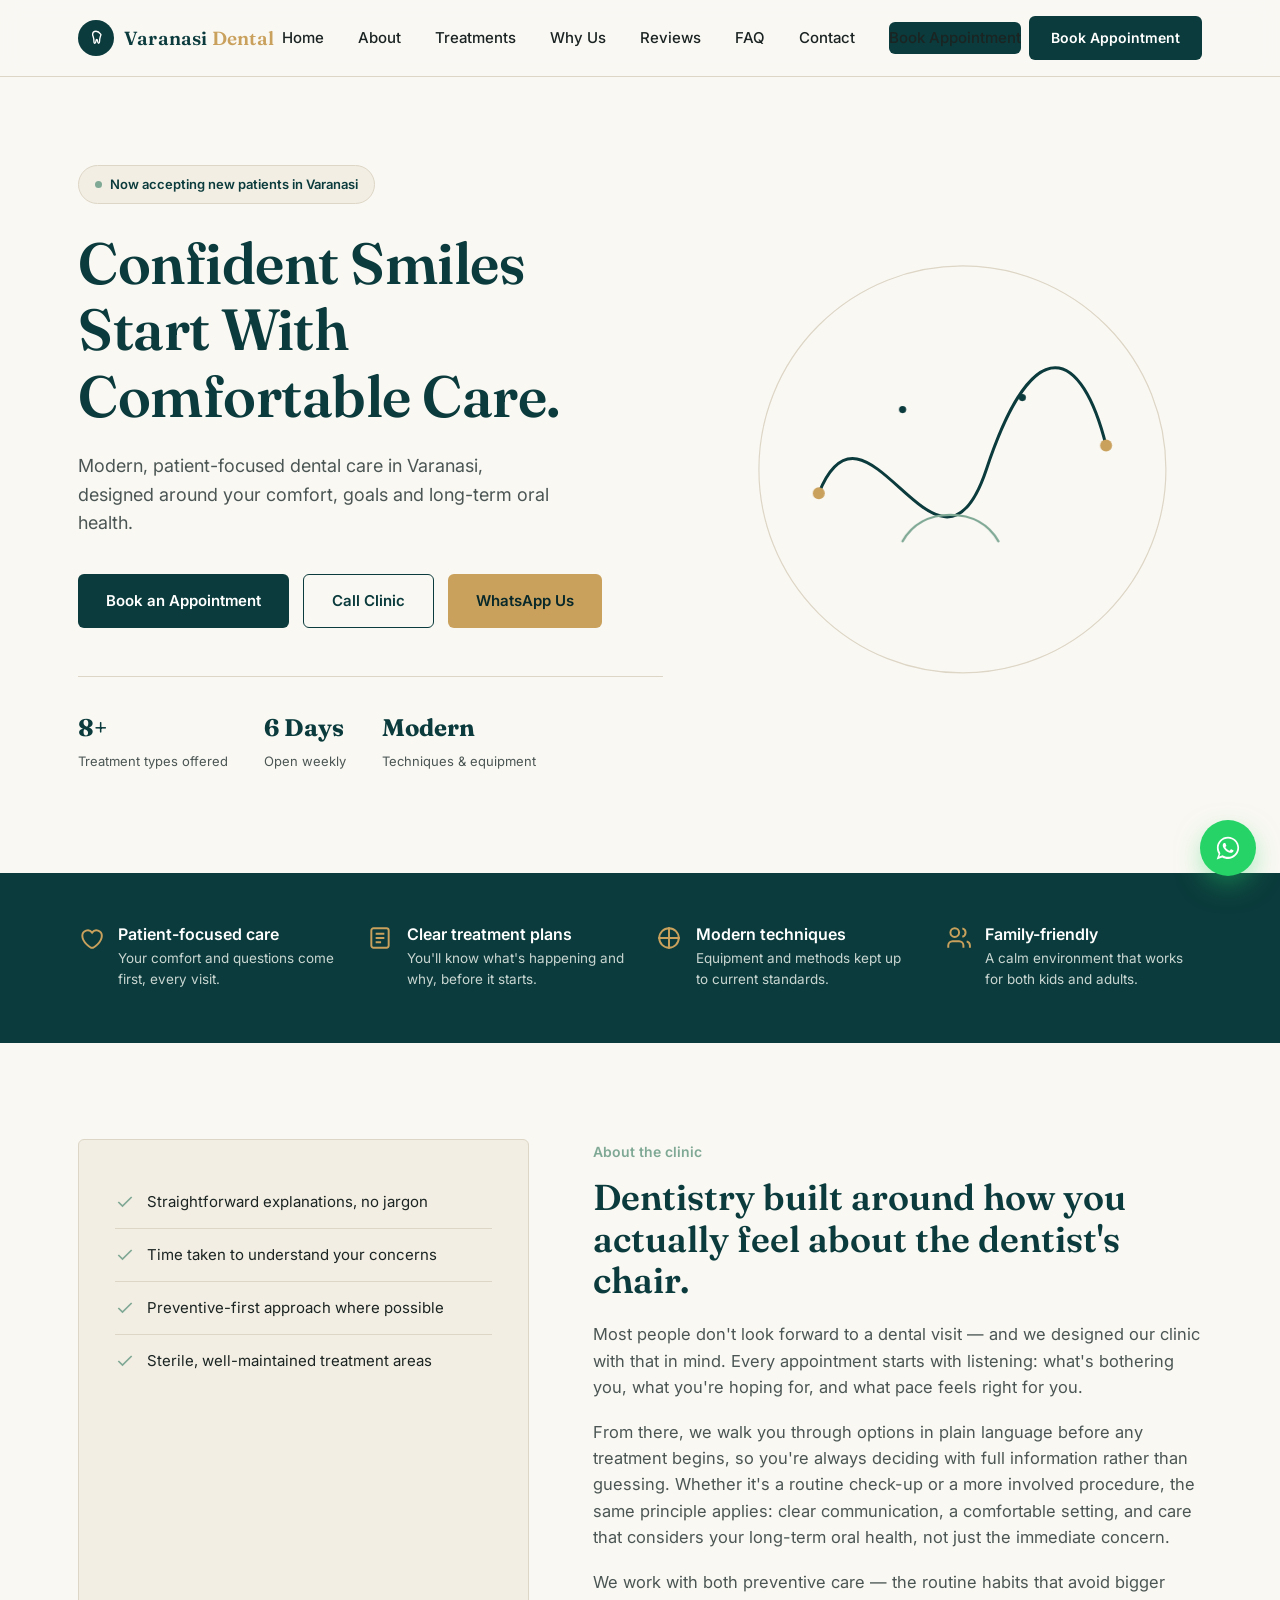
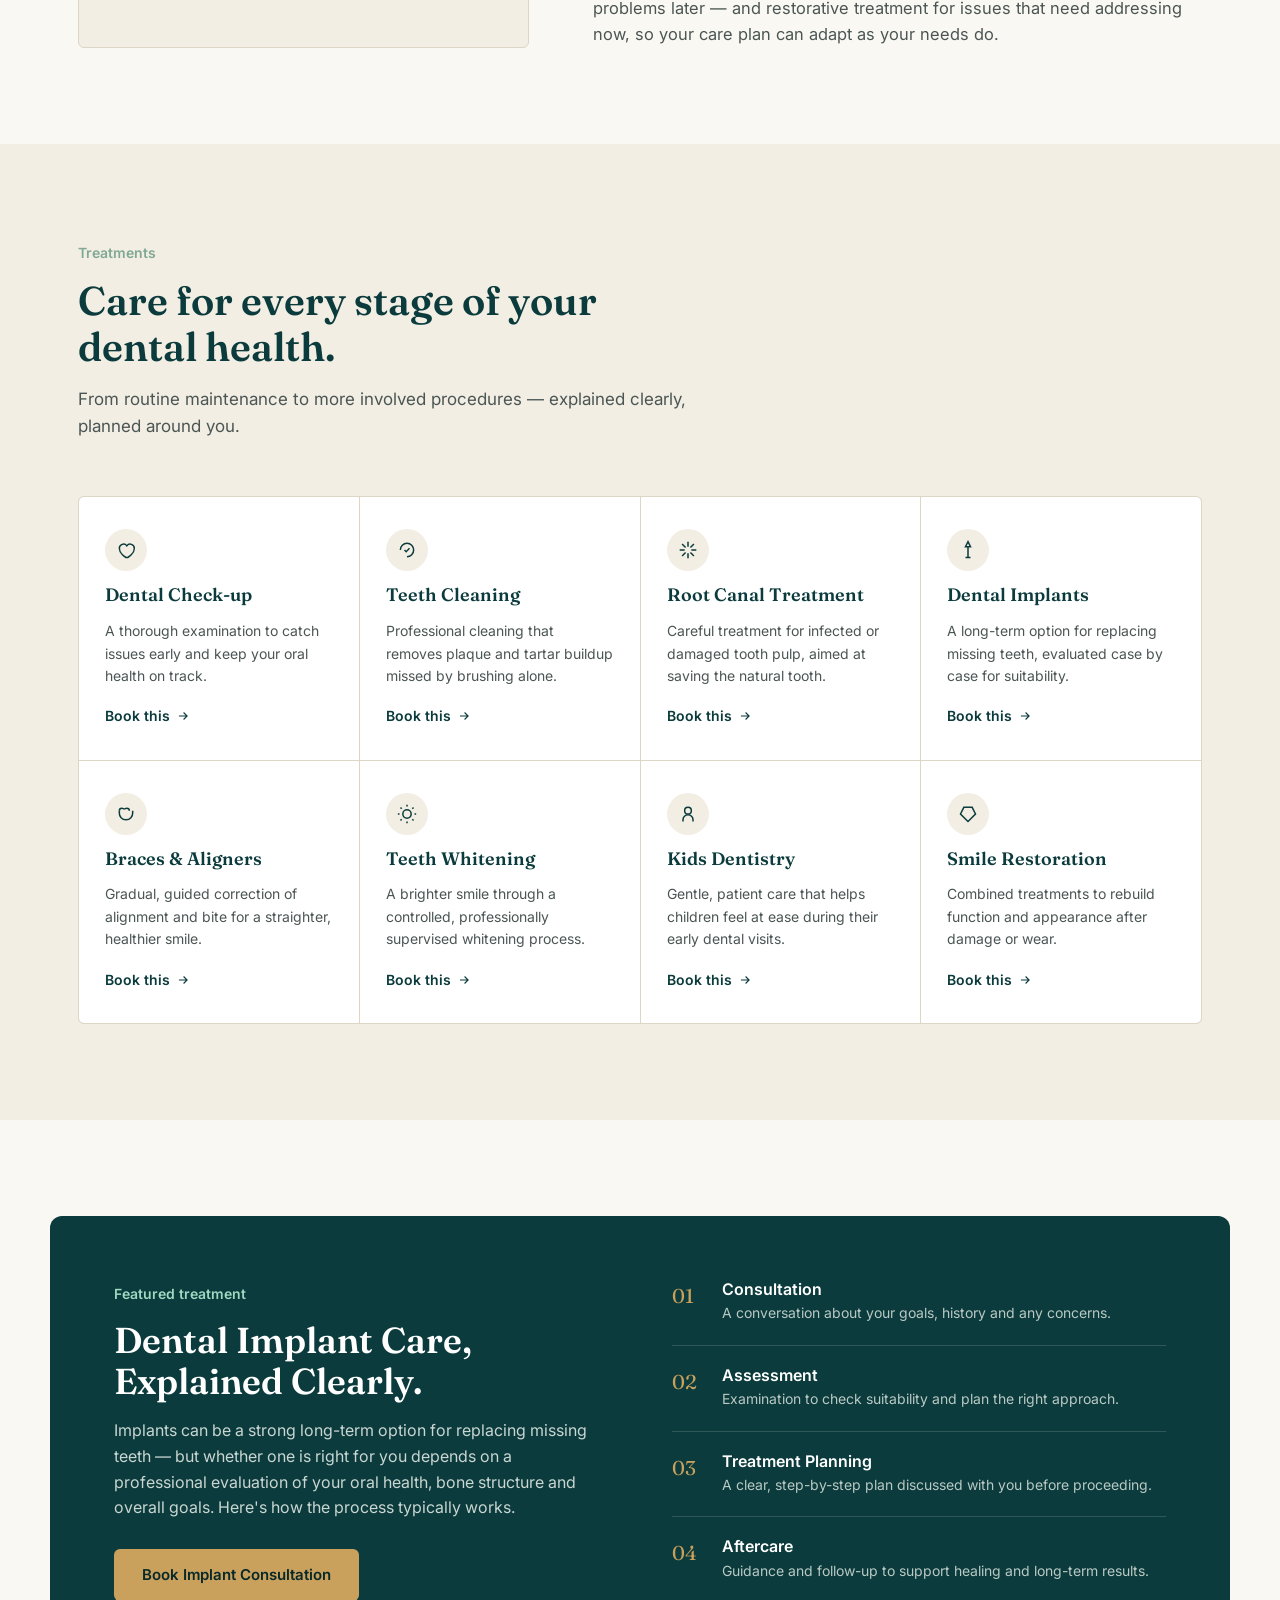
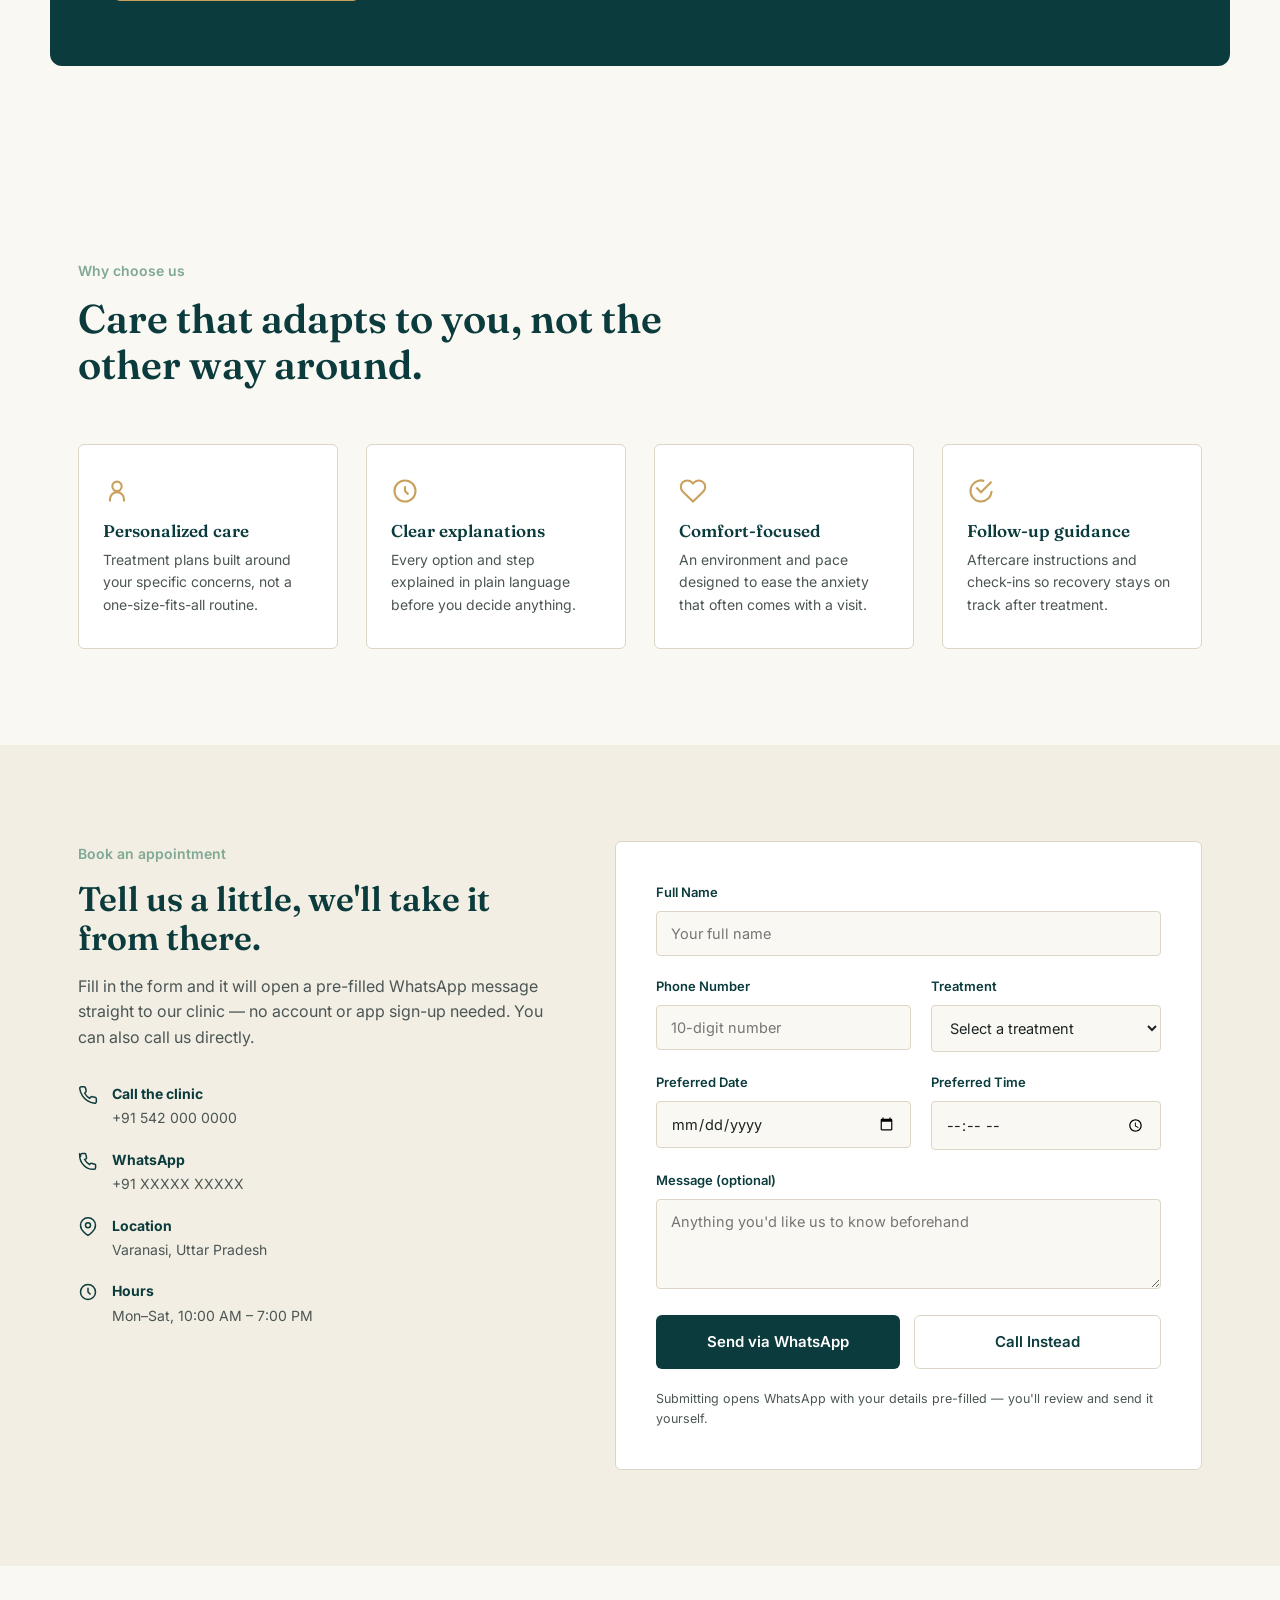
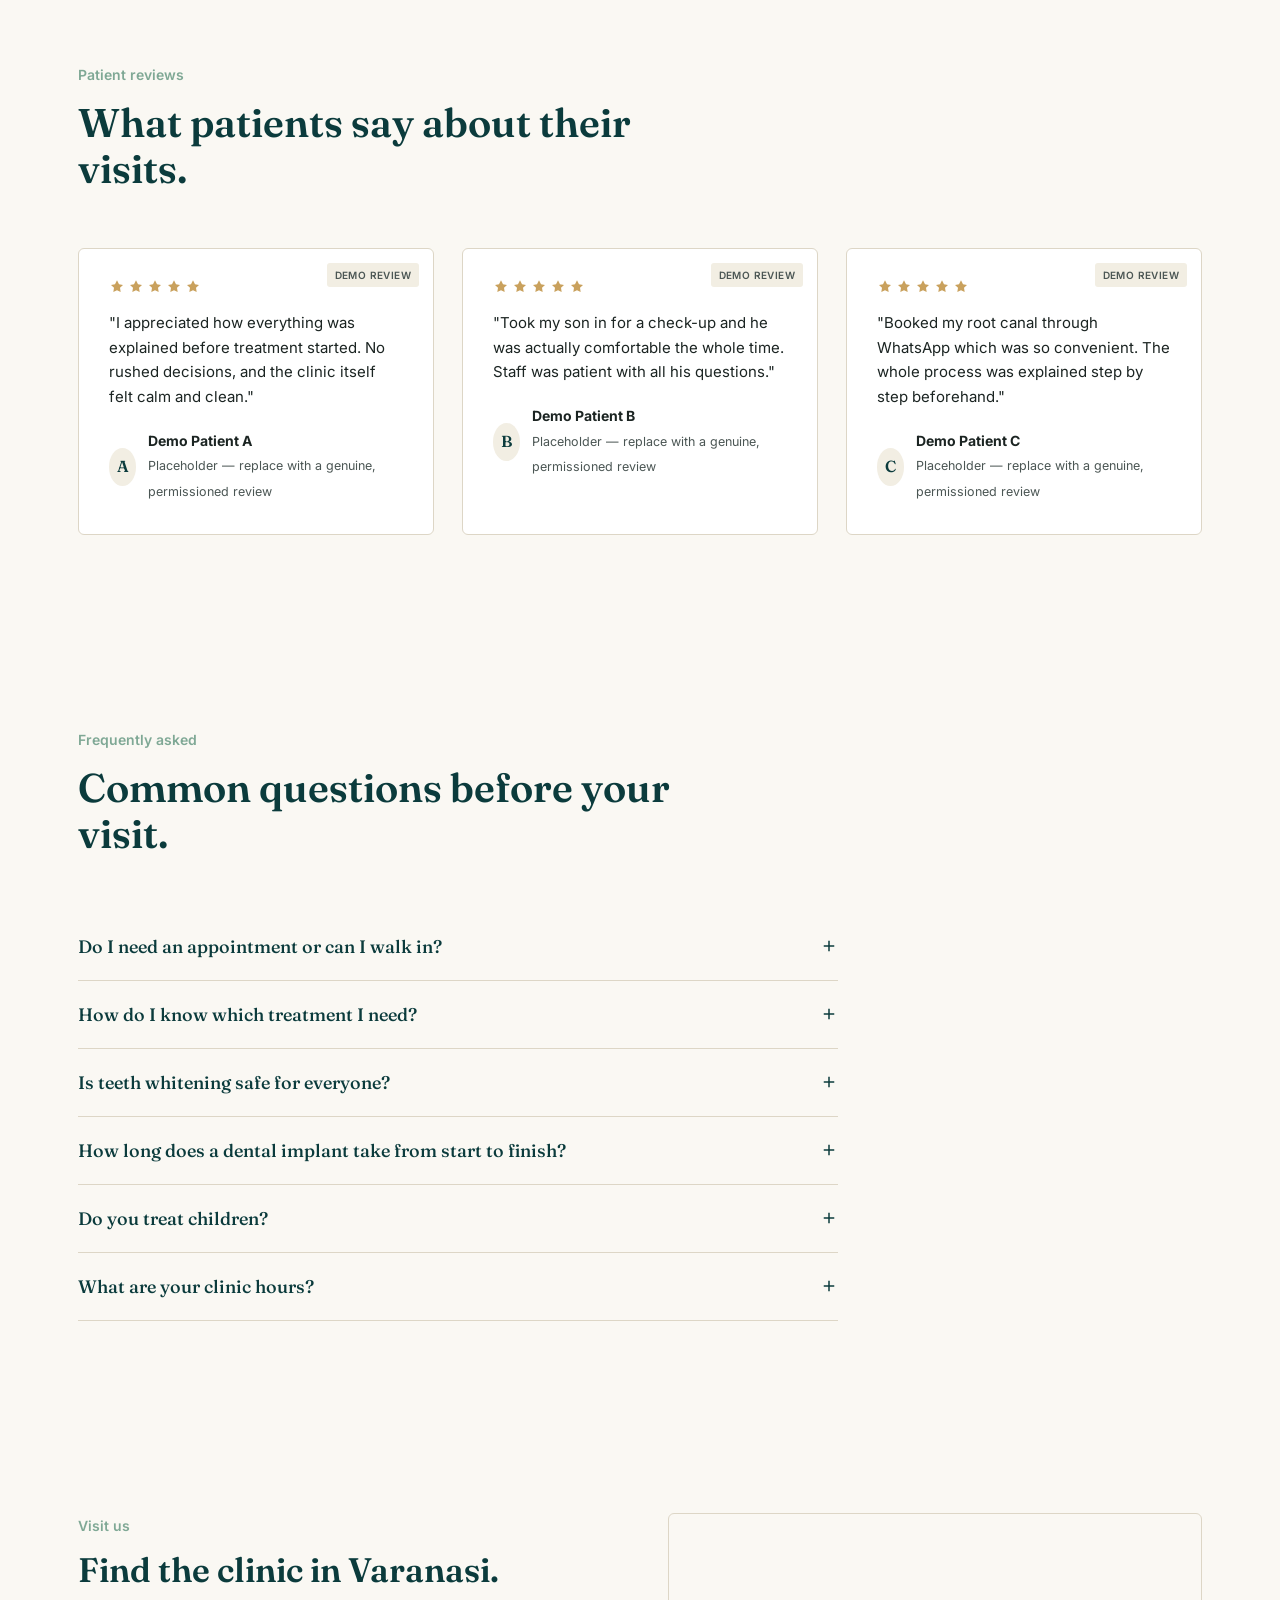
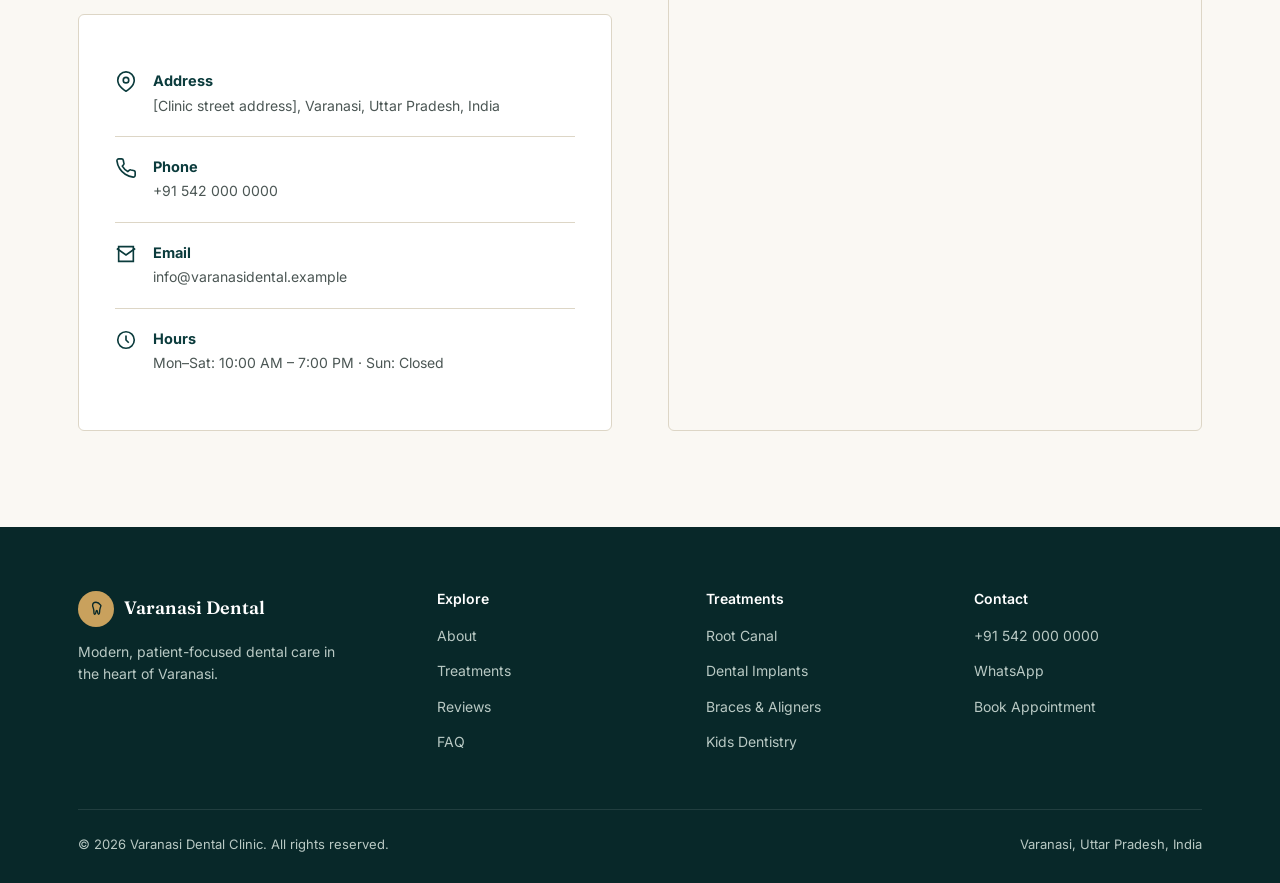
==== index-1.html @ e4c77470 "Add files via upload" ====
<!DOCTYPE html>
<html lang="en">
<head>
<meta charset="UTF-8">
<meta name="viewport" content="width=device-width, initial-scale=1.0">
<title>Varanasi Dental Clinic — Confident Smiles, Comfortable Care</title>
<meta name="description" content="Modern, patient-focused dental care in Varanasi. Check-ups, cleaning, root canal, implants, braces, whitening and kids dentistry.">

<link rel="preconnect" href="https://fonts.googleapis.com">
<link rel="preconnect" href="https://fonts.gstatic.com" crossorigin>
<link href="https://fonts.googleapis.com/css2?family=Fraunces:opsz,wght@9..144,400;9..144,500;9..144,600;9..144,700&family=Inter:wght@400;500;600;700&display=swap" rel="stylesheet">

<style>
  /* ============ TOKENS ============ */
  :root{
    --navy:#0B3B3C;
    --navy-dark:#082829;
    --bg:#FAF8F3;
    --bg-alt:#F2EEE3;
    --gold:#C9A15D;
    --sage:#7FA895;
    --text:#1B2422;
    --text-soft:#4B5654;
    --white:#FFFFFF;
    --line:#DDD6C6;
    --shadow: 0 20px 50px -20px rgba(8,40,41,0.25);
    --radius: 6px;
    --maxw: 1180px;
  }

  *{box-sizing:border-box;}
  html{scroll-behavior:smooth;}
  body{
    margin:0;
    background:var(--bg);
    color:var(--text);
    font-family:'Inter',sans-serif;
    font-size:16px;
    line-height:1.6;
    -webkit-font-smoothing:antialiased;
  }
  h1,h2,h3,h4{
    font-family:'Fraunces',serif;
    font-weight:600;
    color:var(--navy);
    line-height:1.15;
    margin:0;
  }
  p{margin:0;}
  a{text-decoration:none;color:inherit;}
  ul{list-style:none;margin:0;padding:0;}
  img,svg{max-width:100%;display:block;}
  button{font-family:inherit;cursor:pointer;border:none;background:none;}
  .wrap{max-width:var(--maxw);margin:0 auto;padding:0 28px;}
  section{padding:96px 0;}
  @media(max-width:768px){ section{padding:64px 0;} .wrap{padding:0 20px;} }

  .eyebrow{
    font-size:14px;
    color:var(--sage);
    font-weight:600;
    margin-bottom:14px;
    display:inline-block;
  }
  .section-head{max-width:640px; margin-bottom:56px;}
  .section-head h2{font-size:clamp(28px,4vw,40px);}
  .section-head p{margin-top:16px; color:var(--text-soft); font-size:17px;}

  .btn{
    display:inline-flex;
    align-items:center;
    gap:8px;
    padding:14px 28px;
    border-radius:var(--radius);
    font-weight:600;
    font-size:15px;
    transition:transform .25s ease, box-shadow .25s ease, background .25s ease;
  }
  .btn-primary{background:var(--navy); color:var(--white);}
  .btn-primary:hover{background:var(--navy-dark); transform:translateY(-2px); box-shadow:var(--shadow);}
  .btn-outline{border:1.5px solid var(--navy); color:var(--navy);}
  .btn-outline:hover{background:var(--navy); color:var(--white);}
  .btn-gold{background:var(--gold); color:var(--navy-dark);}
  .btn-gold:hover{transform:translateY(-2px); box-shadow:0 14px 30px -14px rgba(201,161,93,.6);}
  .btn-ghost{color:var(--navy); border:1.5px solid var(--line);}
  .btn-ghost:hover{border-color:var(--navy);}

  /* ============ NAVBAR ============ */
  header{
    position:sticky; top:0; z-index:1000;
    background:rgba(250,248,243,0.92);
    backdrop-filter:blur(10px);
    border-bottom:1px solid var(--line);
  }
  .nav{
    display:flex; align-items:center; justify-content:space-between;
    height:76px;
  }
  .logo{display:flex; align-items:center; gap:10px;}
  .logo-mark{
    width:36px; height:36px; border-radius:50%;
    background:var(--navy);
    display:flex; align-items:center; justify-content:center;
  }
  .logo-mark svg{width:18px; height:18px;}
  .logo-text{font-family:'Fraunces',serif; font-weight:600; font-size:19px; color:var(--navy); letter-spacing:.2px;}
  .logo-text span{color:var(--gold);}

  .nav-links{display:flex; align-items:center; gap:34px;}
  .nav-links a{
    font-size:15px; font-weight:500; color:var(--text);
    position:relative; padding:4px 0;
  }
  .nav-links a::after{
    content:''; position:absolute; left:0; bottom:0; height:2px; width:0;
    background:var(--gold); transition:width .25s ease;
  }
  .nav-links a:hover::after{width:100%;}

  .nav-cta{display:flex; align-items:center; gap:14px;}
  .nav-cta .btn{padding:11px 22px; font-size:14px;}

  .hamburger{
    display:none; flex-direction:column; gap:5px; padding:8px;
    z-index:1100;
  }
  .hamburger span{width:24px; height:2px; background:var(--navy); transition:.3s;}
  .hamburger.active span:nth-child(1){transform:translateY(7px) rotate(45deg);}
  .hamburger.active span:nth-child(2){opacity:0;}
  .hamburger.active span:nth-child(3){transform:translateY(-7px) rotate(-45deg);}

  @media(max-width:920px){
    .nav-links{
      position:fixed; top:76px; left:0; right:0; bottom:0;
      background:var(--bg);
      flex-direction:column; align-items:flex-start;
      padding:36px 28px; gap:0;
      transform:translateX(100%);
      transition:transform .35s cubic-bezier(.4,0,.2,1);
      overflow-y:auto;
    }
    .nav-links.open{transform:translateX(0);}
    .nav-links a{width:100%; padding:16px 0; border-bottom:1px solid var(--line); font-size:18px;}
    .nav-cta{display:none;}
    .nav-links .nav-cta-mobile{display:flex; margin-top:24px; width:100%;}
    .nav-links .nav-cta-mobile .btn{width:100%; justify-content:center;}
    .hamburger{display:flex;}
  }

  /* ============ HERO ============ */
  .hero{
    padding:88px 0 100px;
    overflow:hidden;
  }
  .hero .wrap{
    display:grid; grid-template-columns:1.1fr .9fr; gap:60px; align-items:center;
  }
  .hero-tag{
    display:inline-flex; align-items:center; gap:8px;
    background:var(--bg-alt); border:1px solid var(--line);
    padding:8px 16px; border-radius:100px; font-size:13px; font-weight:600; color:var(--navy);
    margin-bottom:26px;
  }
  .hero-tag .dot{width:7px; height:7px; border-radius:50%; background:var(--sage);}
  .hero h1{
    font-size:clamp(36px,5.2vw,58px);
    letter-spacing:-.5px;
  }
  .hero p.lead{
    margin-top:22px; font-size:18px; color:var(--text-soft); max-width:480px;
  }
  .hero-actions{display:flex; flex-wrap:wrap; gap:14px; margin-top:36px;}
  .hero-meta{
    display:flex; gap:36px; margin-top:48px; padding-top:32px; border-top:1px solid var(--line);
  }
  .hero-meta div strong{display:block; font-family:'Fraunces',serif; font-size:24px; color:var(--navy);}
  .hero-meta div span{font-size:13px; color:var(--text-soft);}

  .hero-visual{position:relative; aspect-ratio:1/1;}
  .hero-visual svg{width:100%; height:100%;}
  .draw-line{
    stroke-dasharray:1400;
    stroke-dashoffset:1400;
    animation:drawline 2.4s ease forwards .3s;
  }
  @keyframes drawline{to{stroke-dashoffset:0;}}
  .fade-in{opacity:0; animation:fadein 1s ease forwards 1.6s;}
  @keyframes fadein{to{opacity:1;}}

  @media(max-width:920px){
    .hero .wrap{grid-template-columns:1fr; gap:44px;}
    .hero-visual{max-width:340px; margin:0 auto;}
    .hero-meta{gap:24px; flex-wrap:wrap;}
  }

  /* ============ TRUST STRIP ============ */
  .trust{background:var(--navy); padding:52px 0;}
  .trust .wrap{
    display:grid; grid-template-columns:repeat(4,1fr); gap:32px;
  }
  .trust-item{display:flex; gap:14px; align-items:flex-start;}
  .trust-item svg{flex-shrink:0; width:26px; height:26px; stroke:var(--gold);}
  .trust-item h4{color:var(--white); font-size:16px; font-weight:600; font-family:'Inter',sans-serif;}
  .trust-item p{color:#C9D6D2; font-size:13.5px; margin-top:4px;}
  @media(max-width:920px){ .trust .wrap{grid-template-columns:repeat(2,1fr);} }
  @media(max-width:560px){ .trust .wrap{grid-template-columns:1fr;} }

  /* ============ ABOUT ============ */
  .about .wrap{display:grid; grid-template-columns:.85fr 1.15fr; gap:64px; align-items:start;}
  .about-visual{
    background:var(--bg-alt); border:1px solid var(--line); border-radius:var(--radius);
    padding:36px; height:100%;
  }
  .about-visual ul li{display:flex; gap:12px; padding:14px 0; border-bottom:1px solid var(--line); font-size:15px;}
  .about-visual ul li:last-child{border-bottom:none;}
  .about-visual ul li svg{flex-shrink:0; width:20px; height:20px; stroke:var(--sage); margin-top:2px;}
  .about-body p{color:var(--text-soft); font-size:16.5px; margin-bottom:18px;}
  .about-body p:last-child{margin-bottom:0;}
  @media(max-width:860px){ .about .wrap{grid-template-columns:1fr;} }

  /* ============ TREATMENTS ============ */
  .treatments{background:var(--bg-alt);}
  .treat-grid{
    display:grid; grid-template-columns:repeat(4,1fr); gap:1px;
    background:var(--line); border:1px solid var(--line); border-radius:var(--radius); overflow:hidden;
  }
  .treat-card{
    background:var(--white); padding:32px 26px;
    display:flex; flex-direction:column; gap:14px;
    transition:background .25s ease;
  }
  .treat-card:hover{background:var(--bg);}
  .treat-icon{width:42px; height:42px; border-radius:50%; background:var(--bg-alt); display:flex; align-items:center; justify-content:center;}
  .treat-icon svg{width:20px; height:20px; stroke:var(--navy);}
  .treat-card h3{font-size:18px;}
  .treat-card p{font-size:14px; color:var(--text-soft); flex-grow:1;}
  .treat-card a{font-size:14px; font-weight:600; color:var(--navy); display:inline-flex; align-items:center; gap:6px; margin-top:4px;}
  .treat-card a svg{width:14px; height:14px; stroke:var(--navy); transition:transform .2s;}
  .treat-card a:hover svg{transform:translateX(3px);}
  @media(max-width:920px){ .treat-grid{grid-template-columns:repeat(2,1fr);} }
  @media(max-width:560px){ .treat-grid{grid-template-columns:1fr;} }

  /* ============ IMPLANT FEATURE ============ */
  .implant .wrap{
    display:grid; grid-template-columns:1fr 1fr; gap:64px; align-items:center;
    background:var(--navy); border-radius:12px; padding:64px; color:var(--white);
  }
  .implant h2{color:var(--white); font-size:clamp(26px,3.6vw,36px);}
  .implant > .wrap{max-width:var(--maxw);}
  .implant p.desc{color:#C9D6D2; margin-top:16px; font-size:16px;}
  .implant-steps{display:flex; flex-direction:column; gap:0;}
  .implant-step{display:flex; gap:18px; padding:20px 0; border-bottom:1px solid rgba(255,255,255,.15);}
  .implant-step:first-child{padding-top:0;}
  .implant-step:last-child{border-bottom:none;}
  .implant-step .num{font-family:'Fraunces',serif; font-size:20px; color:var(--gold); flex-shrink:0; width:32px;}
  .implant-step h4{color:var(--white); font-size:16px; font-family:'Inter',sans-serif; font-weight:600;}
  .implant-step p{color:#B9C9C4; font-size:14px; margin-top:4px;}
  .implant .note{font-size:13px; color:#9FB5B0; margin-top:24px; font-style:italic;}
  @media(max-width:860px){ .implant .wrap{grid-template-columns:1fr; padding:40px 28px; gap:36px;} }

  /* ============ WHY US ============ */
  .why-grid{display:grid; grid-template-columns:repeat(4,1fr); gap:28px;}
  .why-card{
    padding:32px 24px; border:1px solid var(--line); border-radius:var(--radius); background:var(--white);
    transition:transform .25s ease, box-shadow .25s ease;
  }
  .why-card:hover{transform:translateY(-4px); box-shadow:var(--shadow);}
  .why-card svg{width:28px; height:28px; stroke:var(--gold); margin-bottom:16px;}
  .why-card h3{font-size:17px; margin-bottom:8px;}
  .why-card p{font-size:14px; color:var(--text-soft);}
  @media(max-width:920px){ .why-grid{grid-template-columns:repeat(2,1fr);} }
  @media(max-width:560px){ .why-grid{grid-template-columns:1fr;} }

  /* ============ APPOINTMENT ============ */
  .appointment{background:var(--bg-alt);}
  .apt-wrap{display:grid; grid-template-columns:.9fr 1.1fr; gap:56px;}
  .apt-info h2{font-size:clamp(26px,3.6vw,34px);}
  .apt-info p{color:var(--text-soft); margin-top:16px; font-size:16px;}
  .apt-contact{margin-top:32px; display:flex; flex-direction:column; gap:18px;}
  .apt-contact-item{display:flex; gap:14px; align-items:flex-start;}
  .apt-contact-item svg{width:20px; height:20px; stroke:var(--navy); flex-shrink:0; margin-top:2px;}
  .apt-contact-item strong{display:block; font-size:14px; color:var(--navy);}
  .apt-contact-item span{font-size:14px; color:var(--text-soft);}

  form.apt-form{
    background:var(--white); border:1px solid var(--line); border-radius:var(--radius);
    padding:40px; display:grid; grid-template-columns:1fr 1fr; gap:20px;
  }
  .field{display:flex; flex-direction:column; gap:8px;}
  .field.full{grid-column:1/-1;}
  .field label{font-size:13px; font-weight:600; color:var(--navy);}
  .field input, .field select, .field textarea{
    padding:13px 14px; border:1px solid var(--line); border-radius:4px;
    font-family:'Inter',sans-serif; font-size:14.5px; background:var(--bg); color:var(--text);
    transition:border-color .2s ease;
  }
  .field input:focus, .field select:focus, .field textarea:focus{
    outline:none; border-color:var(--navy);
  }
  .field textarea{resize:vertical; min-height:90px;}
  .apt-form .submit-row{grid-column:1/-1; display:flex; flex-wrap:wrap; gap:14px; margin-top:6px;}
  .apt-form .submit-row .btn{flex:1; justify-content:center; min-width:180px;}
  .form-note{grid-column:1/-1; font-size:12.5px; color:var(--text-soft);}
  @media(max-width:700px){ form.apt-form{grid-template-columns:1fr; padding:28px 22px;} .apt-wrap{grid-template-columns:1fr;} }

  /* ============ REVIEWS ============ */
  .review-grid{display:grid; grid-template-columns:repeat(3,1fr); gap:28px;}
  .review-card{
    background:var(--white); border:1px solid var(--line); border-radius:var(--radius);
    padding:30px; position:relative;
  }
  .review-demo-tag{
    position:absolute; top:14px; right:14px; font-size:10px; letter-spacing:.4px;
    background:var(--bg-alt); color:var(--text-soft); padding:4px 8px; border-radius:3px; font-weight:600;
  }
  .review-stars{display:flex; gap:3px; margin-bottom:16px;}
  .review-stars svg{width:16px; height:16px; fill:var(--gold); stroke:none;}
  .review-card p.quote{font-size:15px; color:var(--text); line-height:1.65;}
  .review-who{margin-top:20px; display:flex; align-items:center; gap:12px;}
  .review-avatar{width:38px; height:38px; border-radius:50%; background:var(--bg-alt); display:flex; align-items:center; justify-content:center; font-family:'Fraunces',serif; color:var(--navy); font-weight:600;}
  .review-who strong{display:block; font-size:14px;}
  .review-who span{font-size:12.5px; color:var(--text-soft);}
  @media(max-width:920px){ .review-grid{grid-template-columns:1fr; } }

  /* ============ FAQ ============ */
  .faq-list{max-width:760px;}
  .faq-item{border-bottom:1px solid var(--line);}
  .faq-q{
    width:100%; display:flex; justify-content:space-between; align-items:center;
    padding:22px 0; text-align:left; font-family:'Fraunces',serif; font-size:18px; color:var(--navy); font-weight:500;
  }
  .faq-q svg{width:18px; height:18px; stroke:var(--navy); flex-shrink:0; transition:transform .3s ease;}
  .faq-item.active .faq-q svg{transform:rotate(45deg);}
  .faq-a{max-height:0; overflow:hidden; transition:max-height .35s ease;}
  .faq-a p{padding:0 0 22px; color:var(--text-soft); font-size:15px; max-width:640px;}

  /* ============ CONTACT / MAP ============ */
  .contact .wrap{display:grid; grid-template-columns:1fr 1fr; gap:56px; align-items:start;}
  .contact-card{
    background:var(--white); border:1px solid var(--line); border-radius:var(--radius); padding:36px;
  }
  .contact-row{display:flex; gap:16px; padding:18px 0; border-bottom:1px solid var(--line); align-items:flex-start;}
  .contact-row:last-child{border-bottom:none;}
  .contact-row svg{width:22px; height:22px; stroke:var(--navy); flex-shrink:0; margin-top:2px;}
  .contact-row strong{display:block; font-size:14.5px; color:var(--navy);}
  .contact-row span{font-size:14px; color:var(--text-soft);}
  .map-frame{
    border:1px solid var(--line); border-radius:var(--radius); overflow:hidden; height:100%; min-height:340px;
  }
  .map-frame iframe{width:100%; height:100%; min-height:340px; border:0;}
  @media(max-width:860px){ .contact .wrap{grid-template-columns:1fr;} }

  /* ============ FOOTER ============ */
  footer{background:var(--navy-dark); color:#B9C9C4; padding:64px 0 28px;}
  .footer-grid{display:grid; grid-template-columns:1.4fr 1fr 1fr 1fr; gap:40px; padding-bottom:44px; border-bottom:1px solid rgba(255,255,255,.1);}
  .footer-logo{display:flex; align-items:center; gap:10px; margin-bottom:14px;}
  .footer-logo .logo-mark{background:var(--gold);}
  .footer-logo .logo-mark svg{stroke:var(--navy-dark);}
  .footer-logo-text{font-family:'Fraunces',serif; font-size:18px; color:var(--white); font-weight:600;}
  .footer-col h4{color:var(--white); font-size:14px; font-family:'Inter',sans-serif; font-weight:600; margin-bottom:16px;}
  .footer-col ul li{margin-bottom:10px;}
  .footer-col ul li a{font-size:14px; color:#B9C9C4; transition:color .2s;}
  .footer-col ul li a:hover{color:var(--gold);}
  .footer-bottom{display:flex; justify-content:space-between; align-items:center; padding-top:24px; font-size:13px; flex-wrap:wrap; gap:12px;}
  @media(max-width:800px){ .footer-grid{grid-template-columns:1fr 1fr; row-gap:32px;} }
  @media(max-width:480px){ .footer-grid{grid-template-columns:1fr;} }

  /* ============ WHATSAPP FLOAT ============ */
  .wa-float{
    position:fixed; bottom:24px; right:24px; z-index:900;
    width:56px; height:56px; border-radius:50%; background:#25D366;
    display:flex; align-items:center; justify-content:center; box-shadow:0 10px 30px -6px rgba(37,211,102,.6);
    transition:transform .2s ease;
  }
  .wa-float:hover{transform:scale(1.08);}
  .wa-float svg{width:28px; height:28px; fill:var(--white);}

  /* Reduced motion */
  @media (prefers-reduced-motion: reduce){
    .draw-line, .fade-in{animation:none !important; opacity:1 !important; stroke-dashoffset:0 !important;}
    *{transition-duration:.01ms !important;}
  }

  :focus-visible{outline:2.5px solid var(--gold); outline-offset:2px;}
</style>
</head>
<body>

<!-- ============ NAVBAR ============ -->
<header>
  <nav class="wrap nav">
    <a href="#home" class="logo">
      <span class="logo-mark">
        <svg viewBox="0 0 24 24" fill="none" stroke="#fff" stroke-width="1.8"><path d="M12 3c-2.5 0-4.5 1.6-4.5 4.2 0 1.5.5 2.2.9 3.4.5 1.5.8 3 .8 5.4 0 2 .5 3 1.3 3s1.2-1.4 1.4-2.8c.2-1.3.4-2.2 1.1-2.2s.9.9 1.1 2.2c.2 1.4.6 2.8 1.4 2.8s1.3-1 1.3-3c0-2.4.3-3.9.8-5.4.4-1.2.9-1.9.9-3.4C16.5 4.6 14.5 3 12 3z"/></svg>
      </span>
      <span class="logo-text">Varanasi <span>Dental</span></span>
    </a>

    <ul class="nav-links" id="navLinks">
      <li><a href="#home" onclick="closeMenu()">Home</a></li>
      <li><a href="#about" onclick="closeMenu()">About</a></li>
      <li><a href="#treatments" onclick="closeMenu()">Treatments</a></li>
      <li><a href="#why-us" onclick="closeMenu()">Why Us</a></li>
      <li><a href="#reviews" onclick="closeMenu()">Reviews</a></li>
      <li><a href="#faq" onclick="closeMenu()">FAQ</a></li>
      <li><a href="#contact" onclick="closeMenu()">Contact</a></li>
      <li class="nav-cta-mobile"><a href="#appointment" class="btn btn-primary" onclick="closeMenu()">Book Appointment</a></li>
    </ul>

    <div class="nav-cta">
      <a href="#appointment" class="btn btn-primary">Book Appointment</a>
    </div>

    <button class="hamburger" id="hamburger" aria-label="Toggle menu" aria-expanded="false">
      <span></span><span></span><span></span>
    </button>
  </nav>
</header>

<!-- ============ HERO ============ -->
<section class="hero" id="home">
  <div class="wrap">
    <div>
      <span class="hero-tag"><span class="dot"></span> Now accepting new patients in Varanasi</span>
      <h1>Confident Smiles Start With Comfortable Care.</h1>
      <p class="lead">Modern, patient-focused dental care in Varanasi, designed around your comfort, goals and long-term oral health.</p>
      <div class="hero-actions">
        <a href="#appointment" class="btn btn-primary">Book an Appointment</a>
        <a href="tel:+915420000000" class="btn btn-outline">Call Clinic</a>
        <a href="#" class="btn btn-gold" id="heroWaBtn">WhatsApp Us</a>
      </div>
      <div class="hero-meta">
        <div><strong>8+</strong><span>Treatment types offered</span></div>
        <div><strong>6 Days</strong><span>Open weekly</span></div>
        <div><strong>Modern</strong><span>Techniques &amp; equipment</span></div>
      </div>
    </div>

    <div class="hero-visual" aria-hidden="true">
      <svg viewBox="0 0 400 400" fill="none">
        <circle cx="200" cy="200" r="170" stroke="#DDD6C6" stroke-width="1"/>
        <path class="draw-line" d="M80 220 C 120 120, 180 320, 220 200 S 300 100, 320 180" stroke="#0B3B3C" stroke-width="2.5" stroke-linecap="round"/>
        <g class="fade-in">
          <circle cx="80" cy="220" r="5" fill="#C9A15D"/>
          <circle cx="320" cy="180" r="5" fill="#C9A15D"/>
          <path d="M150 260c8-14 22-22 40-22s32 8 40 22" stroke="#7FA895" stroke-width="2" stroke-linecap="round"/>
          <circle cx="150" cy="150" r="3" fill="#0B3B3C"/>
          <circle cx="250" cy="140" r="3" fill="#0B3B3C"/>
        </g>
      </svg>
    </div>
  </div>
</section>

<!-- ============ TRUST STRIP ============ -->
<section class="trust">
  <div class="wrap">
    <div class="trust-item">
      <svg viewBox="0 0 24 24" fill="none" stroke-width="1.8"><path d="M12 21s-8-4.6-8-11a5 5 0 0 1 9-3 5 5 0 0 1 9 3c0 6.4-8 11-8 11z"/></svg>
      <div><h4>Patient-focused care</h4><p>Your comfort and questions come first, every visit.</p></div>
    </div>
    <div class="trust-item">
      <svg viewBox="0 0 24 24" fill="none" stroke-width="1.8"><rect x="4" y="3" width="16" height="18" rx="2"/><path d="M8 8h8M8 12h8M8 16h5"/></svg>
      <div><h4>Clear treatment plans</h4><p>You'll know what's happening and why, before it starts.</p></div>
    </div>
    <div class="trust-item">
      <svg viewBox="0 0 24 24" fill="none" stroke-width="1.8"><path d="M12 2v20M2 12h20"/><circle cx="12" cy="12" r="9"/></svg>
      <div><h4>Modern techniques</h4><p>Equipment and methods kept up to current standards.</p></div>
    </div>
    <div class="trust-item">
      <svg viewBox="0 0 24 24" fill="none" stroke-width="1.8"><path d="M17 21v-2a4 4 0 0 0-4-4H7a4 4 0 0 0-4 4v2"/><circle cx="9" cy="7" r="4"/><path d="M23 21v-2a4 4 0 0 0-3-3.87"/><path d="M16 3.13a4 4 0 0 1 0 7.75"/></svg>
      <div><h4>Family-friendly</h4><p>A calm environment that works for both kids and adults.</p></div>
    </div>
  </div>
</section>

<!-- ============ ABOUT ============ -->
<section class="about" id="about">
  <div class="wrap">
    <div class="about-visual">
      <ul>
        <li><svg viewBox="0 0 24 24" fill="none" stroke-width="2"><polyline points="20 6 9 17 4 12"/></svg> Straightforward explanations, no jargon</li>
        <li><svg viewBox="0 0 24 24" fill="none" stroke-width="2"><polyline points="20 6 9 17 4 12"/></svg> Time taken to understand your concerns</li>
        <li><svg viewBox="0 0 24 24" fill="none" stroke-width="2"><polyline points="20 6 9 17 4 12"/></svg> Preventive-first approach where possible</li>
        <li><svg viewBox="0 0 24 24" fill="none" stroke-width="2"><polyline points="20 6 9 17 4 12"/></svg> Sterile, well-maintained treatment areas</li>
      </ul>
    </div>
    <div class="about-body">
      <span class="eyebrow">About the clinic</span>
      <h2 style="font-size:clamp(26px,3.6vw,36px); margin-bottom:20px;">Dentistry built around how you actually feel about the dentist's chair.</h2>
      <p>Most people don't look forward to a dental visit — and we designed our clinic with that in mind. Every appointment starts with listening: what's bothering you, what you're hoping for, and what pace feels right for you.</p>
      <p>From there, we walk you through options in plain language before any treatment begins, so you're always deciding with full information rather than guessing. Whether it's a routine check-up or a more involved procedure, the same principle applies: clear communication, a comfortable setting, and care that considers your long-term oral health, not just the immediate concern.</p>
      <p>We work with both preventive care — the routine habits that avoid bigger problems later — and restorative treatment for issues that need addressing now, so your care plan can adapt as your needs do.</p>
    </div>
  </div>
</section>

<!-- ============ TREATMENTS ============ -->
<section class="treatments" id="treatments">
  <div class="wrap">
    <div class="section-head">
      <span class="eyebrow">Treatments</span>
      <h2>Care for every stage of your dental health.</h2>
      <p>From routine maintenance to more involved procedures — explained clearly, planned around you.</p>
    </div>

    <div class="treat-grid">

      <div class="treat-card">
        <div class="treat-icon"><svg viewBox="0 0 24 24" fill="none" stroke-width="1.8"><path d="M12 21s-8-4.6-8-11a5 5 0 0 1 9-3 5 5 0 0 1 9 3c0 6.4-8 11-8 11z"/></svg></div>
        <h3>Dental Check-up</h3>
        <p>A thorough examination to catch issues early and keep your oral health on track.</p>
        <a href="#appointment" onclick="setTreatment('Dental Check-up')">Book this <svg viewBox="0 0 24 24" fill="none" stroke-width="2"><path d="M5 12h14M13 6l6 6-6 6"/></svg></a>
      </div>

      <div class="treat-card">
        <div class="treat-icon"><svg viewBox="0 0 24 24" fill="none" stroke-width="1.8"><path d="M4 12c0-4.4 3.6-8 8-8s8 3.6 8 8-3.6 8-8 8"/><path d="M9 12l2 2 4-4"/></svg></div>
        <h3>Teeth Cleaning</h3>
        <p>Professional cleaning that removes plaque and tartar buildup missed by brushing alone.</p>
        <a href="#appointment" onclick="setTreatment('Teeth Cleaning')">Book this <svg viewBox="0 0 24 24" fill="none" stroke-width="2"><path d="M5 12h14M13 6l6 6-6 6"/></svg></a>
      </div>

      <div class="treat-card">
        <div class="treat-icon"><svg viewBox="0 0 24 24" fill="none" stroke-width="1.8"><path d="M12 2v6M12 16v6M4.9 4.9l4.2 4.2M14.9 14.9l4.2 4.2M2 12h6M16 12h6M4.9 19.1l4.2-4.2M14.9 9.1l4.2-4.2"/></svg></div>
        <h3>Root Canal Treatment</h3>
        <p>Careful treatment for infected or damaged tooth pulp, aimed at saving the natural tooth.</p>
        <a href="#appointment" onclick="setTreatment('Root Canal Treatment')">Book this <svg viewBox="0 0 24 24" fill="none" stroke-width="2"><path d="M5 12h14M13 6l6 6-6 6"/></svg></a>
      </div>

      <div class="treat-card">
        <div class="treat-icon"><svg viewBox="0 0 24 24" fill="none" stroke-width="1.8"><path d="M12 2l3 6h-6l3-6z"/><path d="M12 8v13M9 21h6"/></svg></div>
        <h3>Dental Implants</h3>
        <p>A long-term option for replacing missing teeth, evaluated case by case for suitability.</p>
        <a href="#appointment" onclick="setTreatment('Dental Implants')">Book this <svg viewBox="0 0 24 24" fill="none" stroke-width="2"><path d="M5 12h14M13 6l6 6-6 6"/></svg></a>
      </div>

      <div class="treat-card">
        <div class="treat-icon"><svg viewBox="0 0 24 24" fill="none" stroke-width="1.8"><path d="M4 8c0-2 1.5-3 3-3s2 1 3 1 1.5-1 3-1 3 1 3 3"/><path d="M4 8v3c0 4 3 8 8 8s8-4 8-8V8"/></svg></div>
        <h3>Braces &amp; Aligners</h3>
        <p>Gradual, guided correction of alignment and bite for a straighter, healthier smile.</p>
        <a href="#appointment" onclick="setTreatment('Braces & Aligners')">Book this <svg viewBox="0 0 24 24" fill="none" stroke-width="2"><path d="M5 12h14M13 6l6 6-6 6"/></svg></a>
      </div>

      <div class="treat-card">
        <div class="treat-icon"><svg viewBox="0 0 24 24" fill="none" stroke-width="1.8"><circle cx="12" cy="12" r="5"/><path d="M12 1v2M12 21v2M4.2 4.2l1.4 1.4M18.4 18.4l1.4 1.4M1 12h2M21 12h2M4.2 19.8l1.4-1.4M18.4 5.6l1.4-1.4"/></svg></div>
        <h3>Teeth Whitening</h3>
        <p>A brighter smile through a controlled, professionally supervised whitening process.</p>
        <a href="#appointment" onclick="setTreatment('Teeth Whitening')">Book this <svg viewBox="0 0 24 24" fill="none" stroke-width="2"><path d="M5 12h14M13 6l6 6-6 6"/></svg></a>
      </div>

      <div class="treat-card">
        <div class="treat-icon"><svg viewBox="0 0 24 24" fill="none" stroke-width="1.8"><circle cx="12" cy="8" r="4"/><path d="M6 21v-2a6 6 0 0 1 12 0v2"/></svg></div>
        <h3>Kids Dentistry</h3>
        <p>Gentle, patient care that helps children feel at ease during their early dental visits.</p>
        <a href="#appointment" onclick="setTreatment('Kids Dentistry')">Book this <svg viewBox="0 0 24 24" fill="none" stroke-width="2"><path d="M5 12h14M13 6l6 6-6 6"/></svg></a>
      </div>

      <div class="treat-card">
        <div class="treat-icon"><svg viewBox="0 0 24 24" fill="none" stroke-width="1.8"><path d="M3 12l4-8h10l4 8-9 9-9-9z"/></svg></div>
        <h3>Smile Restoration</h3>
        <p>Combined treatments to rebuild function and appearance after damage or wear.</p>
        <a href="#appointment" onclick="setTreatment('Smile Restoration')">Book this <svg viewBox="0 0 24 24" fill="none" stroke-width="2"><path d="M5 12h14M13 6l6 6-6 6"/></svg></a>
      </div>

    </div>
  </div>
</section>

<!-- ============ IMPLANT FEATURE ============ -->
<section class="implant">
  <div class="wrap">
    <div>
      <span class="eyebrow" style="color:#9FD9C0;">Featured treatment</span>
      <h2>Dental Implant Care, Explained Clearly.</h2>
      <p class="desc">Implants can be a strong long-term option for replacing missing teeth — but whether one is right for you depends on a professional evaluation of your oral health, bone structure and overall goals. Here's how the process typically works.</p>
      <a href="#appointment" class="btn btn-gold" style="margin-top:28px;" onclick="setTreatment('Dental Implants')">Book Implant Consultation</a>
    </div>
    <div class="implant-steps">
      <div class="implant-step">
        <span class="num">01</span>
        <div><h4>Consultation</h4><p>A conversation about your goals, history and any concerns.</p></div>
      </div>
      <div class="implant-step">
        <span class="num">02</span>
        <div><h4>Assessment</h4><p>Examination to check suitability and plan the right approach.</p></div>
      </div>
      <div class="implant-step">
        <span class="num">03</span>
        <div><h4>Treatment Planning</h4><p>A clear, step-by-step plan discussed with you before proceeding.</p></div>
      </div>
      <div class="implant-step">
        <span class="num">04</span>
        <div><h4>Aftercare</h4><p>Guidance and follow-up to support healing and long-term results.</p></div>
      </div>
    </div>
  </div>
</section>

<!-- ============ WHY CHOOSE US ============ -->
<section class="why-us" id="why-us">
  <div class="wrap">
    <div class="section-head">
      <span class="eyebrow">Why choose us</span>
      <h2>Care that adapts to you, not the other way around.</h2>
    </div>
    <div class="why-grid">
      <div class="why-card">
        <svg viewBox="0 0 24 24" fill="none" stroke-width="1.8"><circle cx="12" cy="8" r="4"/><path d="M6 21v-2a6 6 0 0 1 12 0v2"/></svg>
        <h3>Personalized care</h3>
        <p>Treatment plans built around your specific concerns, not a one-size-fits-all routine.</p>
      </div>
      <div class="why-card">
        <svg viewBox="0 0 24 24" fill="none" stroke-width="1.8"><path d="M12 8v4l3 3"/><circle cx="12" cy="12" r="9"/></svg>
        <h3>Clear explanations</h3>
        <p>Every option and step explained in plain language before you decide anything.</p>
      </div>
      <div class="why-card">
        <svg viewBox="0 0 24 24" fill="none" stroke-width="1.8"><path d="M20.8 4.6a5.5 5.5 0 0 0-7.8 0L12 5.6l-1-1a5.5 5.5 0 1 0-7.8 7.8l1 1L12 21l7.8-7.6 1-1a5.5 5.5 0 0 0 0-7.8z"/></svg>
        <h3>Comfort-focused</h3>
        <p>An environment and pace designed to ease the anxiety that often comes with a visit.</p>
      </div>
      <div class="why-card">
        <svg viewBox="0 0 24 24" fill="none" stroke-width="1.8"><path d="M21 12a9 9 0 1 1-6.2-8.6"/><path d="M21 4l-9 9-4-4"/></svg>
        <h3>Follow-up guidance</h3>
        <p>Aftercare instructions and check-ins so recovery stays on track after treatment.</p>
      </div>
    </div>
  </div>
</section>

<!-- ============ APPOINTMENT ============ -->
<section class="appointment" id="appointment">
  <div class="wrap apt-wrap">
    <div class="apt-info">
      <span class="eyebrow">Book an appointment</span>
      <h2>Tell us a little, we'll take it from there.</h2>
      <p>Fill in the form and it will open a pre-filled WhatsApp message straight to our clinic — no account or app sign-up needed. You can also call us directly.</p>

      <div class="apt-contact">
        <div class="apt-contact-item">
          <svg viewBox="0 0 24 24" fill="none" stroke-width="1.8"><path d="M22 16.9v3a2 2 0 0 1-2.2 2 19.8 19.8 0 0 1-8.6-3.1 19.5 19.5 0 0 1-6-6 19.8 19.8 0 0 1-3.1-8.6A2 2 0 0 1 4.1 2h3a2 2 0 0 1 2 1.7c.1.9.3 1.8.6 2.7a2 2 0 0 1-.4 2.1L8 9.9a16 16 0 0 0 6 6l1.4-1.4a2 2 0 0 1 2.1-.4c.9.3 1.8.5 2.7.6a2 2 0 0 1 1.8 2.2z"/></svg>
          <div><strong>Call the clinic</strong><span>+91 542 000 0000</span></div>
        </div>
        <div class="apt-contact-item">
          <svg viewBox="0 0 24 24" fill="none" stroke-width="1.8"><path d="M3 5a2 2 0 0 1 2-2h3.3a1 1 0 0 1 1 .8l1 4.3a1 1 0 0 1-.3 1L7.9 10.2a15 15 0 0 0 6 6l1.1-1.1a1 1 0 0 1 1-.3l4.3 1a1 1 0 0 1 .8 1V20a2 2 0 0 1-2 2h-1C9.6 22 2 14.4 2 5V4z"/></svg>
          <div><strong>WhatsApp</strong><span>+91 XXXXX XXXXX</span></div>
        </div>
        <div class="apt-contact-item">
          <svg viewBox="0 0 24 24" fill="none" stroke-width="1.8"><path d="M21 10c0 7-9 12-9 12s-9-5-9-12a9 9 0 0 1 18 0z"/><circle cx="12" cy="10" r="3"/></svg>
          <div><strong>Location</strong><span>Varanasi, Uttar Pradesh</span></div>
        </div>
        <div class="apt-contact-item">
          <svg viewBox="0 0 24 24" fill="none" stroke-width="1.8"><circle cx="12" cy="12" r="9"/><path d="M12 7v5l3 3"/></svg>
          <div><strong>Hours</strong><span>Mon–Sat, 10:00 AM – 7:00 PM</span></div>
        </div>
      </div>
    </div>

    <form class="apt-form" id="aptForm">
      <div class="field full">
        <label for="fname">Full Name</label>
        <input type="text" id="fname" name="fname" required placeholder="Your full name">
      </div>
      <div class="field">
        <label for="fphone">Phone Number</label>
        <input type="tel" id="fphone" name="fphone" required placeholder="10-digit number">
      </div>
      <div class="field">
        <label for="ftreatment">Treatment</label>
        <select id="ftreatment" name="ftreatment" required>
          <option value="">Select a treatment</option>
          <option>Dental Check-up</option>
          <option>Teeth Cleaning</option>
          <option>Root Canal Treatment</option>
          <option>Dental Implants</option>
          <option>Braces & Aligners</option>
          <option>Teeth Whitening</option>
          <option>Kids Dentistry</option>
          <option>Smile Restoration</option>
          <option>Not sure yet</option>
        </select>
      </div>
      <div class="field">
        <label for="fdate">Preferred Date</label>
        <input type="date" id="fdate" name="fdate" required>
      </div>
      <div class="field">
        <label for="ftime">Preferred Time</label>
        <input type="time" id="ftime" name="ftime" required>
      </div>
      <div class="field full">
        <label for="fmessage">Message (optional)</label>
        <textarea id="fmessage" name="fmessage" placeholder="Anything you'd like us to know beforehand"></textarea>
      </div>
      <div class="submit-row">
        <button type="submit" class="btn btn-primary">Send via WhatsApp</button>
        <a href="tel:+915420000000" class="btn btn-ghost">Call Instead</a>
      </div>
      <p class="form-note">Submitting opens WhatsApp with your details pre-filled — you'll review and send it yourself.</p>
    </form>
  </div>
</section>

<!-- ============ REVIEWS ============ -->
<section class="reviews" id="reviews">
  <div class="wrap">
    <div class="section-head">
      <span class="eyebrow">Patient reviews</span>
      <h2>What patients say about their visits.</h2>
    </div>
    <div class="review-grid">

      <div class="review-card">
        <span class="review-demo-tag">DEMO REVIEW</span>
        <div class="review-stars">
          <svg viewBox="0 0 24 24"><path d="M12 2l3 6 6 .9-4.5 4.4 1 6.2L12 16.8 6.5 19.5l1-6.2L3 8.9l6-.9z"/></svg>
          <svg viewBox="0 0 24 24"><path d="M12 2l3 6 6 .9-4.5 4.4 1 6.2L12 16.8 6.5 19.5l1-6.2L3 8.9l6-.9z"/></svg>
          <svg viewBox="0 0 24 24"><path d="M12 2l3 6 6 .9-4.5 4.4 1 6.2L12 16.8 6.5 19.5l1-6.2L3 8.9l6-.9z"/></svg>
          <svg viewBox="0 0 24 24"><path d="M12 2l3 6 6 .9-4.5 4.4 1 6.2L12 16.8 6.5 19.5l1-6.2L3 8.9l6-.9z"/></svg>
          <svg viewBox="0 0 24 24"><path d="M12 2l3 6 6 .9-4.5 4.4 1 6.2L12 16.8 6.5 19.5l1-6.2L3 8.9l6-.9z"/></svg>
        </div>
        <p class="quote">"I appreciated how everything was explained before treatment started. No rushed decisions, and the clinic itself felt calm and clean."</p>
        <div class="review-who">
          <div class="review-avatar">A</div>
          <div><strong>Demo Patient A</strong><span>Placeholder — replace with a genuine, permissioned review</span></div>
        </div>
      </div>

      <div class="review-card">
        <span class="review-demo-tag">DEMO REVIEW</span>
        <div class="review-stars">
          <svg viewBox="0 0 24 24"><path d="M12 2l3 6 6 .9-4.5 4.4 1 6.2L12 16.8 6.5 19.5l1-6.2L3 8.9l6-.9z"/></svg>
          <svg viewBox="0 0 24 24"><path d="M12 2l3 6 6 .9-4.5 4.4 1 6.2L12 16.8 6.5 19.5l1-6.2L3 8.9l6-.9z"/></svg>
          <svg viewBox="0 0 24 24"><path d="M12 2l3 6 6 .9-4.5 4.4 1 6.2L12 16.8 6.5 19.5l1-6.2L3 8.9l6-.9z"/></svg>
          <svg viewBox="0 0 24 24"><path d="M12 2l3 6 6 .9-4.5 4.4 1 6.2L12 16.8 6.5 19.5l1-6.2L3 8.9l6-.9z"/></svg>
          <svg viewBox="0 0 24 24"><path d="M12 2l3 6 6 .9-4.5 4.4 1 6.2L12 16.8 6.5 19.5l1-6.2L3 8.9l6-.9z"/></svg>
        </div>
        <p class="quote">"Took my son in for a check-up and he was actually comfortable the whole time. Staff was patient with all his questions."</p>
        <div class="review-who">
          <div class="review-avatar">B</div>
          <div><strong>Demo Patient B</strong><span>Placeholder — replace with a genuine, permissioned review</span></div>
        </div>
      </div>

      <div class="review-card">
        <span class="review-demo-tag">DEMO REVIEW</span>
        <div class="review-stars">
          <svg viewBox="0 0 24 24"><path d="M12 2l3 6 6 .9-4.5 4.4 1 6.2L12 16.8 6.5 19.5l1-6.2L3 8.9l6-.9z"/></svg>
          <svg viewBox="0 0 24 24"><path d="M12 2l3 6 6 .9-4.5 4.4 1 6.2L12 16.8 6.5 19.5l1-6.2L3 8.9l6-.9z"/></svg>
          <svg viewBox="0 0 24 24"><path d="M12 2l3 6 6 .9-4.5 4.4 1 6.2L12 16.8 6.5 19.5l1-6.2L3 8.9l6-.9z"/></svg>
          <svg viewBox="0 0 24 24"><path d="M12 2l3 6 6 .9-4.5 4.4 1 6.2L12 16.8 6.5 19.5l1-6.2L3 8.9l6-.9z"/></svg>
          <svg viewBox="0 0 24 24"><path d="M12 2l3 6 6 .9-4.5 4.4 1 6.2L12 16.8 6.5 19.5l1-6.2L3 8.9l6-.9z"/></svg>
        </div>
        <p class="quote">"Booked my root canal through WhatsApp which was so convenient. The whole process was explained step by step beforehand."</p>
        <div class="review-who">
          <div class="review-avatar">C</div>
          <div><strong>Demo Patient C</strong><span>Placeholder — replace with a genuine, permissioned review</span></div>
        </div>
      </div>

    </div>
  </div>
</section>

<!-- ============ FAQ ============ -->
<section class="faq" id="faq">
  <div class="wrap">
    <div class="section-head">
      <span class="eyebrow">Frequently asked</span>
      <h2>Common questions before your visit.</h2>
    </div>
    <div class="faq-list">

      <div class="faq-item">
        <button class="faq-q">Do I need an appointment or can I walk in?
          <svg viewBox="0 0 24 24" fill="none" stroke="#0B3B3C" stroke-width="2"><path d="M12 5v14M5 12h14"/></svg>
        </button>
        <div class="faq-a"><p>We recommend booking ahead through the form above or by calling the clinic, so we can plan enough time for your visit. Walk-ins are accommodated when possible, subject to availability.</p></div>
      </div>

      <div class="faq-item">
        <button class="faq-q">How do I know which treatment I need?
          <svg viewBox="0 0 24 24" fill="none" stroke="#0B3B3C" stroke-width="2"><path d="M12 5v14M5 12h14"/></svg>
        </button>
        <div class="faq-a"><p>If you're unsure, select "Not sure yet" in the appointment form or simply describe your concern in the message field. We'll assess during your visit and explain the recommended options.</p></div>
      </div>

      <div class="faq-item">
        <button class="faq-q">Is teeth whitening safe for everyone?
          <svg viewBox="0 0 24 24" fill="none" stroke="#0B3B3C" stroke-width="2"><path d="M12 5v14M5 12h14"/></svg>
        </button>
        <div class="faq-a"><p>Suitability depends on your individual oral health and history, which is assessed during a consultation. We'll let you know honestly whether it's a good fit for you before proceeding.</p></div>
      </div>

      <div class="faq-item">
        <button class="faq-q">How long does a dental implant take from start to finish?
          <svg viewBox="0 0 24 24" fill="none" stroke="#0B3B3C" stroke-width="2"><path d="M12 5v14M5 12h14"/></svg>
        </button>
        <div class="faq-a"><p>Timelines vary based on individual assessment, healing and the treatment plan agreed with you. This is discussed in detail during your consultation and planning stages.</p></div>
      </div>

      <div class="faq-item">
        <button class="faq-q">Do you treat children?
          <svg viewBox="0 0 24 24" fill="none" stroke="#0B3B3C" stroke-width="2"><path d="M12 5v14M5 12h14"/></svg>
        </button>
        <div class="faq-a"><p>Yes — our kids dentistry option is designed specifically to keep younger patients calm and comfortable during their visits.</p></div>
      </div>

      <div class="faq-item">
        <button class="faq-q">What are your clinic hours?
          <svg viewBox="0 0 24 24" fill="none" stroke="#0B3B3C" stroke-width="2"><path d="M12 5v14M5 12h14"/></svg>
        </button>
        <div class="faq-a"><p>We're open Monday to Saturday, 10:00 AM to 7:00 PM. You can call ahead to confirm availability for a specific date and time.</p></div>
      </div>

    </div>
  </div>
</section>

<!-- ============ CONTACT ============ -->
<section class="contact" id="contact">
  <div class="wrap">
    <div>
      <span class="eyebrow">Visit us</span>
      <h2 style="font-size:clamp(26px,3.6vw,34px); margin-bottom:24px;">Find the clinic in Varanasi.</h2>
      <div class="contact-card">
        <div class="contact-row">
          <svg viewBox="0 0 24 24" fill="none" stroke-width="1.8"><path d="M21 10c0 7-9 12-9 12s-9-5-9-12a9 9 0 0 1 18 0z"/><circle cx="12" cy="10" r="3"/></svg>
          <div><strong>Address</strong><span>[Clinic street address], Varanasi, Uttar Pradesh, India</span></div>
        </div>
        <div class="contact-row">
          <svg viewBox="0 0 24 24" fill="none" stroke-width="1.8"><path d="M22 16.9v3a2 2 0 0 1-2.2 2 19.8 19.8 0 0 1-8.6-3.1 19.5 19.5 0 0 1-6-6 19.8 19.8 0 0 1-3.1-8.6A2 2 0 0 1 4.1 2h3a2 2 0 0 1 2 1.7c.1.9.3 1.8.6 2.7a2 2 0 0 1-.4 2.1L8 9.9a16 16 0 0 0 6 6l1.4-1.4a2 2 0 0 1 2.1-.4c.9.3 1.8.5 2.7.6a2 2 0 0 1 1.8 2.2z"/></svg>
          <div><strong>Phone</strong><span>+91 542 000 0000</span></div>
        </div>
        <div class="contact-row">
          <svg viewBox="0 0 24 24" fill="none" stroke-width="1.8"><path d="M4 4h16v16H4z"/><path d="M22 6l-10 7L2 6"/></svg>
          <div><strong>Email</strong><span>info@varanasidental.example</span></div>
        </div>
        <div class="contact-row">
          <svg viewBox="0 0 24 24" fill="none" stroke-width="1.8"><circle cx="12" cy="12" r="9"/><path d="M12 7v5l3 3"/></svg>
          <div><strong>Hours</strong><span>Mon–Sat: 10:00 AM – 7:00 PM · Sun: Closed</span></div>
        </div>
      </div>
    </div>
    <div class="map-frame">
      <iframe src="https://www.google.com/maps?q=Varanasi,Uttar+Pradesh,India&output=embed" loading="lazy" referrerpolicy="no-referrer-when-downgrade" title="Clinic location map"></iframe>
    </div>
  </div>
</section>

<!-- ============ FOOTER ============ -->
<footer>
  <div class="wrap">
    <div class="footer-grid">
      <div>
        <div class="footer-logo">
          <span class="logo-mark"><svg viewBox="0 0 24 24" fill="none" stroke-width="1.8"><path d="M12 3c-2.5 0-4.5 1.6-4.5 4.2 0 1.5.5 2.2.9 3.4.5 1.5.8 3 .8 5.4 0 2 .5 3 1.3 3s1.2-1.4 1.4-2.8c.2-1.3.4-2.2 1.1-2.2s.9.9 1.1 2.2c.2 1.4.6 2.8 1.4 2.8s1.3-1 1.3-3c0-2.4.3-3.9.8-5.4.4-1.2.9-1.9.9-3.4C16.5 4.6 14.5 3 12 3z"/></svg></span>
          <span class="footer-logo-text">Varanasi Dental</span>
        </div>
        <p style="font-size:14px; max-width:280px;">Modern, patient-focused dental care in the heart of Varanasi.</p>
      </div>
      <div class="footer-col">
        <h4>Explore</h4>
        <ul>
          <li><a href="#about">About</a></li>
          <li><a href="#treatments">Treatments</a></li>
          <li><a href="#reviews">Reviews</a></li>
          <li><a href="#faq">FAQ</a></li>
        </ul>
      </div>
      <div class="footer-col">
        <h4>Treatments</h4>
        <ul>
          <li><a href="#treatments">Root Canal</a></li>
          <li><a href="#treatments">Dental Implants</a></li>
          <li><a href="#treatments">Braces &amp; Aligners</a></li>
          <li><a href="#treatments">Kids Dentistry</a></li>
        </ul>
      </div>
      <div class="footer-col">
        <h4>Contact</h4>
        <ul>
          <li><a href="tel:+915420000000">+91 542 000 0000</a></li>
          <li><a href="#" id="footerWaLink">WhatsApp</a></li>
          <li><a href="#appointment">Book Appointment</a></li>
        </ul>
      </div>
    </div>
    <div class="footer-bottom">
      <span>© <span id="year"></span> Varanasi Dental Clinic. All rights reserved.</span>
      <span>Varanasi, Uttar Pradesh, India</span>
    </div>
  </div>
</footer>

<!-- ============ WHATSAPP FLOAT BUTTON ============ -->
<a href="#" id="floatWaBtn" class="wa-float" aria-label="Chat on WhatsApp">
  <svg viewBox="0 0 32 32"><path d="M16 3C9 3 3.3 8.7 3.3 15.7c0 2.6.7 5 2 7.1L3 29l6.4-2.2c2 1.1 4.3 1.7 6.6 1.7 7 0 12.7-5.7 12.7-12.7C28.7 8.7 23 3 16 3zm0 23.1c-2.1 0-4.1-.6-5.8-1.6l-.4-.2-3.8 1.3 1.3-3.7-.3-.4a10.3 10.3 0 0 1-1.7-5.7C5.3 9.9 10.1 5.1 16 5.1S26.7 9.9 26.7 15.7 21.9 26.1 16 26.1zm5.9-7.6c-.3-.2-1.9-.9-2.1-1-.3-.1-.5-.2-.7.2-.2.3-.8 1-1 1.2-.2.2-.4.2-.7.1-.3-.2-1.3-.5-2.5-1.6-.9-.8-1.5-1.8-1.7-2.1-.2-.3 0-.5.1-.7.1-.1.3-.4.5-.5.1-.2.2-.3.3-.5.1-.2 0-.4 0-.5 0-.2-.7-1.7-1-2.3-.2-.6-.5-.5-.7-.5h-.6c-.2 0-.5.1-.8.4-.3.3-1 1-1 2.5s1.1 2.9 1.2 3.1c.1.2 2.1 3.3 5.1 4.5.7.3 1.3.5 1.7.6.7.2 1.4.2 1.9.1.6-.1 1.9-.8 2.1-1.5.3-.7.3-1.4.2-1.5-.1-.2-.3-.2-.6-.4z"/></svg>
</a>

<script>
/* ==========================================================
   VARANASI DENTAL CLINIC — CONFIG
   Replace this number with the clinic's actual WhatsApp number
   Format: countrycode + number, no + sign, no spaces
   Example: "919876543210"
========================================================== */
const WHATSAPP_NUMBER = "91XXXXXXXXXX";

/* ---------- Mobile nav ---------- */
const hamburger = document.getElementById('hamburger');
const navLinks = document.getElementById('navLinks');
hamburger.addEventListener('click', () => {
  const isOpen = navLinks.classList.toggle('open');
  hamburger.classList.toggle('active');
  hamburger.setAttribute('aria-expanded', isOpen);
});
function closeMenu(){
  navLinks.classList.remove('open');
  hamburger.classList.remove('active');
  hamburger.setAttribute('aria-expanded', false);
}

/* ---------- FAQ accordion ---------- */
document.querySelectorAll('.faq-item').forEach(item => {
  const q = item.querySelector('.faq-q');
  const a = item.querySelector('.faq-a');
  q.addEventListener('click', () => {
    const isActive = item.classList.contains('active');
    document.querySelectorAll('.faq-item').forEach(i => {
      i.classList.remove('active');
      i.querySelector('.faq-a').style.maxHeight = null;
    });
    if(!isActive){
      item.classList.add('active');
      a.style.maxHeight = a.scrollHeight + 'px';
    }
  });
});

/* ---------- Pre-select treatment from a card ---------- */
function setTreatment(name){
  const select = document.getElementById('ftreatment');
  if(select){ select.value = name; }
}

/* ---------- Generic WhatsApp open helper ---------- */
function openWhatsApp(message){
  const encoded = encodeURIComponent(message);
  window.open(`https://wa.me/${WHATSAPP_NUMBER}?text=${encoded}`, '_blank');
}

/* ---------- Simple header/floating WhatsApp buttons ---------- */
document.getElementById('heroWaBtn').addEventListener('click', (e) => {
  e.preventDefault();
  openWhatsApp("Hi! I'd like to know more about treatments at Varanasi Dental Clinic.");
});
document.getElementById('floatWaBtn').addEventListener('click', (e) => {
  e.preventDefault();
  openWhatsApp("Hi! I'd like to know more about treatments at Varanasi Dental Clinic.");
});
document.getElementById('footerWaLink').addEventListener('click', (e) => {
  e.preventDefault();
  openWhatsApp("Hi! I'd like to know more about treatments at Varanasi Dental Clinic.");
});

/* ---------- Appointment form -> WhatsApp message ---------- */
document.getElementById('aptForm').addEventListener('submit', function(e){
  e.preventDefault();
  const name = document.getElementById('fname').value.trim();
  const phone = document.getElementById('fphone').value.trim();
  const treatment = document.getElementById('ftreatment').value;
  const date = document.getElementById('fdate').value;
  const time = document.getElementById('ftime').value;
  const message = document.getElementById('fmessage').value.trim();

  const text =
`New Appointment Request — Varanasi Dental Clinic

Name: ${name}
Phone: ${phone}
Treatment: ${treatment}
Preferred Date: ${date}
Preferred Time: ${time}
Message: ${message ? message : '—'}`;

  openWhatsApp(text);
});

/* ---------- Footer year ---------- */
document.getElementById('year').textContent = new Date().getFullYear();

/* ---------- Prevent past dates in date field ---------- */
const dateInput = document.getElementById('fdate');
if(dateInput){
  const today = new Date().toISOString().split('T')[0];
  dateInput.setAttribute('min', today);
}
</script>

</body>
</html>
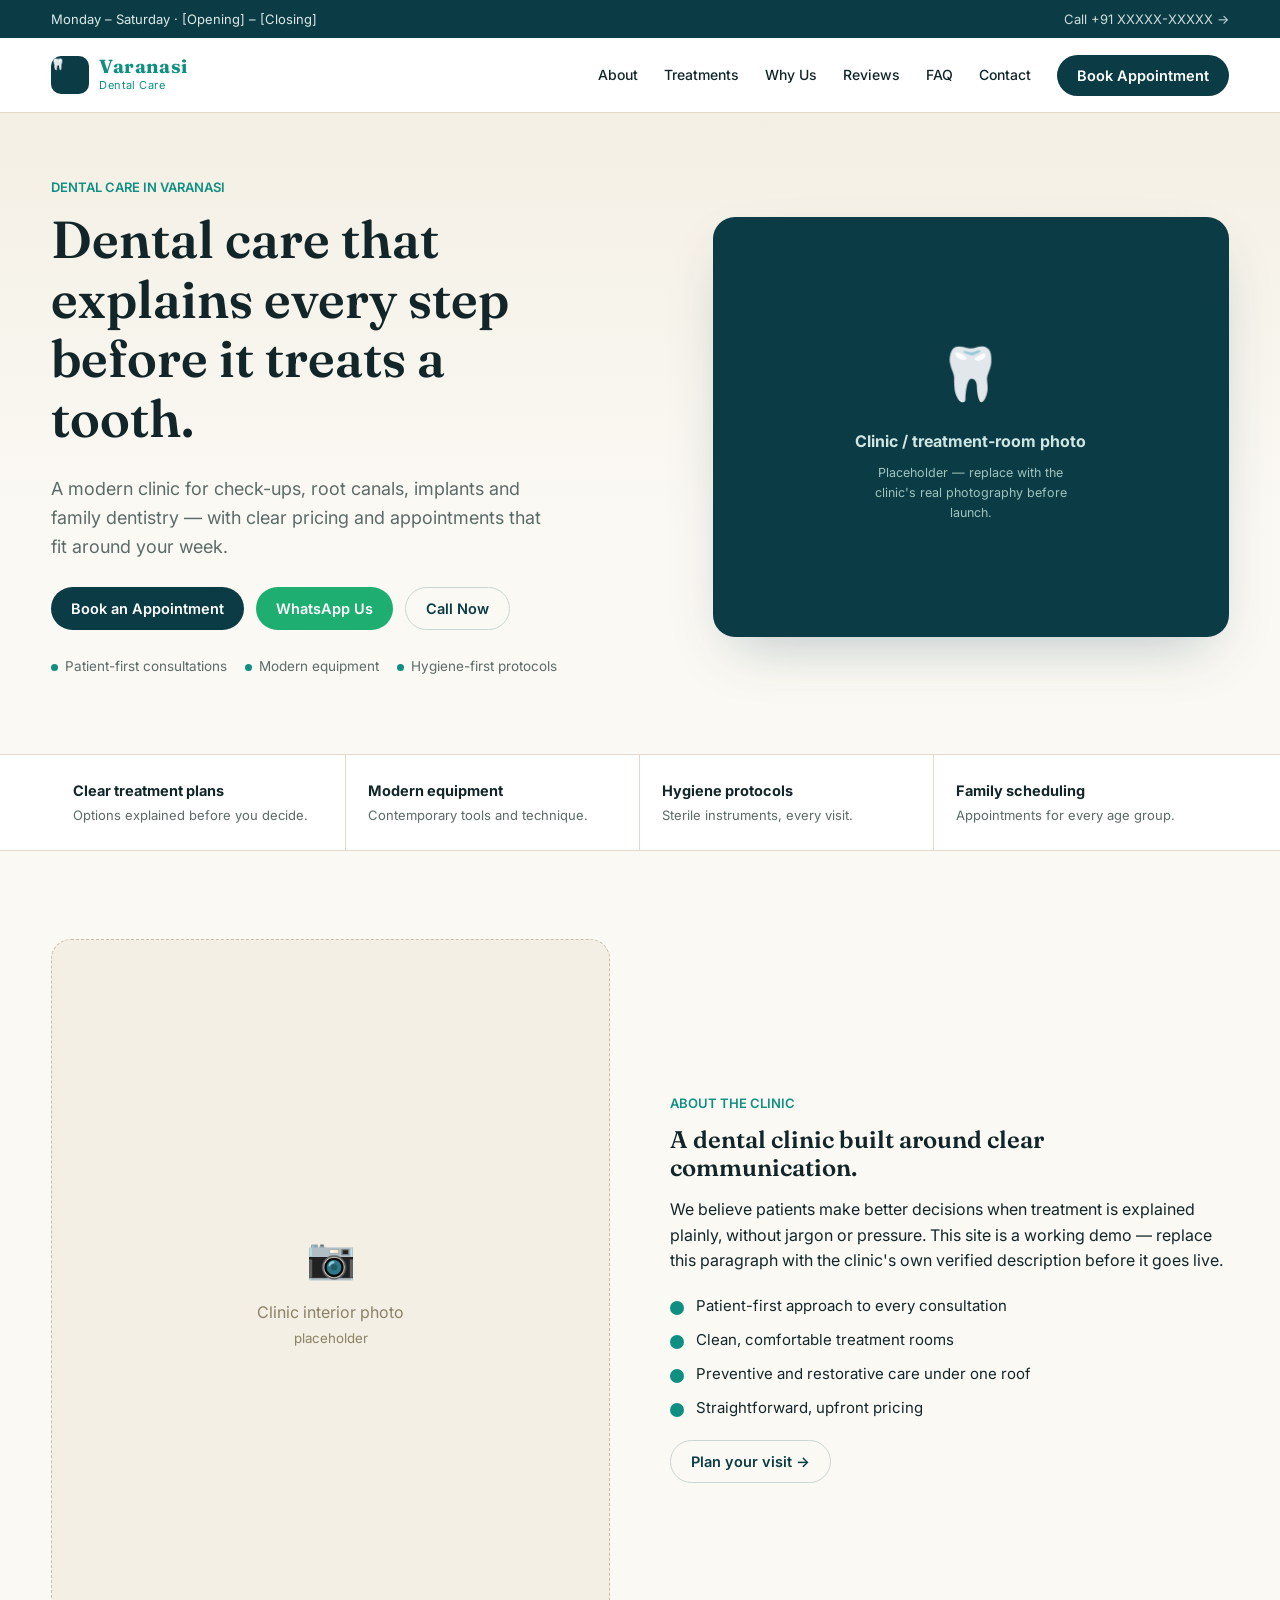
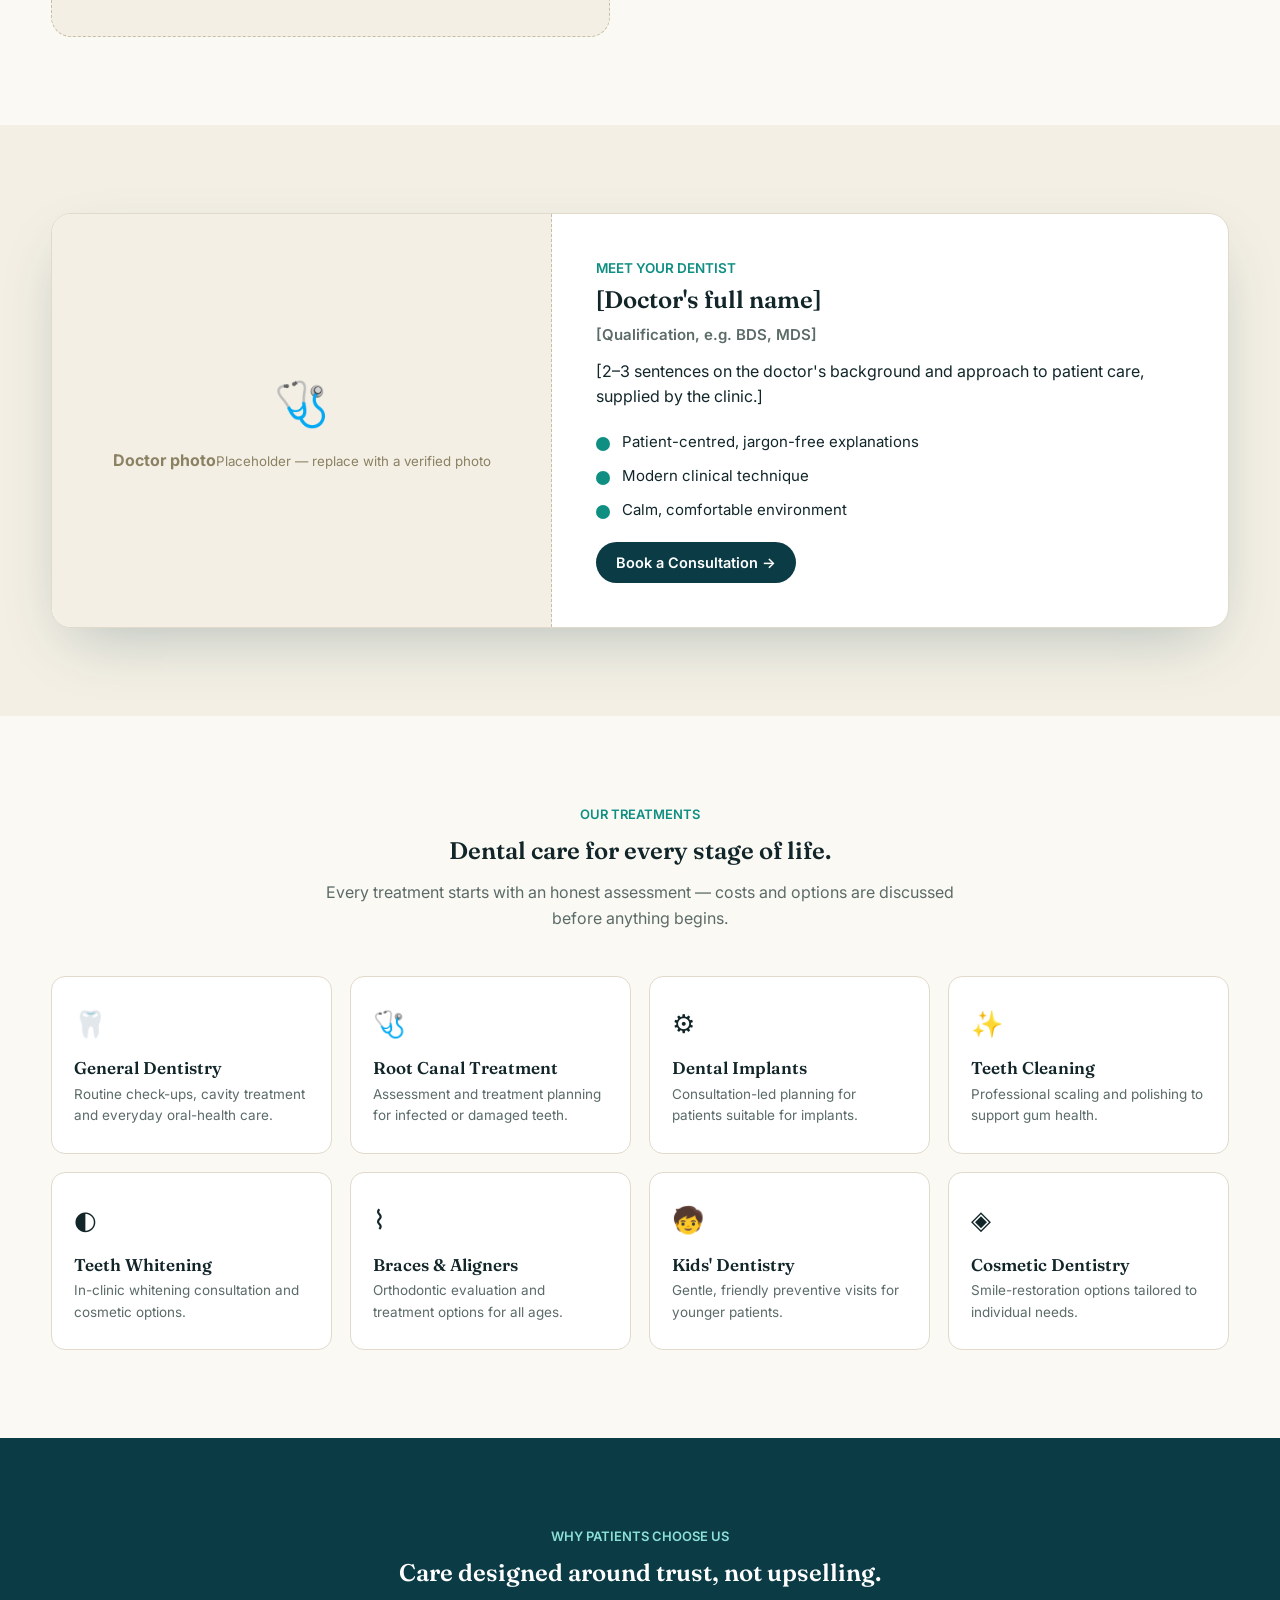
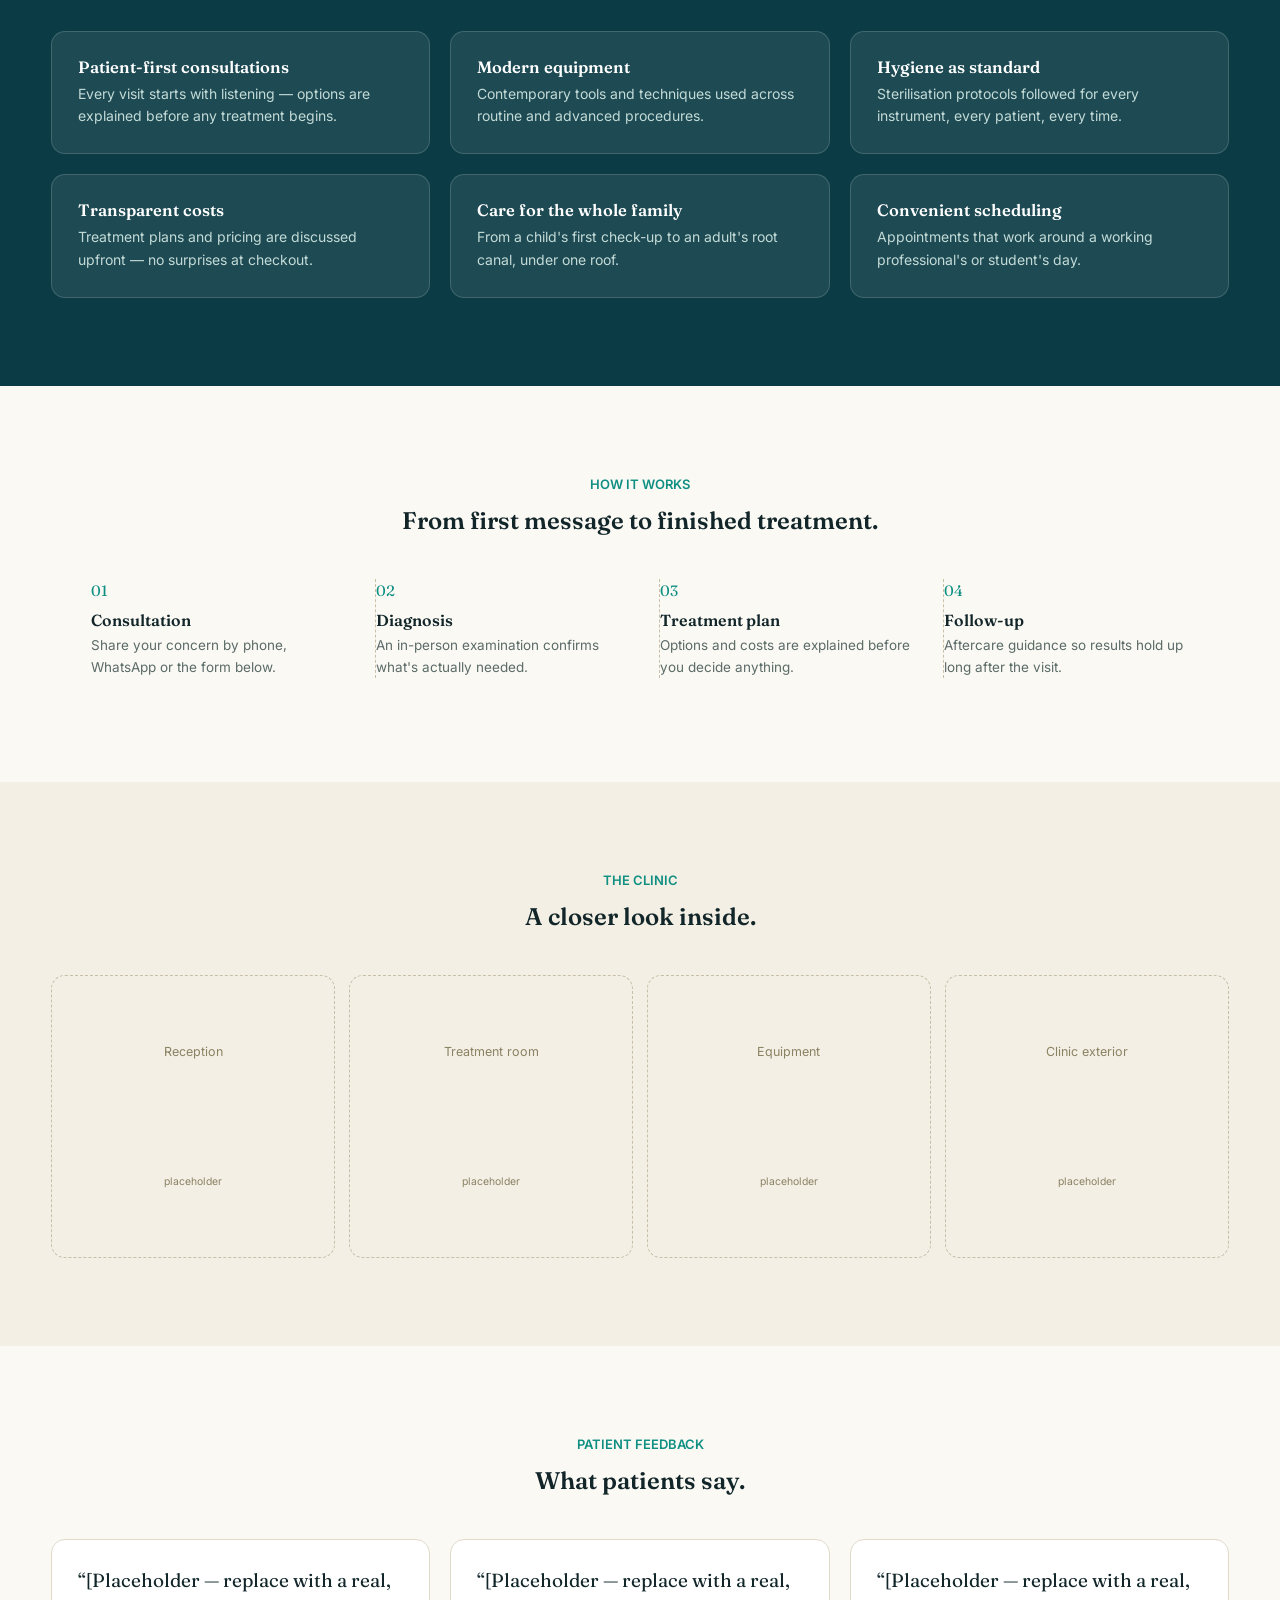
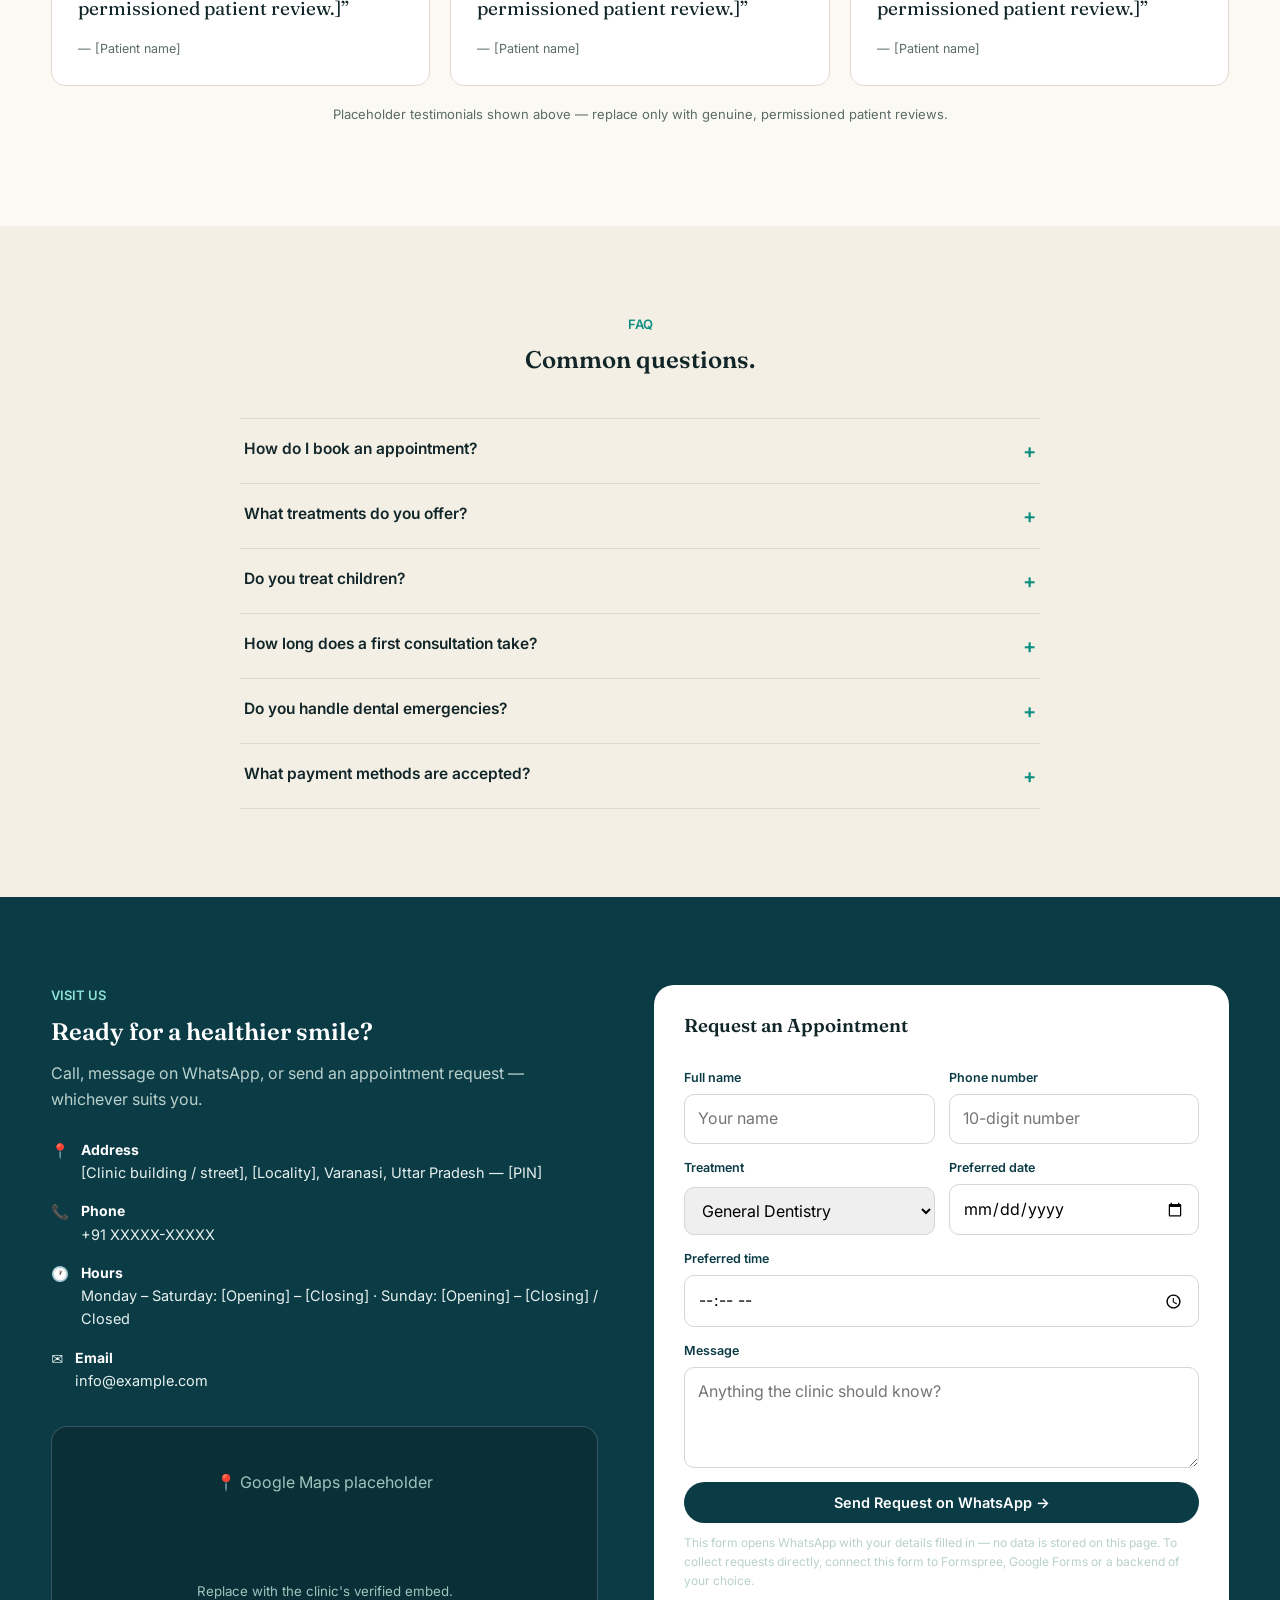
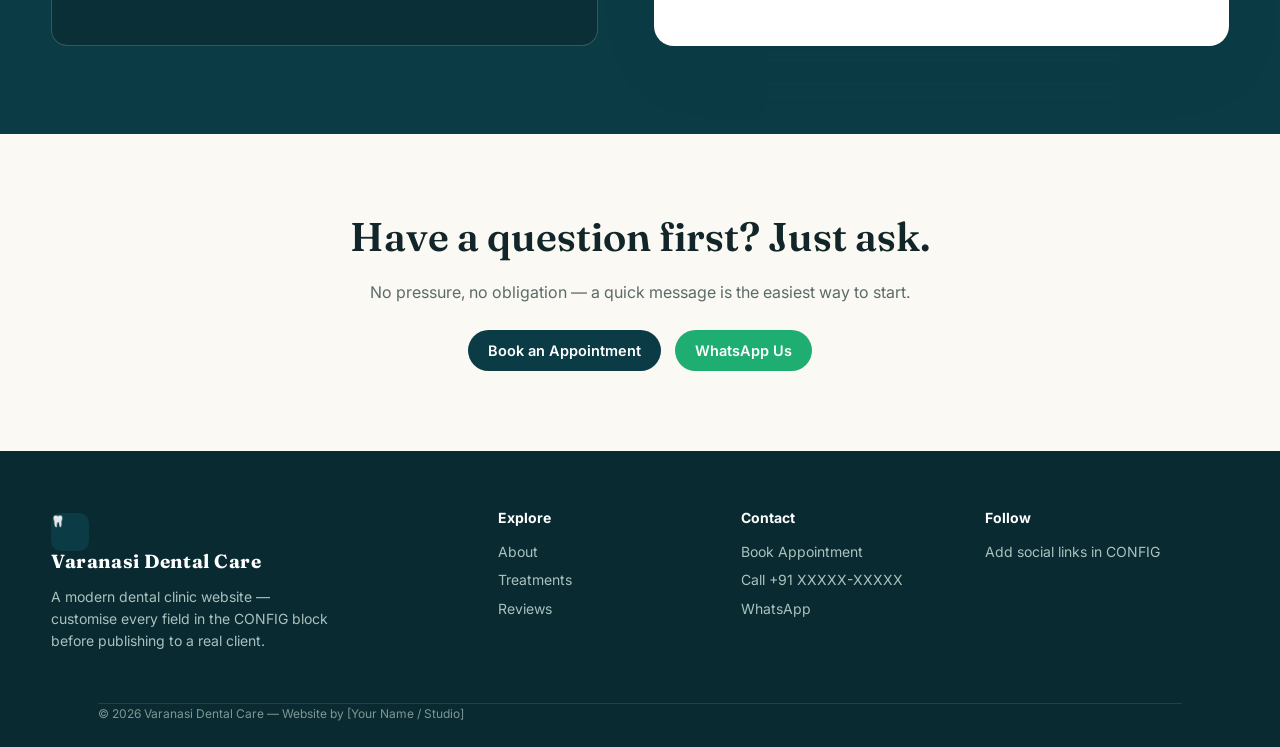
==== commit 77659913: "Add files via upload" ====
--- a/index-1.html
+++ b/index-1.html
@@ -1,1002 +1,641 @@
-<!DOCTYPE html>
+<!doctype html>
 <html lang="en">
 <head>
-<meta charset="UTF-8">
-<meta name="viewport" content="width=device-width, initial-scale=1.0">
-<title>Varanasi Dental Clinic — Confident Smiles, Comfortable Care</title>
-<meta name="description" content="Modern, patient-focused dental care in Varanasi. Check-ups, cleaning, root canal, implants, braces, whitening and kids dentistry.">
-
-<link rel="preconnect" href="https://fonts.googleapis.com">
-<link rel="preconnect" href="https://fonts.gstatic.com" crossorigin>
-<link href="https://fonts.googleapis.com/css2?family=Fraunces:opsz,wght@9..144,400;9..144,500;9..144,600;9..144,700&family=Inter:wght@400;500;600;700&display=swap" rel="stylesheet">
+<meta charset="utf-8">
+<meta name="viewport" content="width=device-width,initial-scale=1">
+<title>Varanasi Dental Care — General & Cosmetic Dentistry in Varanasi</title>
+<meta name="description" content="Book a dental appointment in Varanasi. General check-ups, root canal, implants, braces, whitening and kids' dentistry — call or message on WhatsApp today.">
+<link rel="canonical" href="https://example.com/">
+<meta name="theme-color" content="#0B3B45">
+<meta property="og:type" content="business.business">
+<meta property="og:title" content="Varanasi Dental Care — General & Cosmetic Dentistry in Varanasi">
+<meta property="og:description" content="Book a dental appointment in Varanasi. General check-ups, root canal, implants, braces, whitening and kids' dentistry.">
+<meta property="og:locale" content="en_IN">
+<meta name="twitter:card" content="summary">
+<link rel="icon" href="data:image/svg+xml,<svg xmlns=%22http://www.w3.org/2000/svg%22 viewBox=%220 0 100 100%22><text y=%22.9em%22 font-size=%2290%22>%F0%9F%A6%B7</text></svg>">
+<link rel="preconnect" href="https://fonts.googleapis.com"><link rel="preconnect" href="https://fonts.gstatic.com" crossorigin>
+<link href="https://fonts.googleapis.com/css2?family=Fraunces:opsz,wght@9..144,500;9..144,600&family=Inter:wght@400;500;600;700&display=swap" rel="stylesheet">
+
+<script>
+/* =========================================================================
+   CLINIC CONFIG — this is the ONLY block that needs editing per client.
+   Replace every value below with the real clinic's verified information.
+   Nothing on this page fabricates ratings, awards, years of experience,
+   patient counts or reviews — those fields are intentionally left as
+   clearly-marked placeholders for the clinic owner to fill in.
+   ========================================================================= */
+const CONFIG = {
+  clinicName: "Varanasi Dental Care",
+  tagline: "Dental Care",
+  city: "Varanasi",
+  phoneDisplay: "+91 XXXXX-XXXXX",        // [PHONE NUMBER] — replace before launch
+  phoneTel: "+91XXXXXXXXXX",              // [PHONE NUMBER, tel: format]
+  whatsappNumber: "91XXXXXXXXXX",         // [WHATSAPP NUMBER] — country code + number, no + or spaces
+  email: "info@example.com",              // [CLINIC EMAIL]
+  address: {
+    line1: "[Clinic building / street]",
+    line2: "[Locality], Varanasi, Uttar Pradesh — [PIN]",
+  },
+  hours: [
+    { days: "Monday – Saturday", time: "[Opening] – [Closing]" },
+    { days: "Sunday", time: "[Opening] – [Closing] / Closed" },
+  ],
+  mapsEmbedUrl: "", // [GOOGLE MAPS EMBED URL] — paste the clinic's real Maps share/embed link
+  doctor: {
+    name: "[Doctor's full name]",
+    qualification: "[Qualification, e.g. BDS, MDS]",
+    bio: "[2–3 sentences on the doctor's background and approach to patient care, supplied by the clinic.]",
+  },
+  social: {
+    instagram: "",  // leave blank to hide the icon
+    facebook: "",
+  },
+  treatments: [
+    { icon: "🦷", name: "General Dentistry", desc: "Routine check-ups, cavity treatment and everyday oral-health care." },
+    { icon: "🩺", name: "Root Canal Treatment", desc: "Assessment and treatment planning for infected or damaged teeth." },
+    { icon: "⚙️", name: "Dental Implants", desc: "Consultation-led planning for patients suitable for implants." },
+    { icon: "✨", name: "Teeth Cleaning", desc: "Professional scaling and polishing to support gum health." },
+    { icon: "◐", name: "Teeth Whitening", desc: "In-clinic whitening consultation and cosmetic options." },
+    { icon: "⌇", name: "Braces & Aligners", desc: "Orthodontic evaluation and treatment options for all ages." },
+    { icon: "🧒", name: "Kids' Dentistry", desc: "Gentle, friendly preventive visits for younger patients." },
+    { icon: "◈", name: "Cosmetic Dentistry", desc: "Smile-restoration options tailored to individual needs." },
+  ],
+  whyUs: [
+    { title: "Patient-first consultations", desc: "Every visit starts with listening — options are explained before any treatment begins." },
+    { title: "Modern equipment", desc: "Contemporary tools and techniques used across routine and advanced procedures." },
+    { title: "Hygiene as standard", desc: "Sterilisation protocols followed for every instrument, every patient, every time." },
+    { title: "Transparent costs", desc: "Treatment plans and pricing are discussed upfront — no surprises at checkout." },
+    { title: "Care for the whole family", desc: "From a child's first check-up to an adult's root canal, under one roof." },
+    { title: "Convenient scheduling", desc: "Appointments that work around a working professional's or student's day." },
+  ],
+  testimonials: [
+    // Replace with genuine, permissioned patient reviews before this site goes live.
+    { quote: "[Placeholder — replace with a real, permissioned patient review.]", name: "[Patient name]" },
+    { quote: "[Placeholder — replace with a real, permissioned patient review.]", name: "[Patient name]" },
+    { quote: "[Placeholder — replace with a real, permissioned patient review.]", name: "[Patient name]" },
+  ],
+  faqs: [
+    { q: "How do I book an appointment?", a: "Use the form on this page, call the clinic directly, or send a message on WhatsApp — whichever is easiest for you." },
+    { q: "What treatments do you offer?", a: "General check-ups, root canal treatment, implants, cleaning, whitening, braces, kids' dentistry and cosmetic treatments. Ask us if you don't see what you need." },
+    { q: "Do you treat children?", a: "Yes — the clinic welcomes patients of all ages, with a gentle approach for younger children." },
+    { q: "How long does a first consultation take?", a: "A first visit usually includes an examination and discussion of any concerns. Exact timing depends on the treatment being assessed." },
+    { q: "Do you handle dental emergencies?", a: "[Replace with the clinic's verified emergency policy and contact process.]" },
+    { q: "What payment methods are accepted?", a: "[Replace with the clinic's accepted payment methods.]" },
+  ],
+};
+</script>
 
 <style>
-  /* ============ TOKENS ============ */
-  :root{
-    --navy:#0B3B3C;
-    --navy-dark:#082829;
-    --bg:#FAF8F3;
-    --bg-alt:#F2EEE3;
-    --gold:#C9A15D;
-    --sage:#7FA895;
-    --text:#1B2422;
-    --text-soft:#4B5654;
-    --white:#FFFFFF;
-    --line:#DDD6C6;
-    --shadow: 0 20px 50px -20px rgba(8,40,41,0.25);
-    --radius: 6px;
-    --maxw: 1180px;
-  }
-
-  *{box-sizing:border-box;}
-  html{scroll-behavior:smooth;}
-  body{
-    margin:0;
-    background:var(--bg);
-    color:var(--text);
-    font-family:'Inter',sans-serif;
-    font-size:16px;
-    line-height:1.6;
-    -webkit-font-smoothing:antialiased;
-  }
-  h1,h2,h3,h4{
-    font-family:'Fraunces',serif;
-    font-weight:600;
-    color:var(--navy);
-    line-height:1.15;
-    margin:0;
-  }
-  p{margin:0;}
-  a{text-decoration:none;color:inherit;}
-  ul{list-style:none;margin:0;padding:0;}
-  img,svg{max-width:100%;display:block;}
-  button{font-family:inherit;cursor:pointer;border:none;background:none;}
-  .wrap{max-width:var(--maxw);margin:0 auto;padding:0 28px;}
-  section{padding:96px 0;}
-  @media(max-width:768px){ section{padding:64px 0;} .wrap{padding:0 20px;} }
-
-  .eyebrow{
-    font-size:14px;
-    color:var(--sage);
-    font-weight:600;
-    margin-bottom:14px;
-    display:inline-block;
-  }
-  .section-head{max-width:640px; margin-bottom:56px;}
-  .section-head h2{font-size:clamp(28px,4vw,40px);}
-  .section-head p{margin-top:16px; color:var(--text-soft); font-size:17px;}
-
-  .btn{
-    display:inline-flex;
-    align-items:center;
-    gap:8px;
-    padding:14px 28px;
-    border-radius:var(--radius);
-    font-weight:600;
-    font-size:15px;
-    transition:transform .25s ease, box-shadow .25s ease, background .25s ease;
-  }
-  .btn-primary{background:var(--navy); color:var(--white);}
-  .btn-primary:hover{background:var(--navy-dark); transform:translateY(-2px); box-shadow:var(--shadow);}
-  .btn-outline{border:1.5px solid var(--navy); color:var(--navy);}
-  .btn-outline:hover{background:var(--navy); color:var(--white);}
-  .btn-gold{background:var(--gold); color:var(--navy-dark);}
-  .btn-gold:hover{transform:translateY(-2px); box-shadow:0 14px 30px -14px rgba(201,161,93,.6);}
-  .btn-ghost{color:var(--navy); border:1.5px solid var(--line);}
-  .btn-ghost:hover{border-color:var(--navy);}
-
-  /* ============ NAVBAR ============ */
-  header{
-    position:sticky; top:0; z-index:1000;
-    background:rgba(250,248,243,0.92);
-    backdrop-filter:blur(10px);
-    border-bottom:1px solid var(--line);
-  }
-  .nav{
-    display:flex; align-items:center; justify-content:space-between;
-    height:76px;
-  }
-  .logo{display:flex; align-items:center; gap:10px;}
-  .logo-mark{
-    width:36px; height:36px; border-radius:50%;
-    background:var(--navy);
-    display:flex; align-items:center; justify-content:center;
-  }
-  .logo-mark svg{width:18px; height:18px;}
-  .logo-text{font-family:'Fraunces',serif; font-weight:600; font-size:19px; color:var(--navy); letter-spacing:.2px;}
-  .logo-text span{color:var(--gold);}
-
-  .nav-links{display:flex; align-items:center; gap:34px;}
-  .nav-links a{
-    font-size:15px; font-weight:500; color:var(--text);
-    position:relative; padding:4px 0;
-  }
-  .nav-links a::after{
-    content:''; position:absolute; left:0; bottom:0; height:2px; width:0;
-    background:var(--gold); transition:width .25s ease;
-  }
-  .nav-links a:hover::after{width:100%;}
-
-  .nav-cta{display:flex; align-items:center; gap:14px;}
-  .nav-cta .btn{padding:11px 22px; font-size:14px;}
-
-  .hamburger{
-    display:none; flex-direction:column; gap:5px; padding:8px;
-    z-index:1100;
-  }
-  .hamburger span{width:24px; height:2px; background:var(--navy); transition:.3s;}
-  .hamburger.active span:nth-child(1){transform:translateY(7px) rotate(45deg);}
-  .hamburger.active span:nth-child(2){opacity:0;}
-  .hamburger.active span:nth-child(3){transform:translateY(-7px) rotate(-45deg);}
-
-  @media(max-width:920px){
-    .nav-links{
-      position:fixed; top:76px; left:0; right:0; bottom:0;
-      background:var(--bg);
-      flex-direction:column; align-items:flex-start;
-      padding:36px 28px; gap:0;
-      transform:translateX(100%);
-      transition:transform .35s cubic-bezier(.4,0,.2,1);
-      overflow-y:auto;
-    }
-    .nav-links.open{transform:translateX(0);}
-    .nav-links a{width:100%; padding:16px 0; border-bottom:1px solid var(--line); font-size:18px;}
-    .nav-cta{display:none;}
-    .nav-links .nav-cta-mobile{display:flex; margin-top:24px; width:100%;}
-    .nav-links .nav-cta-mobile .btn{width:100%; justify-content:center;}
-    .hamburger{display:flex;}
-  }
-
-  /* ============ HERO ============ */
-  .hero{
-    padding:88px 0 100px;
-    overflow:hidden;
-  }
-  .hero .wrap{
-    display:grid; grid-template-columns:1.1fr .9fr; gap:60px; align-items:center;
-  }
-  .hero-tag{
-    display:inline-flex; align-items:center; gap:8px;
-    background:var(--bg-alt); border:1px solid var(--line);
-    padding:8px 16px; border-radius:100px; font-size:13px; font-weight:600; color:var(--navy);
-    margin-bottom:26px;
-  }
-  .hero-tag .dot{width:7px; height:7px; border-radius:50%; background:var(--sage);}
-  .hero h1{
-    font-size:clamp(36px,5.2vw,58px);
-    letter-spacing:-.5px;
-  }
-  .hero p.lead{
-    margin-top:22px; font-size:18px; color:var(--text-soft); max-width:480px;
-  }
-  .hero-actions{display:flex; flex-wrap:wrap; gap:14px; margin-top:36px;}
-  .hero-meta{
-    display:flex; gap:36px; margin-top:48px; padding-top:32px; border-top:1px solid var(--line);
-  }
-  .hero-meta div strong{display:block; font-family:'Fraunces',serif; font-size:24px; color:var(--navy);}
-  .hero-meta div span{font-size:13px; color:var(--text-soft);}
-
-  .hero-visual{position:relative; aspect-ratio:1/1;}
-  .hero-visual svg{width:100%; height:100%;}
-  .draw-line{
-    stroke-dasharray:1400;
-    stroke-dashoffset:1400;
-    animation:drawline 2.4s ease forwards .3s;
-  }
-  @keyframes drawline{to{stroke-dashoffset:0;}}
-  .fade-in{opacity:0; animation:fadein 1s ease forwards 1.6s;}
-  @keyframes fadein{to{opacity:1;}}
-
-  @media(max-width:920px){
-    .hero .wrap{grid-template-columns:1fr; gap:44px;}
-    .hero-visual{max-width:340px; margin:0 auto;}
-    .hero-meta{gap:24px; flex-wrap:wrap;}
-  }
-
-  /* ============ TRUST STRIP ============ */
-  .trust{background:var(--navy); padding:52px 0;}
-  .trust .wrap{
-    display:grid; grid-template-columns:repeat(4,1fr); gap:32px;
-  }
-  .trust-item{display:flex; gap:14px; align-items:flex-start;}
-  .trust-item svg{flex-shrink:0; width:26px; height:26px; stroke:var(--gold);}
-  .trust-item h4{color:var(--white); font-size:16px; font-weight:600; font-family:'Inter',sans-serif;}
-  .trust-item p{color:#C9D6D2; font-size:13.5px; margin-top:4px;}
-  @media(max-width:920px){ .trust .wrap{grid-template-columns:repeat(2,1fr);} }
-  @media(max-width:560px){ .trust .wrap{grid-template-columns:1fr;} }
-
-  /* ============ ABOUT ============ */
-  .about .wrap{display:grid; grid-template-columns:.85fr 1.15fr; gap:64px; align-items:start;}
-  .about-visual{
-    background:var(--bg-alt); border:1px solid var(--line); border-radius:var(--radius);
-    padding:36px; height:100%;
-  }
-  .about-visual ul li{display:flex; gap:12px; padding:14px 0; border-bottom:1px solid var(--line); font-size:15px;}
-  .about-visual ul li:last-child{border-bottom:none;}
-  .about-visual ul li svg{flex-shrink:0; width:20px; height:20px; stroke:var(--sage); margin-top:2px;}
-  .about-body p{color:var(--text-soft); font-size:16.5px; margin-bottom:18px;}
-  .about-body p:last-child{margin-bottom:0;}
-  @media(max-width:860px){ .about .wrap{grid-template-columns:1fr;} }
-
-  /* ============ TREATMENTS ============ */
-  .treatments{background:var(--bg-alt);}
-  .treat-grid{
-    display:grid; grid-template-columns:repeat(4,1fr); gap:1px;
-    background:var(--line); border:1px solid var(--line); border-radius:var(--radius); overflow:hidden;
-  }
-  .treat-card{
-    background:var(--white); padding:32px 26px;
-    display:flex; flex-direction:column; gap:14px;
-    transition:background .25s ease;
-  }
-  .treat-card:hover{background:var(--bg);}
-  .treat-icon{width:42px; height:42px; border-radius:50%; background:var(--bg-alt); display:flex; align-items:center; justify-content:center;}
-  .treat-icon svg{width:20px; height:20px; stroke:var(--navy);}
-  .treat-card h3{font-size:18px;}
-  .treat-card p{font-size:14px; color:var(--text-soft); flex-grow:1;}
-  .treat-card a{font-size:14px; font-weight:600; color:var(--navy); display:inline-flex; align-items:center; gap:6px; margin-top:4px;}
-  .treat-card a svg{width:14px; height:14px; stroke:var(--navy); transition:transform .2s;}
-  .treat-card a:hover svg{transform:translateX(3px);}
-  @media(max-width:920px){ .treat-grid{grid-template-columns:repeat(2,1fr);} }
-  @media(max-width:560px){ .treat-grid{grid-template-columns:1fr;} }
-
-  /* ============ IMPLANT FEATURE ============ */
-  .implant .wrap{
-    display:grid; grid-template-columns:1fr 1fr; gap:64px; align-items:center;
-    background:var(--navy); border-radius:12px; padding:64px; color:var(--white);
-  }
-  .implant h2{color:var(--white); font-size:clamp(26px,3.6vw,36px);}
-  .implant > .wrap{max-width:var(--maxw);}
-  .implant p.desc{color:#C9D6D2; margin-top:16px; font-size:16px;}
-  .implant-steps{display:flex; flex-direction:column; gap:0;}
-  .implant-step{display:flex; gap:18px; padding:20px 0; border-bottom:1px solid rgba(255,255,255,.15);}
-  .implant-step:first-child{padding-top:0;}
-  .implant-step:last-child{border-bottom:none;}
-  .implant-step .num{font-family:'Fraunces',serif; font-size:20px; color:var(--gold); flex-shrink:0; width:32px;}
-  .implant-step h4{color:var(--white); font-size:16px; font-family:'Inter',sans-serif; font-weight:600;}
-  .implant-step p{color:#B9C9C4; font-size:14px; margin-top:4px;}
-  .implant .note{font-size:13px; color:#9FB5B0; margin-top:24px; font-style:italic;}
-  @media(max-width:860px){ .implant .wrap{grid-template-columns:1fr; padding:40px 28px; gap:36px;} }
-
-  /* ============ WHY US ============ */
-  .why-grid{display:grid; grid-template-columns:repeat(4,1fr); gap:28px;}
-  .why-card{
-    padding:32px 24px; border:1px solid var(--line); border-radius:var(--radius); background:var(--white);
-    transition:transform .25s ease, box-shadow .25s ease;
-  }
-  .why-card:hover{transform:translateY(-4px); box-shadow:var(--shadow);}
-  .why-card svg{width:28px; height:28px; stroke:var(--gold); margin-bottom:16px;}
-  .why-card h3{font-size:17px; margin-bottom:8px;}
-  .why-card p{font-size:14px; color:var(--text-soft);}
-  @media(max-width:920px){ .why-grid{grid-template-columns:repeat(2,1fr);} }
-  @media(max-width:560px){ .why-grid{grid-template-columns:1fr;} }
-
-  /* ============ APPOINTMENT ============ */
-  .appointment{background:var(--bg-alt);}
-  .apt-wrap{display:grid; grid-template-columns:.9fr 1.1fr; gap:56px;}
-  .apt-info h2{font-size:clamp(26px,3.6vw,34px);}
-  .apt-info p{color:var(--text-soft); margin-top:16px; font-size:16px;}
-  .apt-contact{margin-top:32px; display:flex; flex-direction:column; gap:18px;}
-  .apt-contact-item{display:flex; gap:14px; align-items:flex-start;}
-  .apt-contact-item svg{width:20px; height:20px; stroke:var(--navy); flex-shrink:0; margin-top:2px;}
-  .apt-contact-item strong{display:block; font-size:14px; color:var(--navy);}
-  .apt-contact-item span{font-size:14px; color:var(--text-soft);}
-
-  form.apt-form{
-    background:var(--white); border:1px solid var(--line); border-radius:var(--radius);
-    padding:40px; display:grid; grid-template-columns:1fr 1fr; gap:20px;
-  }
-  .field{display:flex; flex-direction:column; gap:8px;}
-  .field.full{grid-column:1/-1;}
-  .field label{font-size:13px; font-weight:600; color:var(--navy);}
-  .field input, .field select, .field textarea{
-    padding:13px 14px; border:1px solid var(--line); border-radius:4px;
-    font-family:'Inter',sans-serif; font-size:14.5px; background:var(--bg); color:var(--text);
-    transition:border-color .2s ease;
-  }
-  .field input:focus, .field select:focus, .field textarea:focus{
-    outline:none; border-color:var(--navy);
-  }
-  .field textarea{resize:vertical; min-height:90px;}
-  .apt-form .submit-row{grid-column:1/-1; display:flex; flex-wrap:wrap; gap:14px; margin-top:6px;}
-  .apt-form .submit-row .btn{flex:1; justify-content:center; min-width:180px;}
-  .form-note{grid-column:1/-1; font-size:12.5px; color:var(--text-soft);}
-  @media(max-width:700px){ form.apt-form{grid-template-columns:1fr; padding:28px 22px;} .apt-wrap{grid-template-columns:1fr;} }
-
-  /* ============ REVIEWS ============ */
-  .review-grid{display:grid; grid-template-columns:repeat(3,1fr); gap:28px;}
-  .review-card{
-    background:var(--white); border:1px solid var(--line); border-radius:var(--radius);
-    padding:30px; position:relative;
-  }
-  .review-demo-tag{
-    position:absolute; top:14px; right:14px; font-size:10px; letter-spacing:.4px;
-    background:var(--bg-alt); color:var(--text-soft); padding:4px 8px; border-radius:3px; font-weight:600;
-  }
-  .review-stars{display:flex; gap:3px; margin-bottom:16px;}
-  .review-stars svg{width:16px; height:16px; fill:var(--gold); stroke:none;}
-  .review-card p.quote{font-size:15px; color:var(--text); line-height:1.65;}
-  .review-who{margin-top:20px; display:flex; align-items:center; gap:12px;}
-  .review-avatar{width:38px; height:38px; border-radius:50%; background:var(--bg-alt); display:flex; align-items:center; justify-content:center; font-family:'Fraunces',serif; color:var(--navy); font-weight:600;}
-  .review-who strong{display:block; font-size:14px;}
-  .review-who span{font-size:12.5px; color:var(--text-soft);}
-  @media(max-width:920px){ .review-grid{grid-template-columns:1fr; } }
-
-  /* ============ FAQ ============ */
-  .faq-list{max-width:760px;}
-  .faq-item{border-bottom:1px solid var(--line);}
-  .faq-q{
-    width:100%; display:flex; justify-content:space-between; align-items:center;
-    padding:22px 0; text-align:left; font-family:'Fraunces',serif; font-size:18px; color:var(--navy); font-weight:500;
-  }
-  .faq-q svg{width:18px; height:18px; stroke:var(--navy); flex-shrink:0; transition:transform .3s ease;}
-  .faq-item.active .faq-q svg{transform:rotate(45deg);}
-  .faq-a{max-height:0; overflow:hidden; transition:max-height .35s ease;}
-  .faq-a p{padding:0 0 22px; color:var(--text-soft); font-size:15px; max-width:640px;}
-
-  /* ============ CONTACT / MAP ============ */
-  .contact .wrap{display:grid; grid-template-columns:1fr 1fr; gap:56px; align-items:start;}
-  .contact-card{
-    background:var(--white); border:1px solid var(--line); border-radius:var(--radius); padding:36px;
-  }
-  .contact-row{display:flex; gap:16px; padding:18px 0; border-bottom:1px solid var(--line); align-items:flex-start;}
-  .contact-row:last-child{border-bottom:none;}
-  .contact-row svg{width:22px; height:22px; stroke:var(--navy); flex-shrink:0; margin-top:2px;}
-  .contact-row strong{display:block; font-size:14.5px; color:var(--navy);}
-  .contact-row span{font-size:14px; color:var(--text-soft);}
-  .map-frame{
-    border:1px solid var(--line); border-radius:var(--radius); overflow:hidden; height:100%; min-height:340px;
-  }
-  .map-frame iframe{width:100%; height:100%; min-height:340px; border:0;}
-  @media(max-width:860px){ .contact .wrap{grid-template-columns:1fr;} }
-
-  /* ============ FOOTER ============ */
-  footer{background:var(--navy-dark); color:#B9C9C4; padding:64px 0 28px;}
-  .footer-grid{display:grid; grid-template-columns:1.4fr 1fr 1fr 1fr; gap:40px; padding-bottom:44px; border-bottom:1px solid rgba(255,255,255,.1);}
-  .footer-logo{display:flex; align-items:center; gap:10px; margin-bottom:14px;}
-  .footer-logo .logo-mark{background:var(--gold);}
-  .footer-logo .logo-mark svg{stroke:var(--navy-dark);}
-  .footer-logo-text{font-family:'Fraunces',serif; font-size:18px; color:var(--white); font-weight:600;}
-  .footer-col h4{color:var(--white); font-size:14px; font-family:'Inter',sans-serif; font-weight:600; margin-bottom:16px;}
-  .footer-col ul li{margin-bottom:10px;}
-  .footer-col ul li a{font-size:14px; color:#B9C9C4; transition:color .2s;}
-  .footer-col ul li a:hover{color:var(--gold);}
-  .footer-bottom{display:flex; justify-content:space-between; align-items:center; padding-top:24px; font-size:13px; flex-wrap:wrap; gap:12px;}
-  @media(max-width:800px){ .footer-grid{grid-template-columns:1fr 1fr; row-gap:32px;} }
-  @media(max-width:480px){ .footer-grid{grid-template-columns:1fr;} }
-
-  /* ============ WHATSAPP FLOAT ============ */
-  .wa-float{
-    position:fixed; bottom:24px; right:24px; z-index:900;
-    width:56px; height:56px; border-radius:50%; background:#25D366;
-    display:flex; align-items:center; justify-content:center; box-shadow:0 10px 30px -6px rgba(37,211,102,.6);
-    transition:transform .2s ease;
-  }
-  .wa-float:hover{transform:scale(1.08);}
-  .wa-float svg{width:28px; height:28px; fill:var(--white);}
-
-  /* Reduced motion */
-  @media (prefers-reduced-motion: reduce){
-    .draw-line, .fade-in{animation:none !important; opacity:1 !important; stroke-dashoffset:0 !important;}
-    *{transition-duration:.01ms !important;}
-  }
-
-  :focus-visible{outline:2.5px solid var(--gold); outline-offset:2px;}
+:root{
+  --ink:#12262a;
+  --navy:#0B3B45;
+  --teal:#0F8F82;
+  --brass:#9c7a3c;
+  --paper:#FBF9F4;
+  --paper-2:#F3EFE4;
+  --line:#E1DACB;
+  --muted:#5b6b68;
+  --white:#ffffff;
+  --shadow:0 24px 60px -20px rgba(11,59,69,.28);
+  --radius:14px;
+  --maxw:1180px;
+}
+*{box-sizing:border-box}
+html{scroll-behavior:smooth}
+body{margin:0;background:var(--paper);color:var(--ink);font:16px/1.6 "Inter",system-ui,Arial,sans-serif;-webkit-font-smoothing:antialiased}
+h1,h2,h3{font-family:"Fraunces",Georgia,serif;font-weight:600;line-height:1.15;margin:0 0 .5em}
+a{color:inherit;text-decoration:none}
+img{max-width:100%;display:block}
+.container{width:min(var(--maxw),92%);margin:0 auto}
+.visually-hidden{position:absolute;width:1px;height:1px;overflow:hidden;clip:rect(0 0 0 0);white-space:nowrap}
+:focus-visible{outline:2.5px solid var(--brass);outline-offset:3px}
+
+/* Top bar */
+.topbar{background:var(--navy);color:#dcebe8;font-size:13px}
+.topbar .container{display:flex;justify-content:space-between;align-items:center;height:38px;gap:12px}
+.topbar a{opacity:.92}
+.topbar a:hover{opacity:1;text-decoration:underline}
+
+/* Header */
+.header{position:sticky;top:0;z-index:40;background:#fffffff2;backdrop-filter:blur(10px);border-bottom:1px solid var(--line)}
+.nav-wrap{display:flex;align-items:center;justify-content:space-between;height:74px}
+.logo{display:flex;align-items:center;gap:10px}
+.logo-mark{width:38px;height:38px;border-radius:10px;background:var(--navy);color:#fff;display:grid;place-items:center;font-size:18px;flex:none}
+.logo b{font-family:"Fraunces",serif;font-size:19px;display:block;line-height:1.1}
+.logo span{display:block;font-size:11px;color:var(--teal);letter-spacing:.04em}
+.nav{display:flex;gap:26px;align-items:center;font-size:14px;font-weight:500}
+.nav a:not(.btn):hover{color:var(--teal)}
+.menu-btn{display:none;border:0;background:none;font-size:24px;padding:6px;cursor:pointer;color:var(--navy)}
+
+.btn{display:inline-flex;align-items:center;justify-content:center;gap:8px;border:0;border-radius:999px;padding:12px 20px;font:600 14.5px "Inter";cursor:pointer;transition:transform .15s ease,background .15s ease}
+.btn-primary{background:var(--navy);color:#fff}
+.btn-primary:hover{background:#082a32;transform:translateY(-1px)}
+.btn-outline{border:1.5px solid #c9d6d3;background:transparent;color:var(--navy)}
+.btn-outline:hover{border-color:var(--navy)}
+.btn-whatsapp{background:#1fae72;color:#fff}
+.btn-whatsapp:hover{background:#189a63}
+.btn-block{width:100%}
+
+/* Hero */
+.hero{padding:64px 0 76px;background:linear-gradient(180deg,var(--paper-2),var(--paper) 65%)}
+.hero-grid{display:grid;grid-template-columns:1.08fr .92fr;gap:56px;align-items:center}
+.eyebrow{font-size:13px;color:var(--teal);font-weight:600;margin-bottom:12px;display:block}
+.hero h1{font-size:clamp(34px,4.4vw,52px);max-width:15ch}
+.hero p.lead{font-size:18px;color:var(--muted);max-width:46ch;margin:0 0 26px}
+.trust-row{display:flex;flex-wrap:wrap;gap:18px;margin-top:26px;font-size:13.5px;color:var(--muted)}
+.trust-row span{display:flex;align-items:center;gap:7px}
+.trust-row i{width:7px;height:7px;border-radius:50%;background:var(--teal);flex:none}
+.hero-actions{display:flex;flex-wrap:wrap;gap:12px;margin-bottom:8px}
+.hero-visual{position:relative;background:var(--navy);border-radius:22px;min-height:420px;display:grid;place-items:center;color:#cfe6e2;text-align:center;padding:30px;box-shadow:var(--shadow)}
+.hero-visual .ph{font-size:52px;margin-bottom:14px}
+.hero-visual small{display:block;max-width:220px;margin:8px auto 0;color:#9ec4bd;font-size:12.5px}
+
+/* Benefits strip */
+.strip{border-bottom:1px solid var(--line);border-top:1px solid var(--line);background:#fff}
+.strip-grid{display:grid;grid-template-columns:repeat(4,1fr)}
+.strip-grid>div{padding:24px 22px;border-right:1px solid var(--line);font-size:14px}
+.strip-grid>div:last-child{border-right:0}
+.strip-grid b{display:block;font-size:14.5px;margin-bottom:3px}
+.strip-grid p{margin:0;color:var(--muted);font-size:13px}
+
+/* Sections */
+.section{padding:88px 0}
+.section-soft{background:var(--paper-2)}
+.head{max-width:640px;margin:0 auto 44px;text-align:center}
+.head.left{margin:0 0 44px;text-align:left}
+.head p{color:var(--muted);font-size:16px}
+
+/* Treatments */
+.grid-4{display:grid;grid-template-columns:repeat(4,1fr);gap:18px}
+.t-card{background:#fff;border:1px solid var(--line);border-radius:var(--radius);padding:26px 22px;transition:box-shadow .2s ease,transform .2s ease}
+.t-card:hover{box-shadow:var(--shadow);transform:translateY(-4px)}
+.t-card .icon{font-size:26px;margin-bottom:14px}
+.t-card h3{font-size:17px;margin-bottom:6px}
+.t-card p{color:var(--muted);font-size:13.5px;margin:0}
+
+/* About / doctor */
+.about-grid{display:grid;grid-template-columns:1fr 1fr;gap:60px;align-items:center}
+.photo-block{aspect-ratio:4/5;border-radius:20px;background:var(--paper-2);border:1px dashed #c7bfa8;display:grid;place-items:center;text-align:center;color:#8b8163;padding:26px}
+.photo-block .ph{font-size:40px;margin-bottom:10px}
+.ticks{list-style:none;padding:0;margin:20px 0}
+.ticks li{position:relative;padding-left:26px;margin:10px 0;font-size:15px}
+.ticks li:before{content:"";position:absolute;left:0;top:7px;width:14px;height:14px;border-radius:50%;background:var(--teal)}
+
+.doctor-card{display:grid;grid-template-columns:.85fr 1.15fr;background:#fff;border:1px solid var(--line);border-radius:20px;overflow:hidden;box-shadow:var(--shadow)}
+.doctor-photo{background:var(--paper-2);display:grid;place-items:center;text-align:center;color:#8b8163;padding:30px;border-right:1px dashed #c7bfa8}
+.doctor-photo .ph{font-size:44px;margin-bottom:10px}
+.doctor-copy{padding:44px}
+.doctor-copy .role{color:var(--teal);font-weight:600;font-size:13.5px;margin-bottom:6px;display:block}
+
+/* Why us */
+.why-grid{display:grid;grid-template-columns:repeat(3,1fr);gap:20px}
+.why-card{background:#fff;border:1px solid var(--line);border-radius:var(--radius);padding:26px}
+.why-card h3{font-size:16.5px;margin-bottom:6px}
+.why-card p{color:var(--muted);font-size:14px;margin:0}
+
+/* Process */
+.process{display:grid;grid-template-columns:repeat(4,1fr);gap:0;counter-reset:step}
+.process li{list-style:none;position:relative;padding:0 20px 0 0;border-right:1px dashed #c7bfa8}
+.process li:last-child{border-right:0}
+.process .num{font-family:"Fraunces",serif;font-size:15px;color:var(--teal);display:block;margin-bottom:8px}
+.process h3{font-size:16px;margin-bottom:6px}
+.process p{color:var(--muted);font-size:13.5px;margin:0}
+
+/* Gallery */
+.gal{display:grid;grid-template-columns:repeat(4,1fr);gap:14px}
+.gal div{aspect-ratio:1/1;border-radius:14px;background:var(--paper-2);border:1px dashed #c7bfa8;display:grid;place-items:center;color:#8b8163;font-size:12.5px;text-align:center;padding:10px}
+
+/* Testimonials */
+.rev-grid{display:grid;grid-template-columns:repeat(3,1fr);gap:20px}
+.rev-card{background:#fff;border:1px solid var(--line);border-radius:var(--radius);padding:26px}
+.rev-card blockquote{margin:0 0 16px;font:19px/1.5 "Fraunces",serif;color:var(--ink)}
+.rev-card footer{font-size:12.5px;color:var(--muted)}
+.rev-note{text-align:center;color:var(--muted);font-size:13px;margin-top:18px}
+
+/* FAQ */
+.faq{max-width:800px;margin:0 auto;border-top:1px solid var(--line)}
+.faq-item{border-bottom:1px solid var(--line)}
+.faq-item button{width:100%;text-align:left;background:none;border:0;padding:20px 4px;display:flex;justify-content:space-between;gap:20px;font:600 15.5px "Inter";cursor:pointer;color:var(--ink)}
+.faq-item button .sign{color:var(--teal);font-size:20px;flex:none}
+.faq-item .a{max-height:0;overflow:hidden;transition:max-height .25s ease}
+.faq-item .a p{margin:0 4px 20px;color:var(--muted);font-size:14.5px;max-width:65ch}
+.faq-item.open .a{max-height:220px}
+
+/* Appointment / contact */
+.contact-section{background:var(--navy);color:#e7f1ef}
+.contact-section h2{color:#fff}
+.contact-section p{color:#b9d1cc}
+.contact-grid{display:grid;grid-template-columns:1fr 1.05fr;gap:56px}
+.info-list{list-style:none;padding:0;margin:26px 0 0;display:grid;gap:16px}
+.info-list li{display:flex;gap:12px;font-size:14.5px}
+.info-list b{display:block;color:#fff;font-size:14px}
+.form-card{background:#fff;color:var(--ink);border-radius:20px;padding:30px;box-shadow:var(--shadow)}
+.row2{display:grid;grid-template-columns:1fr 1fr;gap:14px}
+.field{display:grid;gap:6px;margin-bottom:14px}
+.field label{font-size:12.5px;font-weight:600;color:var(--navy)}
+.field input,.field select,.field textarea{font:inherit;padding:11px 13px;border:1px solid #cfd8d6;border-radius:10px;width:100%}
+.field textarea{resize:vertical}
+.form-status{min-height:20px;font-size:13.5px;font-weight:600;color:var(--teal);margin:0 0 6px}
+.form-status.error{color:#c0392b}
+.form-note{font-size:12px;color:var(--muted);margin-top:10px}
+.map-embed{margin-top:34px;border-radius:16px;overflow:hidden;border:1px solid #ffffff30;min-height:220px;display:grid;place-items:center;text-align:center;color:#9ec4bd;background:#0a2f37}
+
+/* Final CTA */
+.final-cta{text-align:center;padding:80px 0}
+.final-cta h2{font-size:clamp(28px,3.4vw,40px)}
+.final-cta .actions{display:flex;justify-content:center;gap:14px;flex-wrap:wrap;margin-top:24px}
+
+/* Footer */
+.footer{background:#0A2A31;color:#a9c2be;padding:56px 0 24px;font-size:14px}
+.footer-grid{display:grid;grid-template-columns:2fr 1fr 1fr 1.2fr;gap:40px}
+.footer h4{color:#fff;font-size:14px;margin:0 0 12px}
+.footer a{display:block;margin:6px 0;color:#a9c2be}
+.footer a:hover{color:#fff}
+.footer .bottom{border-top:1px solid #ffffff1a;margin-top:36px;padding-top:18px;font-size:12px;color:#7d9793}
+
+/* Mobile sticky CTA bar */
+.sticky-cta{display:none;position:fixed;left:0;right:0;bottom:0;z-index:50;background:#fff;border-top:1px solid var(--line);box-shadow:0 -8px 24px rgba(0,0,0,.08)}
+.sticky-cta .row{display:grid;grid-template-columns:1fr 1fr 1.3fr;gap:1px;background:var(--line)}
+.sticky-cta a{background:#fff;display:flex;flex-direction:column;align-items:center;justify-content:center;gap:2px;padding:10px 4px;font-size:11.5px;font-weight:600;color:var(--navy)}
+.sticky-cta a.primary{background:var(--navy);color:#fff}
+.sticky-cta .ic{font-size:17px}
+
+@media (prefers-reduced-motion:reduce){
+  html{scroll-behavior:auto}
+  *{transition:none!important;animation:none!important}
+}
+
+@media(max-width:980px){
+  .nav{display:none}
+  .menu-btn{display:block}
+  .hero-grid,.about-grid,.contact-grid{grid-template-columns:1fr}
+  .hero-visual{order:-1;min-height:260px}
+  .strip-grid,.grid-4,.why-grid,.rev-grid,.gal{grid-template-columns:1fr 1fr}
+  .process{grid-template-columns:1fr 1fr;gap:26px}
+  .process li{border-right:0}
+  .doctor-card{grid-template-columns:1fr}
+  .footer-grid{grid-template-columns:1fr 1fr}
+  body{padding-bottom:64px}
+  .sticky-cta{display:block}
+}
+@media(max-width:600px){
+  .strip-grid,.grid-4,.why-grid,.rev-grid,.gal{grid-template-columns:1fr}
+  .row2{grid-template-columns:1fr}
+  .section{padding:60px 0}
+  .doctor-copy{padding:26px}
+  .topbar .container{font-size:11.5px}
+  .footer-grid{grid-template-columns:1fr}
+}
 </style>
 </head>
 <body>
 
-<!-- ============ NAVBAR ============ -->
-<header>
-  <nav class="wrap nav">
-    <a href="#home" class="logo">
-      <span class="logo-mark">
-        <svg viewBox="0 0 24 24" fill="none" stroke="#fff" stroke-width="1.8"><path d="M12 3c-2.5 0-4.5 1.6-4.5 4.2 0 1.5.5 2.2.9 3.4.5 1.5.8 3 .8 5.4 0 2 .5 3 1.3 3s1.2-1.4 1.4-2.8c.2-1.3.4-2.2 1.1-2.2s.9.9 1.1 2.2c.2 1.4.6 2.8 1.4 2.8s1.3-1 1.3-3c0-2.4.3-3.9.8-5.4.4-1.2.9-1.9.9-3.4C16.5 4.6 14.5 3 12 3z"/></svg>
-      </span>
-      <span class="logo-text">Varanasi <span>Dental</span></span>
-    </a>
-
-    <ul class="nav-links" id="navLinks">
-      <li><a href="#home" onclick="closeMenu()">Home</a></li>
-      <li><a href="#about" onclick="closeMenu()">About</a></li>
-      <li><a href="#treatments" onclick="closeMenu()">Treatments</a></li>
-      <li><a href="#why-us" onclick="closeMenu()">Why Us</a></li>
-      <li><a href="#reviews" onclick="closeMenu()">Reviews</a></li>
-      <li><a href="#faq" onclick="closeMenu()">FAQ</a></li>
-      <li><a href="#contact" onclick="closeMenu()">Contact</a></li>
-      <li class="nav-cta-mobile"><a href="#appointment" class="btn btn-primary" onclick="closeMenu()">Book Appointment</a></li>
+<div class="topbar"><div class="container">
+  <span id="tb-hours">Mon–Sat · call to confirm today's hours</span>
+  <a id="tb-phone" href="#">Call the clinic →</a>
+</div></div>
+
+<header class="header"><div class="container nav-wrap">
+  <a class="logo" href="#home"><span class="logo-mark">🦷</span><span><b id="brand-name">Clinic</b><span id="brand-city">City</span></span></a>
+  <button class="menu-btn" id="menuBtn" aria-label="Open menu" aria-expanded="false">☰</button>
+  <nav class="nav" id="nav">
+    <a href="#about">About</a>
+    <a href="#treatments">Treatments</a>
+    <a href="#why">Why Us</a>
+    <a href="#reviews">Reviews</a>
+    <a href="#faq">FAQ</a>
+    <a href="#contact">Contact</a>
+    <a class="btn btn-primary" href="#appointment">Book Appointment</a>
+  </nav>
+</div></header>
+
+<main>
+
+<section class="hero" id="home"><div class="container hero-grid">
+  <div>
+    <span class="eyebrow" id="hero-eyebrow">DENTAL CARE IN VARANASI</span>
+    <h1 id="hero-h1">Dental care that explains every step before it treats a tooth.</h1>
+    <p class="lead">A modern clinic for check-ups, root canals, implants and family dentistry — with clear pricing and appointments that fit around your week.</p>
+    <div class="hero-actions">
+      <a class="btn btn-primary" href="#appointment">Book an Appointment</a>
+      <a class="btn btn-whatsapp" id="hero-wa" href="#" target="_blank" rel="noopener">WhatsApp Us</a>
+      <a class="btn btn-outline" id="hero-call" href="#">Call Now</a>
+    </div>
+    <div class="trust-row">
+      <span><i></i>Patient-first consultations</span>
+      <span><i></i>Modern equipment</span>
+      <span><i></i>Hygiene-first protocols</span>
+    </div>
+  </div>
+  <div class="hero-visual">
+    <div>
+      <div class="ph">🦷</div>
+      <b>Clinic / treatment-room photo</b>
+      <small>Placeholder — replace with the clinic's real photography before launch.</small>
+    </div>
+  </div>
+</div></section>
+
+<section class="strip"><div class="container strip-grid">
+  <div><b>Clear treatment plans</b><p>Options explained before you decide.</p></div>
+  <div><b>Modern equipment</b><p>Contemporary tools and technique.</p></div>
+  <div><b>Hygiene protocols</b><p>Sterile instruments, every visit.</p></div>
+  <div><b>Family scheduling</b><p>Appointments for every age group.</p></div>
+</div></section>
+
+<section class="section" id="about"><div class="container about-grid">
+  <div>
+    <div class="photo-block"><div><div class="ph">📷</div>Clinic interior photo<br><small>placeholder</small></div></div>
+  </div>
+  <div>
+    <span class="eyebrow">ABOUT THE CLINIC</span>
+    <h2>A dental clinic built around clear communication.</h2>
+    <p>We believe patients make better decisions when treatment is explained plainly, without jargon or pressure. This site is a working demo — replace this paragraph with the clinic's own verified description before it goes live.</p>
+    <ul class="ticks">
+      <li>Patient-first approach to every consultation</li>
+      <li>Clean, comfortable treatment rooms</li>
+      <li>Preventive and restorative care under one roof</li>
+      <li>Straightforward, upfront pricing</li>
     </ul>
-
-    <div class="nav-cta">
-      <a href="#appointment" class="btn btn-primary">Book Appointment</a>
+    <a class="btn btn-outline" href="#appointment">Plan your visit →</a>
+  </div>
+</div></section>
+
+<section class="section section-soft" id="doctor"><div class="container">
+  <div class="doctor-card">
+    <div class="doctor-photo"><div><div class="ph">🩺</div><b id="doc-name-ph">Doctor photo</b><small>Placeholder — replace with a verified photo</small></div></div>
+    <div class="doctor-copy">
+      <span class="role">MEET YOUR DENTIST</span>
+      <h2 id="doc-name">Doctor Name</h2>
+      <h3 id="doc-qual" style="font-size:15px;color:var(--muted);font-weight:600;margin-bottom:14px;font-family:Inter"></h3>
+      <p id="doc-bio"></p>
+      <ul class="ticks">
+        <li>Patient-centred, jargon-free explanations</li>
+        <li>Modern clinical technique</li>
+        <li>Calm, comfortable environment</li>
+      </ul>
+      <a class="btn btn-primary" href="#appointment">Book a Consultation →</a>
     </div>
-
-    <button class="hamburger" id="hamburger" aria-label="Toggle menu" aria-expanded="false">
-      <span></span><span></span><span></span>
-    </button>
-  </nav>
-</header>
-
-<!-- ============ HERO ============ -->
-<section class="hero" id="home">
-  <div class="wrap">
+  </div>
+</div></section>
+
+<section class="section" id="treatments"><div class="container">
+  <div class="head"><span class="eyebrow">OUR TREATMENTS</span><h2>Dental care for every stage of life.</h2><p>Every treatment starts with an honest assessment — costs and options are discussed before anything begins.</p></div>
+  <div class="grid-4" id="treatments-grid"></div>
+</div></section>
+
+<section class="section section-soft dark-alt" id="why" style="background:var(--navy);color:#fff"><div class="container">
+  <div class="head" style="color:#fff"><span class="eyebrow" style="color:#8be0d8">WHY PATIENTS CHOOSE US</span><h2 style="color:#fff">Care designed around trust, not upselling.</h2></div>
+  <div class="why-grid" id="why-grid"></div>
+</div></section>
+
+<section class="section"><div class="container">
+  <div class="head"><span class="eyebrow">HOW IT WORKS</span><h2>From first message to finished treatment.</h2></div>
+  <ol class="process">
+    <li><span class="num">01</span><h3>Consultation</h3><p>Share your concern by phone, WhatsApp or the form below.</p></li>
+    <li><span class="num">02</span><h3>Diagnosis</h3><p>An in-person examination confirms what's actually needed.</p></li>
+    <li><span class="num">03</span><h3>Treatment plan</h3><p>Options and costs are explained before you decide anything.</p></li>
+    <li><span class="num">04</span><h3>Follow-up</h3><p>Aftercare guidance so results hold up long after the visit.</p></li>
+  </ol>
+</div></section>
+
+<section class="section section-soft"><div class="container">
+  <div class="head"><span class="eyebrow">THE CLINIC</span><h2>A closer look inside.</h2></div>
+  <div class="gal">
+    <div>Reception<br><small>placeholder</small></div>
+    <div>Treatment room<br><small>placeholder</small></div>
+    <div>Equipment<br><small>placeholder</small></div>
+    <div>Clinic exterior<br><small>placeholder</small></div>
+  </div>
+</div></section>
+
+<section class="section" id="reviews"><div class="container">
+  <div class="head"><span class="eyebrow">PATIENT FEEDBACK</span><h2>What patients say.</h2></div>
+  <div class="rev-grid" id="rev-grid"></div>
+  <p class="rev-note">Placeholder testimonials shown above — replace only with genuine, permissioned patient reviews.</p>
+</div></section>
+
+<section class="section section-soft" id="faq"><div class="container">
+  <div class="head"><span class="eyebrow">FAQ</span><h2>Common questions.</h2></div>
+  <div class="faq" id="faq-list"></div>
+</div></section>
+
+<section class="section contact-section" id="contact"><div class="container">
+  <div class="contact-grid">
+    <div id="appointment">
+      <span class="eyebrow" style="color:#8be0d8">VISIT US</span>
+      <h2>Ready for a healthier smile?</h2>
+      <p>Call, message on WhatsApp, or send an appointment request — whichever suits you.</p>
+      <ul class="info-list">
+        <li>📍<span><b>Address</b><span id="c-address"></span></span></li>
+        <li>📞<span><b>Phone</b><span id="c-phone"></span></span></li>
+        <li>🕐<span><b>Hours</b><span id="c-hours"></span></span></li>
+        <li>✉️<span><b>Email</b><span id="c-email"></span></span></li>
+      </ul>
+      <div class="map-embed" id="map-embed">📍 Google Maps placeholder<br><small>Replace with the clinic's verified embed.</small></div>
+    </div>
+
+    <form class="form-card" id="appointmentForm" novalidate>
+      <h3 style="margin-bottom:4px">Request an Appointment</h3>
+      <p class="form-status" id="formStatus" aria-live="polite">&nbsp;</p>
+      <div class="row2">
+        <div class="field"><label for="f-name">Full name</label><input id="f-name" name="name" required placeholder="Your name"></div>
+        <div class="field"><label for="f-phone">Phone number</label><input id="f-phone" name="phone" type="tel" required placeholder="10-digit number"></div>
+      </div>
+      <div class="row2">
+        <div class="field"><label for="f-treatment">Treatment</label>
+          <select id="f-treatment" name="treatment"></select>
+        </div>
+        <div class="field"><label for="f-date">Preferred date</label><input id="f-date" name="date" type="date"></div>
+      </div>
+      <div class="field"><label for="f-time">Preferred time</label><input id="f-time" name="time" type="time"></div>
+      <div class="field"><label for="f-message">Message</label><textarea id="f-message" name="message" rows="3" placeholder="Anything the clinic should know?"></textarea></div>
+      <button class="btn btn-primary btn-block" type="submit">Send Request on WhatsApp →</button>
+      <p class="form-note">This form opens WhatsApp with your details filled in — no data is stored on this page. To collect requests directly, connect this form to Formspree, Google Forms or a backend of your choice.</p>
+    </form>
+  </div>
+</div></section>
+
+<section class="final-cta"><div class="container">
+  <h2>Have a question first? Just ask.</h2>
+  <p style="color:var(--muted)">No pressure, no obligation — a quick message is the easiest way to start.</p>
+  <div class="actions">
+    <a class="btn btn-primary" href="#appointment">Book an Appointment</a>
+    <a class="btn btn-whatsapp" id="final-wa" href="#" target="_blank" rel="noopener">WhatsApp Us</a>
+  </div>
+</div></section>
+
+</main>
+
+<footer class="footer"><div class="container">
+  <div class="footer-grid">
     <div>
-      <span class="hero-tag"><span class="dot"></span> Now accepting new patients in Varanasi</span>
-      <h1>Confident Smiles Start With Comfortable Care.</h1>
-      <p class="lead">Modern, patient-focused dental care in Varanasi, designed around your comfort, goals and long-term oral health.</p>
-      <div class="hero-actions">
-        <a href="#appointment" class="btn btn-primary">Book an Appointment</a>
-        <a href="tel:+915420000000" class="btn btn-outline">Call Clinic</a>
-        <a href="#" class="btn btn-gold" id="heroWaBtn">WhatsApp Us</a>
-      </div>
-      <div class="hero-meta">
-        <div><strong>8+</strong><span>Treatment types offered</span></div>
-        <div><strong>6 Days</strong><span>Open weekly</span></div>
-        <div><strong>Modern</strong><span>Techniques &amp; equipment</span></div>
-      </div>
+      <a class="logo" href="#home" style="margin-bottom:12px"><span class="logo-mark">🦷</span><span><b id="f-brand" style="color:#fff">Clinic</b></span></a>
+      <p style="max-width:32ch">A modern dental clinic website — customise every field in the CONFIG block before publishing to a real client.</p>
     </div>
-
-    <div class="hero-visual" aria-hidden="true">
-      <svg viewBox="0 0 400 400" fill="none">
-        <circle cx="200" cy="200" r="170" stroke="#DDD6C6" stroke-width="1"/>
-        <path class="draw-line" d="M80 220 C 120 120, 180 320, 220 200 S 300 100, 320 180" stroke="#0B3B3C" stroke-width="2.5" stroke-linecap="round"/>
-        <g class="fade-in">
-          <circle cx="80" cy="220" r="5" fill="#C9A15D"/>
-          <circle cx="320" cy="180" r="5" fill="#C9A15D"/>
-          <path d="M150 260c8-14 22-22 40-22s32 8 40 22" stroke="#7FA895" stroke-width="2" stroke-linecap="round"/>
-          <circle cx="150" cy="150" r="3" fill="#0B3B3C"/>
-          <circle cx="250" cy="140" r="3" fill="#0B3B3C"/>
-        </g>
-      </svg>
+    <div><h4>Explore</h4><a href="#about">About</a><a href="#treatments">Treatments</a><a href="#reviews">Reviews</a></div>
+    <div><h4>Contact</h4><a href="#appointment">Book Appointment</a><a id="f-call" href="#">Call</a><a id="f-wa" href="#" target="_blank" rel="noopener">WhatsApp</a></div>
+    <div><h4>Follow</h4><span id="f-social">Add social links in CONFIG</span></div>
+  </div>
+  <div class="bottom container" id="f-copy" style="padding:0"></div>
+</div></footer>
+
+<nav class="sticky-cta" aria-label="Quick contact">
+  <div class="row">
+    <a id="sc-call" href="#"><span class="ic">📞</span>Call</a>
+    <a id="sc-wa" href="#" target="_blank" rel="noopener"><span class="ic">💬</span>WhatsApp</a>
+    <a class="primary" href="#appointment"><span class="ic">🦷</span>Book Appointment</a>
+  </div>
+</nav>
+
+<script type="application/ld+json" id="schema-block"></script>
+
+<script>
+(function(){
+  const $ = (s,el=document)=>el.querySelector(s);
+  const $$ = (s,el=document)=>[...el.querySelectorAll(s)];
+  const waHref = (msg) => `https://wa.me/${CONFIG.whatsappNumber}${msg?`?text=${encodeURIComponent(msg)}`:""}`;
+  const telHref = `tel:${CONFIG.phoneTel}`;
+
+  // Header / brand
+  $("#brand-name").textContent = CONFIG.clinicName.split(" ")[0] || CONFIG.clinicName;
+  $("#brand-city").textContent = CONFIG.tagline;
+  $("#f-brand").textContent = CONFIG.clinicName;
+  document.title = `${CONFIG.clinicName} — General & Cosmetic Dentistry in ${CONFIG.city}`;
+
+  // Top bar
+  $("#tb-hours").textContent = `${CONFIG.hours[0].days} · ${CONFIG.hours[0].time}`;
+  $("#tb-phone").textContent = `Call ${CONFIG.phoneDisplay} →`;
+  $("#tb-phone").href = telHref;
+
+  // Hero
+  $("#hero-eyebrow").textContent = `DENTAL CARE IN ${CONFIG.city.toUpperCase()}`;
+  $("#hero-wa").href = waHref(`Hello ${CONFIG.clinicName}, I'd like to book a dental appointment.`);
+  $("#hero-call").href = telHref;
+  $("#final-wa").href = waHref(`Hello ${CONFIG.clinicName}, I have a question.`);
+
+  // Doctor
+  $("#doc-name").textContent = CONFIG.doctor.name;
+  $("#doc-qual").textContent = CONFIG.doctor.qualification;
+  $("#doc-bio").textContent = CONFIG.doctor.bio;
+
+  // Treatments
+  $("#treatments-grid").innerHTML = CONFIG.treatments.map(t=>`
+    <article class="t-card"><div class="icon">${t.icon}</div><h3>${t.name}</h3><p>${t.desc}</p></article>
+  `).join("");
+
+  // Treatment select options
+  $("#f-treatment").innerHTML = CONFIG.treatments.map(t=>`<option>${t.name}</option>`).join("") + "<option>Other</option>";
+
+  // Why us
+  $("#why-grid").innerHTML = CONFIG.whyUs.map(w=>`
+    <div class="why-card" style="background:#ffffff14;border-color:#ffffff28"><h3 style="color:#fff">${w.title}</h3><p style="color:#c3dbd7">${w.desc}</p></div>
+  `).join("");
+
+  // Reviews
+  $("#rev-grid").innerHTML = CONFIG.testimonials.map(r=>`
+    <div class="rev-card"><blockquote>“${r.quote}”</blockquote><footer>— ${r.name}</footer></div>
+  `).join("");
+
+  // FAQ
+  $("#faq-list").innerHTML = CONFIG.faqs.map((f,i)=>`
+    <div class="faq-item">
+      <button aria-expanded="false" aria-controls="faq-a-${i}" id="faq-q-${i}">${f.q}<span class="sign">+</span></button>
+      <div class="a" id="faq-a-${i}" role="region" aria-labelledby="faq-q-${i}"><p>${f.a}</p></div>
     </div>
-  </div>
-</section>
-
-<!-- ============ TRUST STRIP ============ -->
-<section class="trust">
-  <div class="wrap">
-    <div class="trust-item">
-      <svg viewBox="0 0 24 24" fill="none" stroke-width="1.8"><path d="M12 21s-8-4.6-8-11a5 5 0 0 1 9-3 5 5 0 0 1 9 3c0 6.4-8 11-8 11z"/></svg>
-      <div><h4>Patient-focused care</h4><p>Your comfort and questions come first, every visit.</p></div>
-    </div>
-    <div class="trust-item">
-      <svg viewBox="0 0 24 24" fill="none" stroke-width="1.8"><rect x="4" y="3" width="16" height="18" rx="2"/><path d="M8 8h8M8 12h8M8 16h5"/></svg>
-      <div><h4>Clear treatment plans</h4><p>You'll know what's happening and why, before it starts.</p></div>
-    </div>
-    <div class="trust-item">
-      <svg viewBox="0 0 24 24" fill="none" stroke-width="1.8"><path d="M12 2v20M2 12h20"/><circle cx="12" cy="12" r="9"/></svg>
-      <div><h4>Modern techniques</h4><p>Equipment and methods kept up to current standards.</p></div>
-    </div>
-    <div class="trust-item">
-      <svg viewBox="0 0 24 24" fill="none" stroke-width="1.8"><path d="M17 21v-2a4 4 0 0 0-4-4H7a4 4 0 0 0-4 4v2"/><circle cx="9" cy="7" r="4"/><path d="M23 21v-2a4 4 0 0 0-3-3.87"/><path d="M16 3.13a4 4 0 0 1 0 7.75"/></svg>
-      <div><h4>Family-friendly</h4><p>A calm environment that works for both kids and adults.</p></div>
-    </div>
-  </div>
-</section>
-
-<!-- ============ ABOUT ============ -->
-<section class="about" id="about">
-  <div class="wrap">
-    <div class="about-visual">
-      <ul>
-        <li><svg viewBox="0 0 24 24" fill="none" stroke-width="2"><polyline points="20 6 9 17 4 12"/></svg> Straightforward explanations, no jargon</li>
-        <li><svg viewBox="0 0 24 24" fill="none" stroke-width="2"><polyline points="20 6 9 17 4 12"/></svg> Time taken to understand your concerns</li>
-        <li><svg viewBox="0 0 24 24" fill="none" stroke-width="2"><polyline points="20 6 9 17 4 12"/></svg> Preventive-first approach where possible</li>
-        <li><svg viewBox="0 0 24 24" fill="none" stroke-width="2"><polyline points="20 6 9 17 4 12"/></svg> Sterile, well-maintained treatment areas</li>
-      </ul>
-    </div>
-    <div class="about-body">
-      <span class="eyebrow">About the clinic</span>
-      <h2 style="font-size:clamp(26px,3.6vw,36px); margin-bottom:20px;">Dentistry built around how you actually feel about the dentist's chair.</h2>
-      <p>Most people don't look forward to a dental visit — and we designed our clinic with that in mind. Every appointment starts with listening: what's bothering you, what you're hoping for, and what pace feels right for you.</p>
-      <p>From there, we walk you through options in plain language before any treatment begins, so you're always deciding with full information rather than guessing. Whether it's a routine check-up or a more involved procedure, the same principle applies: clear communication, a comfortable setting, and care that considers your long-term oral health, not just the immediate concern.</p>
-      <p>We work with both preventive care — the routine habits that avoid bigger problems later — and restorative treatment for issues that need addressing now, so your care plan can adapt as your needs do.</p>
-    </div>
-  </div>
-</section>
-
-<!-- ============ TREATMENTS ============ -->
-<section class="treatments" id="treatments">
-  <div class="wrap">
-    <div class="section-head">
-      <span class="eyebrow">Treatments</span>
-      <h2>Care for every stage of your dental health.</h2>
-      <p>From routine maintenance to more involved procedures — explained clearly, planned around you.</p>
-    </div>
-
-    <div class="treat-grid">
-
-      <div class="treat-card">
-        <div class="treat-icon"><svg viewBox="0 0 24 24" fill="none" stroke-width="1.8"><path d="M12 21s-8-4.6-8-11a5 5 0 0 1 9-3 5 5 0 0 1 9 3c0 6.4-8 11-8 11z"/></svg></div>
-        <h3>Dental Check-up</h3>
-        <p>A thorough examination to catch issues early and keep your oral health on track.</p>
-        <a href="#appointment" onclick="setTreatment('Dental Check-up')">Book this <svg viewBox="0 0 24 24" fill="none" stroke-width="2"><path d="M5 12h14M13 6l6 6-6 6"/></svg></a>
-      </div>
-
-      <div class="treat-card">
-        <div class="treat-icon"><svg viewBox="0 0 24 24" fill="none" stroke-width="1.8"><path d="M4 12c0-4.4 3.6-8 8-8s8 3.6 8 8-3.6 8-8 8"/><path d="M9 12l2 2 4-4"/></svg></div>
-        <h3>Teeth Cleaning</h3>
-        <p>Professional cleaning that removes plaque and tartar buildup missed by brushing alone.</p>
-        <a href="#appointment" onclick="setTreatment('Teeth Cleaning')">Book this <svg viewBox="0 0 24 24" fill="none" stroke-width="2"><path d="M5 12h14M13 6l6 6-6 6"/></svg></a>
-      </div>
-
-      <div class="treat-card">
-        <div class="treat-icon"><svg viewBox="0 0 24 24" fill="none" stroke-width="1.8"><path d="M12 2v6M12 16v6M4.9 4.9l4.2 4.2M14.9 14.9l4.2 4.2M2 12h6M16 12h6M4.9 19.1l4.2-4.2M14.9 9.1l4.2-4.2"/></svg></div>
-        <h3>Root Canal Treatment</h3>
-        <p>Careful treatment for infected or damaged tooth pulp, aimed at saving the natural tooth.</p>
-        <a href="#appointment" onclick="setTreatment('Root Canal Treatment')">Book this <svg viewBox="0 0 24 24" fill="none" stroke-width="2"><path d="M5 12h14M13 6l6 6-6 6"/></svg></a>
-      </div>
-
-      <div class="treat-card">
-        <div class="treat-icon"><svg viewBox="0 0 24 24" fill="none" stroke-width="1.8"><path d="M12 2l3 6h-6l3-6z"/><path d="M12 8v13M9 21h6"/></svg></div>
-        <h3>Dental Implants</h3>
-        <p>A long-term option for replacing missing teeth, evaluated case by case for suitability.</p>
-        <a href="#appointment" onclick="setTreatment('Dental Implants')">Book this <svg viewBox="0 0 24 24" fill="none" stroke-width="2"><path d="M5 12h14M13 6l6 6-6 6"/></svg></a>
-      </div>
-
-      <div class="treat-card">
-        <div class="treat-icon"><svg viewBox="0 0 24 24" fill="none" stroke-width="1.8"><path d="M4 8c0-2 1.5-3 3-3s2 1 3 1 1.5-1 3-1 3 1 3 3"/><path d="M4 8v3c0 4 3 8 8 8s8-4 8-8V8"/></svg></div>
-        <h3>Braces &amp; Aligners</h3>
-        <p>Gradual, guided correction of alignment and bite for a straighter, healthier smile.</p>
-        <a href="#appointment" onclick="setTreatment('Braces & Aligners')">Book this <svg viewBox="0 0 24 24" fill="none" stroke-width="2"><path d="M5 12h14M13 6l6 6-6 6"/></svg></a>
-      </div>
-
-      <div class="treat-card">
-        <div class="treat-icon"><svg viewBox="0 0 24 24" fill="none" stroke-width="1.8"><circle cx="12" cy="12" r="5"/><path d="M12 1v2M12 21v2M4.2 4.2l1.4 1.4M18.4 18.4l1.4 1.4M1 12h2M21 12h2M4.2 19.8l1.4-1.4M18.4 5.6l1.4-1.4"/></svg></div>
-        <h3>Teeth Whitening</h3>
-        <p>A brighter smile through a controlled, professionally supervised whitening process.</p>
-        <a href="#appointment" onclick="setTreatment('Teeth Whitening')">Book this <svg viewBox="0 0 24 24" fill="none" stroke-width="2"><path d="M5 12h14M13 6l6 6-6 6"/></svg></a>
-      </div>
-
-      <div class="treat-card">
-        <div class="treat-icon"><svg viewBox="0 0 24 24" fill="none" stroke-width="1.8"><circle cx="12" cy="8" r="4"/><path d="M6 21v-2a6 6 0 0 1 12 0v2"/></svg></div>
-        <h3>Kids Dentistry</h3>
-        <p>Gentle, patient care that helps children feel at ease during their early dental visits.</p>
-        <a href="#appointment" onclick="setTreatment('Kids Dentistry')">Book this <svg viewBox="0 0 24 24" fill="none" stroke-width="2"><path d="M5 12h14M13 6l6 6-6 6"/></svg></a>
-      </div>
-
-      <div class="treat-card">
-        <div class="treat-icon"><svg viewBox="0 0 24 24" fill="none" stroke-width="1.8"><path d="M3 12l4-8h10l4 8-9 9-9-9z"/></svg></div>
-        <h3>Smile Restoration</h3>
-        <p>Combined treatments to rebuild function and appearance after damage or wear.</p>
-        <a href="#appointment" onclick="setTreatment('Smile Restoration')">Book this <svg viewBox="0 0 24 24" fill="none" stroke-width="2"><path d="M5 12h14M13 6l6 6-6 6"/></svg></a>
-      </div>
-
-    </div>
-  </div>
-</section>
-
-<!-- ============ IMPLANT FEATURE ============ -->
-<section class="implant">
-  <div class="wrap">
-    <div>
-      <span class="eyebrow" style="color:#9FD9C0;">Featured treatment</span>
-      <h2>Dental Implant Care, Explained Clearly.</h2>
-      <p class="desc">Implants can be a strong long-term option for replacing missing teeth — but whether one is right for you depends on a professional evaluation of your oral health, bone structure and overall goals. Here's how the process typically works.</p>
-      <a href="#appointment" class="btn btn-gold" style="margin-top:28px;" onclick="setTreatment('Dental Implants')">Book Implant Consultation</a>
-    </div>
-    <div class="implant-steps">
-      <div class="implant-step">
-        <span class="num">01</span>
-        <div><h4>Consultation</h4><p>A conversation about your goals, history and any concerns.</p></div>
-      </div>
-      <div class="implant-step">
-        <span class="num">02</span>
-        <div><h4>Assessment</h4><p>Examination to check suitability and plan the right approach.</p></div>
-      </div>
-      <div class="implant-step">
-        <span class="num">03</span>
-        <div><h4>Treatment Planning</h4><p>A clear, step-by-step plan discussed with you before proceeding.</p></div>
-      </div>
-      <div class="implant-step">
-        <span class="num">04</span>
-        <div><h4>Aftercare</h4><p>Guidance and follow-up to support healing and long-term results.</p></div>
-      </div>
-    </div>
-  </div>
-</section>
-
-<!-- ============ WHY CHOOSE US ============ -->
-<section class="why-us" id="why-us">
-  <div class="wrap">
-    <div class="section-head">
-      <span class="eyebrow">Why choose us</span>
-      <h2>Care that adapts to you, not the other way around.</h2>
-    </div>
-    <div class="why-grid">
-      <div class="why-card">
-        <svg viewBox="0 0 24 24" fill="none" stroke-width="1.8"><circle cx="12" cy="8" r="4"/><path d="M6 21v-2a6 6 0 0 1 12 0v2"/></svg>
-        <h3>Personalized care</h3>
-        <p>Treatment plans built around your specific concerns, not a one-size-fits-all routine.</p>
-      </div>
-      <div class="why-card">
-        <svg viewBox="0 0 24 24" fill="none" stroke-width="1.8"><path d="M12 8v4l3 3"/><circle cx="12" cy="12" r="9"/></svg>
-        <h3>Clear explanations</h3>
-        <p>Every option and step explained in plain language before you decide anything.</p>
-      </div>
-      <div class="why-card">
-        <svg viewBox="0 0 24 24" fill="none" stroke-width="1.8"><path d="M20.8 4.6a5.5 5.5 0 0 0-7.8 0L12 5.6l-1-1a5.5 5.5 0 1 0-7.8 7.8l1 1L12 21l7.8-7.6 1-1a5.5 5.5 0 0 0 0-7.8z"/></svg>
-        <h3>Comfort-focused</h3>
-        <p>An environment and pace designed to ease the anxiety that often comes with a visit.</p>
-      </div>
-      <div class="why-card">
-        <svg viewBox="0 0 24 24" fill="none" stroke-width="1.8"><path d="M21 12a9 9 0 1 1-6.2-8.6"/><path d="M21 4l-9 9-4-4"/></svg>
-        <h3>Follow-up guidance</h3>
-        <p>Aftercare instructions and check-ins so recovery stays on track after treatment.</p>
-      </div>
-    </div>
-  </div>
-</section>
-
-<!-- ============ APPOINTMENT ============ -->
-<section class="appointment" id="appointment">
-  <div class="wrap apt-wrap">
-    <div class="apt-info">
-      <span class="eyebrow">Book an appointment</span>
-      <h2>Tell us a little, we'll take it from there.</h2>
-      <p>Fill in the form and it will open a pre-filled WhatsApp message straight to our clinic — no account or app sign-up needed. You can also call us directly.</p>
-
-      <div class="apt-contact">
-        <div class="apt-contact-item">
-          <svg viewBox="0 0 24 24" fill="none" stroke-width="1.8"><path d="M22 16.9v3a2 2 0 0 1-2.2 2 19.8 19.8 0 0 1-8.6-3.1 19.5 19.5 0 0 1-6-6 19.8 19.8 0 0 1-3.1-8.6A2 2 0 0 1 4.1 2h3a2 2 0 0 1 2 1.7c.1.9.3 1.8.6 2.7a2 2 0 0 1-.4 2.1L8 9.9a16 16 0 0 0 6 6l1.4-1.4a2 2 0 0 1 2.1-.4c.9.3 1.8.5 2.7.6a2 2 0 0 1 1.8 2.2z"/></svg>
-          <div><strong>Call the clinic</strong><span>+91 542 000 0000</span></div>
-        </div>
-        <div class="apt-contact-item">
-          <svg viewBox="0 0 24 24" fill="none" stroke-width="1.8"><path d="M3 5a2 2 0 0 1 2-2h3.3a1 1 0 0 1 1 .8l1 4.3a1 1 0 0 1-.3 1L7.9 10.2a15 15 0 0 0 6 6l1.1-1.1a1 1 0 0 1 1-.3l4.3 1a1 1 0 0 1 .8 1V20a2 2 0 0 1-2 2h-1C9.6 22 2 14.4 2 5V4z"/></svg>
-          <div><strong>WhatsApp</strong><span>+91 XXXXX XXXXX</span></div>
-        </div>
-        <div class="apt-contact-item">
-          <svg viewBox="0 0 24 24" fill="none" stroke-width="1.8"><path d="M21 10c0 7-9 12-9 12s-9-5-9-12a9 9 0 0 1 18 0z"/><circle cx="12" cy="10" r="3"/></svg>
-          <div><strong>Location</strong><span>Varanasi, Uttar Pradesh</span></div>
-        </div>
-        <div class="apt-contact-item">
-          <svg viewBox="0 0 24 24" fill="none" stroke-width="1.8"><circle cx="12" cy="12" r="9"/><path d="M12 7v5l3 3"/></svg>
-          <div><strong>Hours</strong><span>Mon–Sat, 10:00 AM – 7:00 PM</span></div>
-        </div>
-      </div>
-    </div>
-
-    <form class="apt-form" id="aptForm">
-      <div class="field full">
-        <label for="fname">Full Name</label>
-        <input type="text" id="fname" name="fname" required placeholder="Your full name">
-      </div>
-      <div class="field">
-        <label for="fphone">Phone Number</label>
-        <input type="tel" id="fphone" name="fphone" required placeholder="10-digit number">
-      </div>
-      <div class="field">
-        <label for="ftreatment">Treatment</label>
-        <select id="ftreatment" name="ftreatment" required>
-          <option value="">Select a treatment</option>
-          <option>Dental Check-up</option>
-          <option>Teeth Cleaning</option>
-          <option>Root Canal Treatment</option>
-          <option>Dental Implants</option>
-          <option>Braces & Aligners</option>
-          <option>Teeth Whitening</option>
-          <option>Kids Dentistry</option>
-          <option>Smile Restoration</option>
-          <option>Not sure yet</option>
-        </select>
-      </div>
-      <div class="field">
-        <label for="fdate">Preferred Date</label>
-        <input type="date" id="fdate" name="fdate" required>
-      </div>
-      <div class="field">
-        <label for="ftime">Preferred Time</label>
-        <input type="time" id="ftime" name="ftime" required>
-      </div>
-      <div class="field full">
-        <label for="fmessage">Message (optional)</label>
-        <textarea id="fmessage" name="fmessage" placeholder="Anything you'd like us to know beforehand"></textarea>
-      </div>
-      <div class="submit-row">
-        <button type="submit" class="btn btn-primary">Send via WhatsApp</button>
-        <a href="tel:+915420000000" class="btn btn-ghost">Call Instead</a>
-      </div>
-      <p class="form-note">Submitting opens WhatsApp with your details pre-filled — you'll review and send it yourself.</p>
-    </form>
-  </div>
-</section>
-
-<!-- ============ REVIEWS ============ -->
-<section class="reviews" id="reviews">
-  <div class="wrap">
-    <div class="section-head">
-      <span class="eyebrow">Patient reviews</span>
-      <h2>What patients say about their visits.</h2>
-    </div>
-    <div class="review-grid">
-
-      <div class="review-card">
-        <span class="review-demo-tag">DEMO REVIEW</span>
-        <div class="review-stars">
-          <svg viewBox="0 0 24 24"><path d="M12 2l3 6 6 .9-4.5 4.4 1 6.2L12 16.8 6.5 19.5l1-6.2L3 8.9l6-.9z"/></svg>
-          <svg viewBox="0 0 24 24"><path d="M12 2l3 6 6 .9-4.5 4.4 1 6.2L12 16.8 6.5 19.5l1-6.2L3 8.9l6-.9z"/></svg>
-          <svg viewBox="0 0 24 24"><path d="M12 2l3 6 6 .9-4.5 4.4 1 6.2L12 16.8 6.5 19.5l1-6.2L3 8.9l6-.9z"/></svg>
-          <svg viewBox="0 0 24 24"><path d="M12 2l3 6 6 .9-4.5 4.4 1 6.2L12 16.8 6.5 19.5l1-6.2L3 8.9l6-.9z"/></svg>
-          <svg viewBox="0 0 24 24"><path d="M12 2l3 6 6 .9-4.5 4.4 1 6.2L12 16.8 6.5 19.5l1-6.2L3 8.9l6-.9z"/></svg>
-        </div>
-        <p class="quote">"I appreciated how everything was explained before treatment started. No rushed decisions, and the clinic itself felt calm and clean."</p>
-        <div class="review-who">
-          <div class="review-avatar">A</div>
-          <div><strong>Demo Patient A</strong><span>Placeholder — replace with a genuine, permissioned review</span></div>
-        </div>
-      </div>
-
-      <div class="review-card">
-        <span class="review-demo-tag">DEMO REVIEW</span>
-        <div class="review-stars">
-          <svg viewBox="0 0 24 24"><path d="M12 2l3 6 6 .9-4.5 4.4 1 6.2L12 16.8 6.5 19.5l1-6.2L3 8.9l6-.9z"/></svg>
-          <svg viewBox="0 0 24 24"><path d="M12 2l3 6 6 .9-4.5 4.4 1 6.2L12 16.8 6.5 19.5l1-6.2L3 8.9l6-.9z"/></svg>
-          <svg viewBox="0 0 24 24"><path d="M12 2l3 6 6 .9-4.5 4.4 1 6.2L12 16.8 6.5 19.5l1-6.2L3 8.9l6-.9z"/></svg>
-          <svg viewBox="0 0 24 24"><path d="M12 2l3 6 6 .9-4.5 4.4 1 6.2L12 16.8 6.5 19.5l1-6.2L3 8.9l6-.9z"/></svg>
-          <svg viewBox="0 0 24 24"><path d="M12 2l3 6 6 .9-4.5 4.4 1 6.2L12 16.8 6.5 19.5l1-6.2L3 8.9l6-.9z"/></svg>
-        </div>
-        <p class="quote">"Took my son in for a check-up and he was actually comfortable the whole time. Staff was patient with all his questions."</p>
-        <div class="review-who">
-          <div class="review-avatar">B</div>
-          <div><strong>Demo Patient B</strong><span>Placeholder — replace with a genuine, permissioned review</span></div>
-        </div>
-      </div>
-
-      <div class="review-card">
-        <span class="review-demo-tag">DEMO REVIEW</span>
-        <div class="review-stars">
-          <svg viewBox="0 0 24 24"><path d="M12 2l3 6 6 .9-4.5 4.4 1 6.2L12 16.8 6.5 19.5l1-6.2L3 8.9l6-.9z"/></svg>
-          <svg viewBox="0 0 24 24"><path d="M12 2l3 6 6 .9-4.5 4.4 1 6.2L12 16.8 6.5 19.5l1-6.2L3 8.9l6-.9z"/></svg>
-          <svg viewBox="0 0 24 24"><path d="M12 2l3 6 6 .9-4.5 4.4 1 6.2L12 16.8 6.5 19.5l1-6.2L3 8.9l6-.9z"/></svg>
-          <svg viewBox="0 0 24 24"><path d="M12 2l3 6 6 .9-4.5 4.4 1 6.2L12 16.8 6.5 19.5l1-6.2L3 8.9l6-.9z"/></svg>
-          <svg viewBox="0 0 24 24"><path d="M12 2l3 6 6 .9-4.5 4.4 1 6.2L12 16.8 6.5 19.5l1-6.2L3 8.9l6-.9z"/></svg>
-        </div>
-        <p class="quote">"Booked my root canal through WhatsApp which was so convenient. The whole process was explained step by step beforehand."</p>
-        <div class="review-who">
-          <div class="review-avatar">C</div>
-          <div><strong>Demo Patient C</strong><span>Placeholder — replace with a genuine, permissioned review</span></div>
-        </div>
-      </div>
-
-    </div>
-  </div>
-</section>
-
-<!-- ============ FAQ ============ -->
-<section class="faq" id="faq">
-  <div class="wrap">
-    <div class="section-head">
-      <span class="eyebrow">Frequently asked</span>
-      <h2>Common questions before your visit.</h2>
-    </div>
-    <div class="faq-list">
-
-      <div class="faq-item">
-        <button class="faq-q">Do I need an appointment or can I walk in?
-          <svg viewBox="0 0 24 24" fill="none" stroke="#0B3B3C" stroke-width="2"><path d="M12 5v14M5 12h14"/></svg>
-        </button>
-        <div class="faq-a"><p>We recommend booking ahead through the form above or by calling the clinic, so we can plan enough time for your visit. Walk-ins are accommodated when possible, subject to availability.</p></div>
-      </div>
-
-      <div class="faq-item">
-        <button class="faq-q">How do I know which treatment I need?
-          <svg viewBox="0 0 24 24" fill="none" stroke="#0B3B3C" stroke-width="2"><path d="M12 5v14M5 12h14"/></svg>
-        </button>
-        <div class="faq-a"><p>If you're unsure, select "Not sure yet" in the appointment form or simply describe your concern in the message field. We'll assess during your visit and explain the recommended options.</p></div>
-      </div>
-
-      <div class="faq-item">
-        <button class="faq-q">Is teeth whitening safe for everyone?
-          <svg viewBox="0 0 24 24" fill="none" stroke="#0B3B3C" stroke-width="2"><path d="M12 5v14M5 12h14"/></svg>
-        </button>
-        <div class="faq-a"><p>Suitability depends on your individual oral health and history, which is assessed during a consultation. We'll let you know honestly whether it's a good fit for you before proceeding.</p></div>
-      </div>
-
-      <div class="faq-item">
-        <button class="faq-q">How long does a dental implant take from start to finish?
-          <svg viewBox="0 0 24 24" fill="none" stroke="#0B3B3C" stroke-width="2"><path d="M12 5v14M5 12h14"/></svg>
-        </button>
-        <div class="faq-a"><p>Timelines vary based on individual assessment, healing and the treatment plan agreed with you. This is discussed in detail during your consultation and planning stages.</p></div>
-      </div>
-
-      <div class="faq-item">
-        <button class="faq-q">Do you treat children?
-          <svg viewBox="0 0 24 24" fill="none" stroke="#0B3B3C" stroke-width="2"><path d="M12 5v14M5 12h14"/></svg>
-        </button>
-        <div class="faq-a"><p>Yes — our kids dentistry option is designed specifically to keep younger patients calm and comfortable during their visits.</p></div>
-      </div>
-
-      <div class="faq-item">
-        <button class="faq-q">What are your clinic hours?
-          <svg viewBox="0 0 24 24" fill="none" stroke="#0B3B3C" stroke-width="2"><path d="M12 5v14M5 12h14"/></svg>
-        </button>
-        <div class="faq-a"><p>We're open Monday to Saturday, 10:00 AM to 7:00 PM. You can call ahead to confirm availability for a specific date and time.</p></div>
-      </div>
-
-    </div>
-  </div>
-</section>
-
-<!-- ============ CONTACT ============ -->
-<section class="contact" id="contact">
-  <div class="wrap">
-    <div>
-      <span class="eyebrow">Visit us</span>
-      <h2 style="font-size:clamp(26px,3.6vw,34px); margin-bottom:24px;">Find the clinic in Varanasi.</h2>
-      <div class="contact-card">
-        <div class="contact-row">
-          <svg viewBox="0 0 24 24" fill="none" stroke-width="1.8"><path d="M21 10c0 7-9 12-9 12s-9-5-9-12a9 9 0 0 1 18 0z"/><circle cx="12" cy="10" r="3"/></svg>
-          <div><strong>Address</strong><span>[Clinic street address], Varanasi, Uttar Pradesh, India</span></div>
-        </div>
-        <div class="contact-row">
-          <svg viewBox="0 0 24 24" fill="none" stroke-width="1.8"><path d="M22 16.9v3a2 2 0 0 1-2.2 2 19.8 19.8 0 0 1-8.6-3.1 19.5 19.5 0 0 1-6-6 19.8 19.8 0 0 1-3.1-8.6A2 2 0 0 1 4.1 2h3a2 2 0 0 1 2 1.7c.1.9.3 1.8.6 2.7a2 2 0 0 1-.4 2.1L8 9.9a16 16 0 0 0 6 6l1.4-1.4a2 2 0 0 1 2.1-.4c.9.3 1.8.5 2.7.6a2 2 0 0 1 1.8 2.2z"/></svg>
-          <div><strong>Phone</strong><span>+91 542 000 0000</span></div>
-        </div>
-        <div class="contact-row">
-          <svg viewBox="0 0 24 24" fill="none" stroke-width="1.8"><path d="M4 4h16v16H4z"/><path d="M22 6l-10 7L2 6"/></svg>
-          <div><strong>Email</strong><span>info@varanasidental.example</span></div>
-        </div>
-        <div class="contact-row">
-          <svg viewBox="0 0 24 24" fill="none" stroke-width="1.8"><circle cx="12" cy="12" r="9"/><path d="M12 7v5l3 3"/></svg>
-          <div><strong>Hours</strong><span>Mon–Sat: 10:00 AM – 7:00 PM · Sun: Closed</span></div>
-        </div>
-      </div>
-    </div>
-    <div class="map-frame">
-      <iframe src="https://www.google.com/maps?q=Varanasi,Uttar+Pradesh,India&output=embed" loading="lazy" referrerpolicy="no-referrer-when-downgrade" title="Clinic location map"></iframe>
-    </div>
-  </div>
-</section>
-
-<!-- ============ FOOTER ============ -->
-<footer>
-  <div class="wrap">
-    <div class="footer-grid">
-      <div>
-        <div class="footer-logo">
-          <span class="logo-mark"><svg viewBox="0 0 24 24" fill="none" stroke-width="1.8"><path d="M12 3c-2.5 0-4.5 1.6-4.5 4.2 0 1.5.5 2.2.9 3.4.5 1.5.8 3 .8 5.4 0 2 .5 3 1.3 3s1.2-1.4 1.4-2.8c.2-1.3.4-2.2 1.1-2.2s.9.9 1.1 2.2c.2 1.4.6 2.8 1.4 2.8s1.3-1 1.3-3c0-2.4.3-3.9.8-5.4.4-1.2.9-1.9.9-3.4C16.5 4.6 14.5 3 12 3z"/></svg></span>
-          <span class="footer-logo-text">Varanasi Dental</span>
-        </div>
-        <p style="font-size:14px; max-width:280px;">Modern, patient-focused dental care in the heart of Varanasi.</p>
-      </div>
-      <div class="footer-col">
-        <h4>Explore</h4>
-        <ul>
-          <li><a href="#about">About</a></li>
-          <li><a href="#treatments">Treatments</a></li>
-          <li><a href="#reviews">Reviews</a></li>
-          <li><a href="#faq">FAQ</a></li>
-        </ul>
-      </div>
-      <div class="footer-col">
-        <h4>Treatments</h4>
-        <ul>
-          <li><a href="#treatments">Root Canal</a></li>
-          <li><a href="#treatments">Dental Implants</a></li>
-          <li><a href="#treatments">Braces &amp; Aligners</a></li>
-          <li><a href="#treatments">Kids Dentistry</a></li>
-        </ul>
-      </div>
-      <div class="footer-col">
-        <h4>Contact</h4>
-        <ul>
-          <li><a href="tel:+915420000000">+91 542 000 0000</a></li>
-          <li><a href="#" id="footerWaLink">WhatsApp</a></li>
-          <li><a href="#appointment">Book Appointment</a></li>
-        </ul>
-      </div>
-    </div>
-    <div class="footer-bottom">
-      <span>© <span id="year"></span> Varanasi Dental Clinic. All rights reserved.</span>
-      <span>Varanasi, Uttar Pradesh, India</span>
-    </div>
-  </div>
-</footer>
-
-<!-- ============ WHATSAPP FLOAT BUTTON ============ -->
-<a href="#" id="floatWaBtn" class="wa-float" aria-label="Chat on WhatsApp">
-  <svg viewBox="0 0 32 32"><path d="M16 3C9 3 3.3 8.7 3.3 15.7c0 2.6.7 5 2 7.1L3 29l6.4-2.2c2 1.1 4.3 1.7 6.6 1.7 7 0 12.7-5.7 12.7-12.7C28.7 8.7 23 3 16 3zm0 23.1c-2.1 0-4.1-.6-5.8-1.6l-.4-.2-3.8 1.3 1.3-3.7-.3-.4a10.3 10.3 0 0 1-1.7-5.7C5.3 9.9 10.1 5.1 16 5.1S26.7 9.9 26.7 15.7 21.9 26.1 16 26.1zm5.9-7.6c-.3-.2-1.9-.9-2.1-1-.3-.1-.5-.2-.7.2-.2.3-.8 1-1 1.2-.2.2-.4.2-.7.1-.3-.2-1.3-.5-2.5-1.6-.9-.8-1.5-1.8-1.7-2.1-.2-.3 0-.5.1-.7.1-.1.3-.4.5-.5.1-.2.2-.3.3-.5.1-.2 0-.4 0-.5 0-.2-.7-1.7-1-2.3-.2-.6-.5-.5-.7-.5h-.6c-.2 0-.5.1-.8.4-.3.3-1 1-1 2.5s1.1 2.9 1.2 3.1c.1.2 2.1 3.3 5.1 4.5.7.3 1.3.5 1.7.6.7.2 1.4.2 1.9.1.6-.1 1.9-.8 2.1-1.5.3-.7.3-1.4.2-1.5-.1-.2-.3-.2-.6-.4z"/></svg>
-</a>
-
-<script>
-/* ==========================================================
-   VARANASI DENTAL CLINIC — CONFIG
-   Replace this number with the clinic's actual WhatsApp number
-   Format: countrycode + number, no + sign, no spaces
-   Example: "919876543210"
-========================================================== */
-const WHATSAPP_NUMBER = "91XXXXXXXXXX";
-
-/* ---------- Mobile nav ---------- */
-const hamburger = document.getElementById('hamburger');
-const navLinks = document.getElementById('navLinks');
-hamburger.addEventListener('click', () => {
-  const isOpen = navLinks.classList.toggle('open');
-  hamburger.classList.toggle('active');
-  hamburger.setAttribute('aria-expanded', isOpen);
-});
-function closeMenu(){
-  navLinks.classList.remove('open');
-  hamburger.classList.remove('active');
-  hamburger.setAttribute('aria-expanded', false);
-}
-
-/* ---------- FAQ accordion ---------- */
-document.querySelectorAll('.faq-item').forEach(item => {
-  const q = item.querySelector('.faq-q');
-  const a = item.querySelector('.faq-a');
-  q.addEventListener('click', () => {
-    const isActive = item.classList.contains('active');
-    document.querySelectorAll('.faq-item').forEach(i => {
-      i.classList.remove('active');
-      i.querySelector('.faq-a').style.maxHeight = null;
+  `).join("");
+  $$(".faq-item button").forEach(btn=>btn.addEventListener("click",()=>{
+    const item = btn.closest(".faq-item");
+    const open = item.classList.toggle("open");
+    btn.setAttribute("aria-expanded", open);
+    btn.querySelector(".sign").textContent = open ? "−" : "+";
+    $$(".faq-item").forEach(other=>{
+      if(other!==item){ other.classList.remove("open"); const b=other.querySelector("button"); b.setAttribute("aria-expanded","false"); b.querySelector(".sign").textContent="+"; }
     });
-    if(!isActive){
-      item.classList.add('active');
-      a.style.maxHeight = a.scrollHeight + 'px';
+  }));
+
+  // Contact block
+  $("#c-address").textContent = `${CONFIG.address.line1}, ${CONFIG.address.line2}`;
+  $("#c-phone").textContent = CONFIG.phoneDisplay;
+  $("#c-hours").textContent = CONFIG.hours.map(h=>`${h.days}: ${h.time}`).join(" · ");
+  $("#c-email").textContent = CONFIG.email;
+  if(CONFIG.mapsEmbedUrl){
+    $("#map-embed").outerHTML = `<iframe class="map-embed" src="${CONFIG.mapsEmbedUrl}" style="border:0;width:100%;height:260px" loading="lazy" referrerpolicy="no-referrer-when-downgrade" title="Clinic location map"></iframe>`;
+  }
+
+  // Footer
+  $("#f-call").textContent = `Call ${CONFIG.phoneDisplay}`;
+  $("#f-call").href = telHref;
+  $("#f-wa").href = waHref();
+  $("#f-copy").textContent = `© ${new Date().getFullYear()} ${CONFIG.clinicName} — Website by [Your Name / Studio]`;
+  const socialLinks = [];
+  if(CONFIG.social.instagram) socialLinks.push(`<a href="${CONFIG.social.instagram}" target="_blank" rel="noopener">Instagram</a>`);
+  if(CONFIG.social.facebook) socialLinks.push(`<a href="${CONFIG.social.facebook}" target="_blank" rel="noopener">Facebook</a>`);
+  if(socialLinks.length) $("#f-social").outerHTML = socialLinks.join("");
+
+  // Sticky mobile CTA
+  $("#sc-call").href = telHref;
+  $("#sc-wa").href = waHref(`Hello ${CONFIG.clinicName}, I'd like to book a dental appointment.`);
+
+  // Mobile nav toggle
+  const menuBtn = $("#menuBtn"), nav = $("#nav");
+  menuBtn.addEventListener("click", ()=>{
+    const open = nav.classList.toggle("open");
+    menuBtn.setAttribute("aria-expanded", open);
+    if(open){ nav.style.cssText = "display:flex;position:absolute;top:74px;left:4%;right:4%;background:#fff;flex-direction:column;padding:16px;border-radius:16px;box-shadow:0 20px 50px rgba(0,0,0,.15);border:1px solid var(--line);gap:14px"; }
+    else { nav.style.cssText = ""; }
+  });
+  $$(".nav a").forEach(a=>a.addEventListener("click",()=>{ nav.classList.remove("open"); nav.style.cssText=""; menuBtn.setAttribute("aria-expanded","false"); }));
+
+  // Appointment form -> WhatsApp
+  const form = $("#appointmentForm"), status = $("#formStatus");
+  form.addEventListener("submit", (e)=>{
+    e.preventDefault();
+    const d = new FormData(form);
+    const name = (d.get("name")||"").trim();
+    const phone = (d.get("phone")||"").trim();
+    if(!name || !phone || phone.replace(/\D/g,"").length < 10){
+      status.textContent = "Please enter your name and a valid phone number.";
+      status.classList.add("error");
+      return;
     }
+    status.classList.remove("error");
+    status.textContent = "Opening WhatsApp…";
+    const msg = `Hello ${CONFIG.clinicName}, I'd like to request an appointment.\n\n`+
+      `Name: ${name}\nPhone: ${phone}\nTreatment: ${d.get("treatment")}\n`+
+      `Preferred date: ${d.get("date")||"Flexible"}\nPreferred time: ${d.get("time")||"Flexible"}\n`+
+      `Message: ${d.get("message")||"—"}`;
+    window.open(waHref(msg), "_blank", "noopener");
+    form.reset();
   });
-});
-
-/* ---------- Pre-select treatment from a card ---------- */
-function setTreatment(name){
-  const select = document.getElementById('ftreatment');
-  if(select){ select.value = name; }
-}
-
-/* ---------- Generic WhatsApp open helper ---------- */
-function openWhatsApp(message){
-  const encoded = encodeURIComponent(message);
-  window.open(`https://wa.me/${WHATSAPP_NUMBER}?text=${encoded}`, '_blank');
-}
-
-/* ---------- Simple header/floating WhatsApp buttons ---------- */
-document.getElementById('heroWaBtn').addEventListener('click', (e) => {
-  e.preventDefault();
-  openWhatsApp("Hi! I'd like to know more about treatments at Varanasi Dental Clinic.");
-});
-document.getElementById('floatWaBtn').addEventListener('click', (e) => {
-  e.preventDefault();
-  openWhatsApp("Hi! I'd like to know more about treatments at Varanasi Dental Clinic.");
-});
-document.getElementById('footerWaLink').addEventListener('click', (e) => {
-  e.preventDefault();
-  openWhatsApp("Hi! I'd like to know more about treatments at Varanasi Dental Clinic.");
-});
-
-/* ---------- Appointment form -> WhatsApp message ---------- */
-document.getElementById('aptForm').addEventListener('submit', function(e){
-  e.preventDefault();
-  const name = document.getElementById('fname').value.trim();
-  const phone = document.getElementById('fphone').value.trim();
-  const treatment = document.getElementById('ftreatment').value;
-  const date = document.getElementById('fdate').value;
-  const time = document.getElementById('ftime').value;
-  const message = document.getElementById('fmessage').value.trim();
-
-  const text =
-`New Appointment Request — Varanasi Dental Clinic
-
-Name: ${name}
-Phone: ${phone}
-Treatment: ${treatment}
-Preferred Date: ${date}
-Preferred Time: ${time}
-Message: ${message ? message : '—'}`;
-
-  openWhatsApp(text);
-});
-
-/* ---------- Footer year ---------- */
-document.getElementById('year').textContent = new Date().getFullYear();
-
-/* ---------- Prevent past dates in date field ---------- */
-const dateInput = document.getElementById('fdate');
-if(dateInput){
-  const today = new Date().toISOString().split('T')[0];
-  dateInput.setAttribute('min', today);
-}
+
+  // Structured data (Dentist / LocalBusiness + FAQPage) — no fabricated ratings/reviews
+  const schema = [
+    {
+      "@context":"https://schema.org",
+      "@type":"Dentist",
+      "name": CONFIG.clinicName,
+      "telephone": CONFIG.phoneTel,
+      "email": CONFIG.email,
+      "address": {
+        "@type":"PostalAddress",
+        "streetAddress": CONFIG.address.line1,
+        "addressLocality": CONFIG.city,
+        "addressRegion": "Uttar Pradesh",
+        "addressCountry": "IN"
+      }
+    },
+    {
+      "@context":"https://schema.org",
+      "@type":"FAQPage",
+      "mainEntity": CONFIG.faqs.map(f=>({
+        "@type":"Question","name":f.q,
+        "acceptedAnswer":{"@type":"Answer","text":f.a}
+      }))
+    }
+  ];
+  $("#schema-block").textContent = JSON.stringify(schema);
+})();
 </script>
-
 </body>
 </html>
